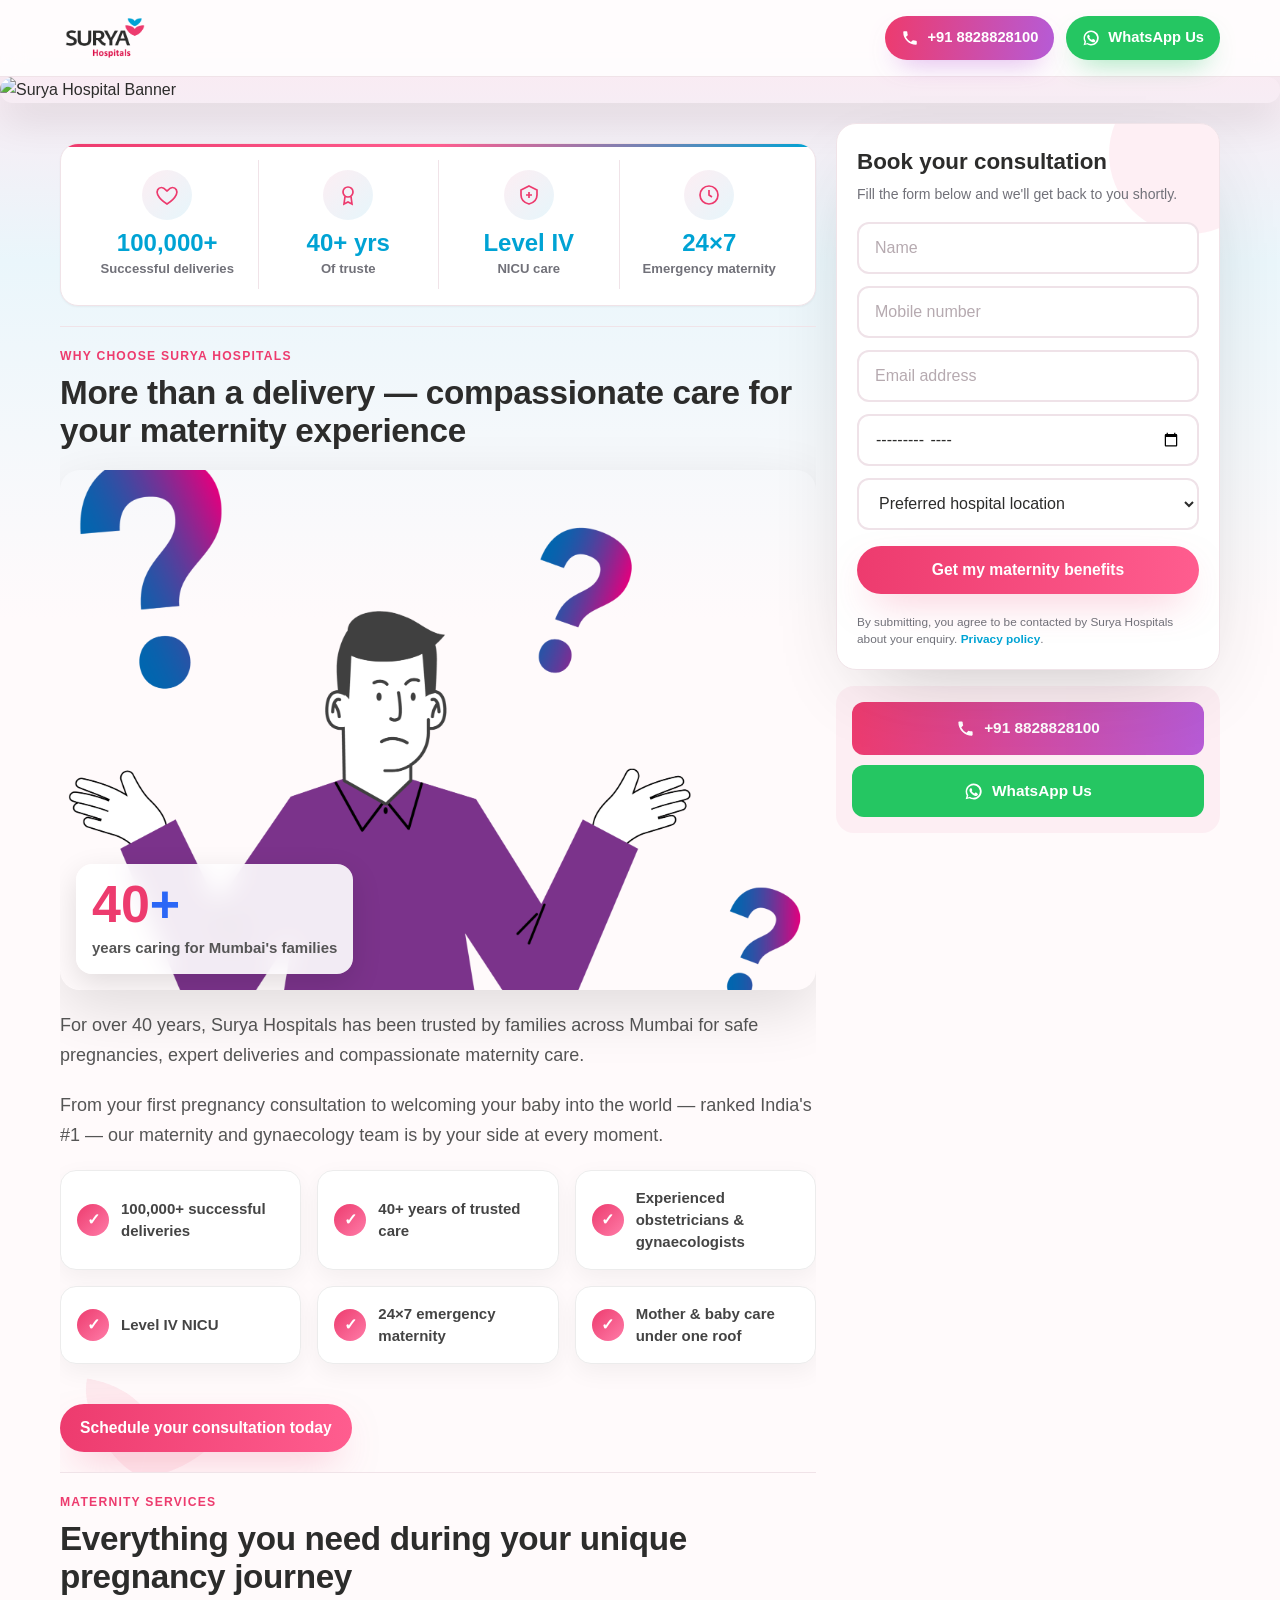
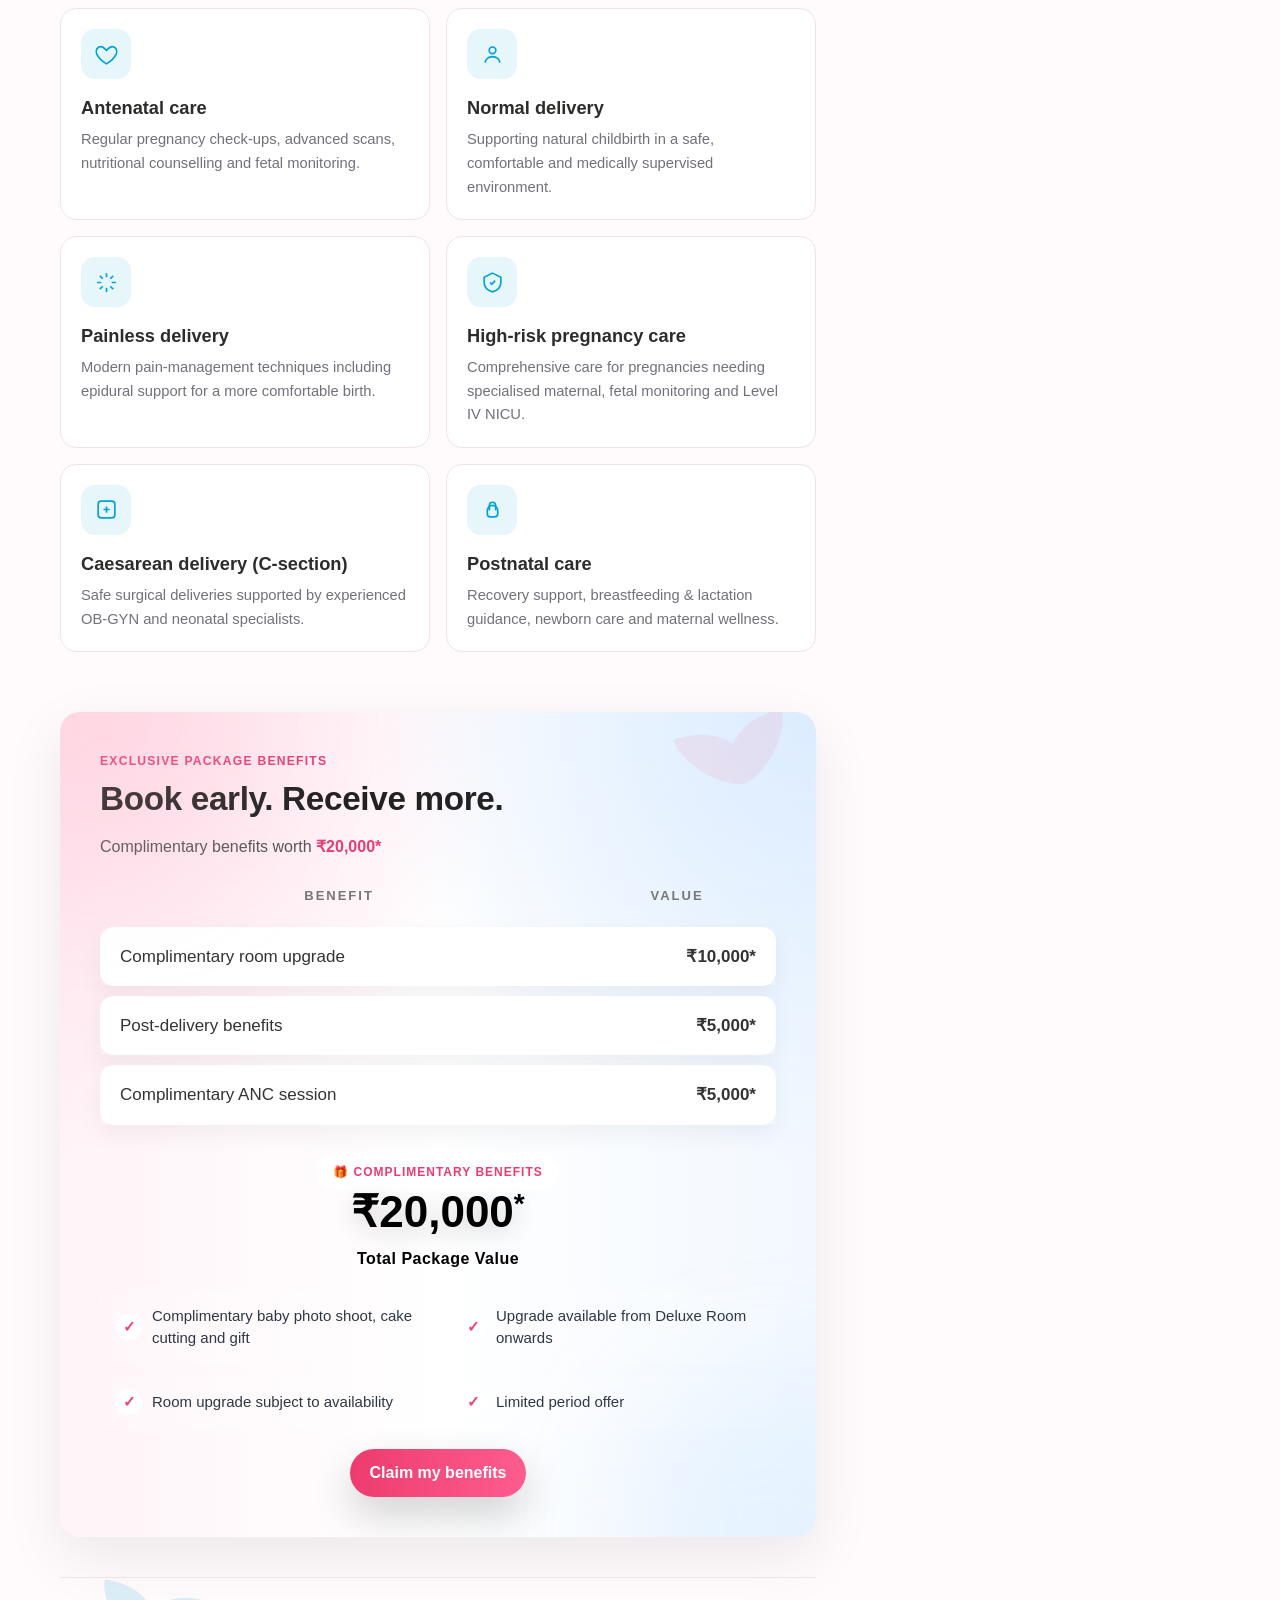
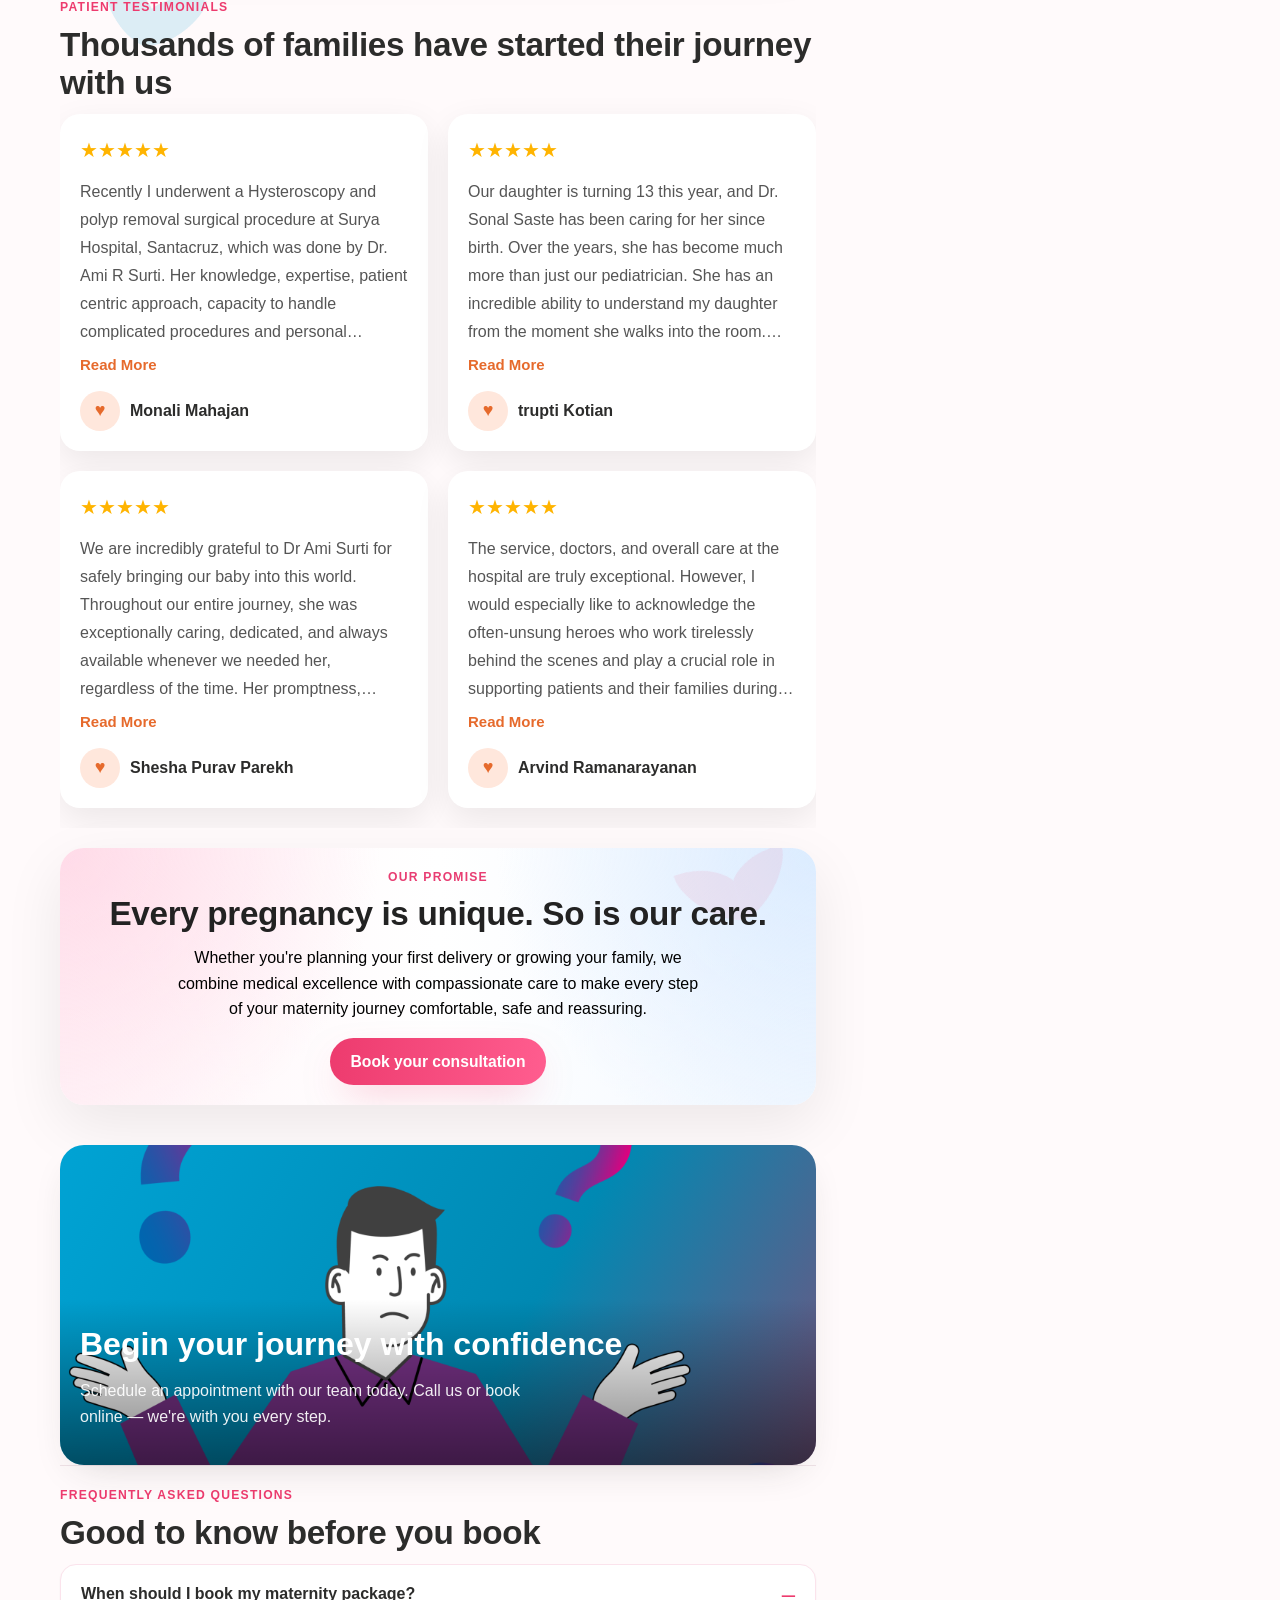
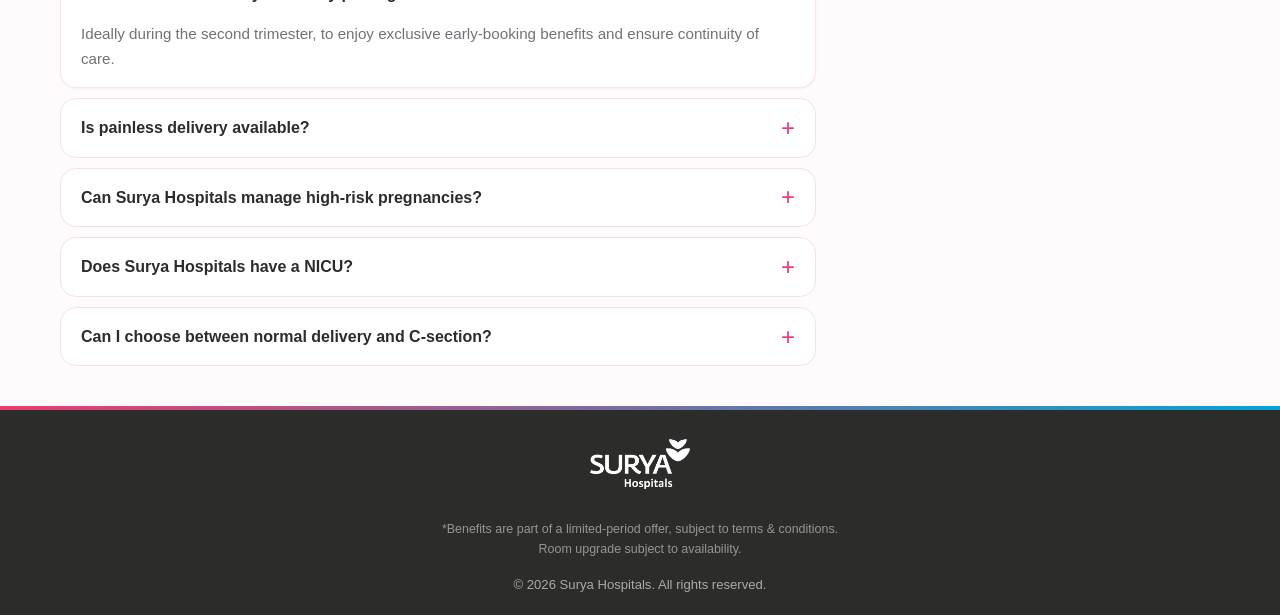
==== index.html @ abe0f7a6 "first deploy" ====
<!DOCTYPE html>
<html lang="en">

<head>
    <meta charset="UTF-8" />
    <meta name="viewport" content="width=device-width, initial-scale=1.0" />
    <title>Surya Hospitals — Maternity Care You Can Trust</title>
    <meta name="description"
        content="Book your maternity package at Surya Hospitals and enjoy exclusive early-booking benefits worth up to ₹20,000. Expert deliveries, Level IV NICU and compassionate care across Mumbai." />

    <link rel="preconnect" href="https://fonts.googleapis.com" />
    <link rel="preconnect" href="https://fonts.gstatic.com" crossorigin />
    <link
        href="https://fonts.googleapis.com/css2?family=Fraunces:opsz,wght@9..144,400;9..144,500;9..144,600;9..144,700&family=Plus+Jakarta+Sans:wght@400;500;600;700;800&display=swap"
        rel="stylesheet" />
    <link rel="stylesheet" href="css/styles.css" />
</head>

<body>



    <!-- ============ HEADER ============ -->
    <header class="site-header" id="top">
        <div class="container site-header__inner">
            <a href="#top" class="brand" aria-label="Surya Hospitals home">
                <img src="assets/Surya-Logo-Color.png" alt="Surya Hospitals" class="brand__logo"
                    onerror="this.style.display='none';this.nextElementSibling.style.display='flex';" />
                <span class="brand__fallback" aria-hidden="true">SURYA<small>HOSPITALS</small></span>
            </a>

            <div class="site-header__actions">
                <a href="tel:+918828828100" class="hbtn hbtn--call">
                    <svg viewBox="0 0 24 24" fill="currentColor" aria-hidden="true">
                        <path
                            d="M6.6 10.8a15.6 15.6 0 006.6 6.6l2.2-2.2c.3-.3.7-.4 1-.2 1.1.4 2.3.6 3.6.6.6 0 1 .4 1 1V20c0 .6-.4 1-1 1A17 17 0 013 4c0-.6.4-1 1-1h3.4c.6 0 1 .4 1 1 0 1.3.2 2.5.6 3.6.1.4 0 .8-.3 1l-2.1 2.2z" />
                    </svg>
                    <span>+91 8828828100</span>
                </a>
                <a href="https://wa.me/918828828100?text=Hi,%20I%20would%20like%20more%20information%20about%20your%20maternity%20packages"
                    target="_blank" rel="noopener" class="hbtn hbtn--wa">
                    <svg viewBox="0 0 24 24" fill="currentColor" aria-hidden="true">
                        <path
                            d="M12 2a10 10 0 00-8.6 15l-1.3 4.7 4.8-1.3A10 10 0 1012 2zm0 18a8 8 0 01-4.1-1.1l-.3-.2-2.9.8.8-2.8-.2-.3A8 8 0 1112 20zm4.6-6c-.3-.1-1.5-.7-1.7-.8-.2-.1-.4-.1-.6.1-.2.3-.6.8-.8 1-.1.1-.3.2-.5.1a6.5 6.5 0 01-3.2-2.8c-.2-.4.2-.4.6-1.2.1-.1 0-.3 0-.4l-.8-1.8c-.2-.5-.4-.4-.6-.4h-.5c-.2 0-.4.1-.7.3a3 3 0 00-.9 2.2c0 1.3 1 2.6 1.1 2.7.1.2 1.9 2.9 4.6 4 1.7.7 2.3.8 3.1.7.5-.1 1.5-.6 1.7-1.2.2-.6.2-1.1.1-1.2 0-.1-.2-.2-.4-.3z" />
                    </svg>
                    <span>WhatsApp Us</span>
                </a>
            </div>
        </div>
    </header>
    <section class="banner">
        <img src="assets/Surya Logo-04.png" class="bg-item bg-item-1" alt="" aria-hidden="true">
        <img src="https://suryahospitals.com/campaign/mothers-day/images/2025/01/slider.jpg"
            alt="Surya Hospital Banner">
    </section>
    <!-- ============ LAYOUT: content left, sticky form right ============ -->
    <div class="container layout">



        <!-- BOOKING FORM (pinned right on desktop, under hero on mobile) -->
        <aside class="layout__aside">

            <div class="sticky-wrap">
                <div class="form-card" id="lead-form">
                    <div class="form-card__head">
                        <h2 class="form-card__title">Book your consultation</h2>
                        <p class="form-card__sub">Fill the form below and we'll get back to you shortly.</p>
                    </div>

                    <!-- Wired to the existing backend, matching the live site -->
                    <form id="leadForm" class="lead-form" method="post" action="process.php">
                        <div class="field">
                            <input type="text" name="name" placeholder="Name" autocomplete="name" required />
                        </div>
                        <div class="field">
                            <input type="tel" name="phone" placeholder="Mobile number" inputmode="numeric"
                                autocomplete="tel" pattern="[0-9+\s-]{10,15}" required />
                        </div>
                        <div class="field">
                            <input type="email" name="email" placeholder="Email address" autocomplete="email"
                                required />
                        </div>
                        <div class="field">
                            <input type="month" name="edd" aria-label="Expected delivery month" required />
                        </div>
                        <div class="field">
                            <select name="location" required>
                                <option value="" disabled selected>Preferred hospital location</option>
                                <option>Santacruz</option>
                                <option>Chembur</option>
                            </select>
                        </div>
                        <button type="submit" name="en" class="btn btn--primary btn--block">Get my maternity
                            benefits</button>
                        <p class="form-card__consent">
                            By submitting, you agree to be contacted by Surya Hospitals about your enquiry.
                            <a href="#" class="link">Privacy policy</a>.
                        </p>
                    </form>
                </div>

                <div class="contact-stack">
                    <a href="tel:+918828828100" class="contact-btn contact-btn--call">
                        <svg viewBox="0 0 24 24" fill="currentColor" aria-hidden="true">
                            <path
                                d="M6.6 10.8a15.6 15.6 0 006.6 6.6l2.2-2.2c.3-.3.7-.4 1-.2 1.1.4 2.3.6 3.6.6.6 0 1 .4 1 1V20c0 .6-.4 1-1 1A17 17 0 013 4c0-.6.4-1 1-1h3.4c.6 0 1 .4 1 1 0 1.3.2 2.5.6 3.6.1.4 0 .8-.3 1l-2.1 2.2z" />
                        </svg>
                        +91 8828828100
                    </a>
                    <a href="https://wa.me/918828828100?text=Hi,%20I%20would%20like%20more%20information%20about%20your%20maternity%20packages"
                        target="_blank" rel="noopener" class="contact-btn contact-btn--wa">
                        <svg viewBox="0 0 24 24" fill="currentColor" aria-hidden="true">
                            <path
                                d="M12 2a10 10 0 00-8.6 15l-1.3 4.7 4.8-1.3A10 10 0 1012 2zm0 18a8 8 0 01-4.1-1.1l-.3-.2-2.9.8.8-2.8-.2-.3A8 8 0 1112 20zm4.6-6c-.3-.1-1.5-.7-1.7-.8-.2-.1-.4-.1-.6.1-.2.3-.6.8-.8 1-.1.1-.3.2-.5.1a6.5 6.5 0 01-3.2-2.8c-.2-.4.2-.4.6-1.2.1-.1 0-.3 0-.4l-.8-1.8c-.2-.5-.4-.4-.6-.4h-.5c-.2 0-.4.1-.7.3a3 3 0 00-.9 2.2c0 1.3 1 2.6 1.1 2.7.1.2 1.9 2.9 4.6 4 1.7.7 2.3.8 3.1.7.5-.1 1.5-.6 1.7-1.2.2-.6.2-1.1.1-1.2 0-.1-.2-.2-.4-.3z" />
                        </svg>
                        WhatsApp Us
                    </a>
                </div>
            </div>
        </aside>

        <!-- TRUST STATS -->
        <section class="stats" aria-label="Why families trust Surya Hospitals">
            <div class="stat">
                <span class="stat__icon"><svg viewBox="0 0 24 24" fill="none" stroke="currentColor" stroke-width="1.7">
                        <path
                            d="M12 21s-7-4.35-9.33-9.4C1.1 8.1 3 4.5 6.5 4.5 8.7 4.5 10 6 12 8c2-2 3.3-3.5 5.5-3.5 3.5 0 5.4 3.6 3.83 7.1C19 16.65 12 21 12 21z" />
                    </svg></span>
                <span class="stat__content"><span class="stat__num">100,000+</span><span class="stat__lbl">Successful
                        deliveries</span></span>
            </div>
            <div class="stat">
                <span class="stat__icon"><svg viewBox="0 0 24 24" fill="none" stroke="currentColor" stroke-width="1.7">
                        <circle cx="12" cy="9" r="5" />
                        <path d="M9 13.5 8 21l4-2 4 2-1-7.5" />
                    </svg></span>
                <span class="stat__content"><span class="stat__num">40+ yrs</span><span class="stat__lbl">Of
                        truste</span></span>
            </div>
            <div class="stat">
                <span class="stat__icon"><svg viewBox="0 0 24 24" fill="none" stroke="currentColor" stroke-width="1.7">
                        <path d="M12 3l8 4v5c0 4.4-3.4 7.7-8 9-4.6-1.3-8-4.6-8-9V7l8-4z" />
                        <path d="M12 9v6M9 12h6" />
                    </svg></span>
                <span class="stat__content"><span class="stat__num">Level IV</span><span class="stat__lbl">NICU
                        care</span></span>
            </div>
            <div class="stat">
                <span class="stat__icon"><svg viewBox="0 0 24 24" fill="none" stroke="currentColor" stroke-width="1.7">
                        <circle cx="12" cy="12" r="9" />
                        <path d="M12 7v5l3 2" />
                    </svg></span>
                <span class="stat__content"><span class="stat__num">24×7</span><span class="stat__lbl">Emergency
                        maternity</span></span>
            </div>
        </section>

        <!-- WHY -->
        <section class="block bg-host" id="why">
            <img src="assets/Surya Logo-05.png" class="bg-item bg-item-2" alt="" aria-hidden="true">

            <p class="eyebrow">Why choose Surya Hospitals</p>
            <h2 class="section-title">More than a delivery — compassionate care for your maternity experience</h2>

            <div class="why-grid">
                <div class="why-media">
                    <img src="assets/why-care.webp" alt="A mother holding her newborn at Surya Hospitals"
                        onerror="if(!this.dataset.fb){this.dataset.fb=1;this.src='https://picsum.photos/seed/suryawhy/800/1000';}else{this.remove();}" />
                    <div class="why-media__badge">
                        <span class="why-media__big">40<span>+</span></span>
                        <span class="why-media__cap">years caring for Mumbai's families</span>
                    </div>
                </div>
                <div class="why-copy">
                    <p class="prose">For over 40 years, Surya Hospitals has been trusted by families across Mumbai for
                        safe pregnancies, expert deliveries and compassionate maternity care.</p>
                    <p class="prose">From your first pregnancy consultation to welcoming your baby into the world —
                        ranked India's #1 — our maternity and gynaecology team is by your side at every moment.</p>
                    <ul class="checklist" role="list">
                        <li>100,000+ successful deliveries</li>
                        <li>40+ years of trusted care</li>
                        <li>Experienced obstetricians &amp; gynaecologists</li>
                        <li>Level IV NICU</li>
                        <li>24×7 emergency maternity</li>
                        <li>Mother &amp; baby care under one roof</li>
                    </ul>
                </div>
            </div>
            <a href="#lead-form" class="btn btn--primary js-scroll">Schedule your consultation today</a>
        </section>

        <!-- SERVICES -->
        <section class="block" id="services">
            <p class="eyebrow">Maternity services</p>
            <h2 class="section-title">Everything you need during your unique pregnancy journey</h2>

            <div class="services-grid">
                <article class="service-card">
                    <span class="service-card__icon"><svg viewBox="0 0 24 24" fill="none" stroke="currentColor"
                            stroke-width="1.6">
                            <path
                                d="M12 21s-7-4.35-9.33-9.4C1.1 8.1 3 4.5 6.5 4.5 8.7 4.5 10 6 12 8c2-2 3.3-3.5 5.5-3.5 3.5 0 5.4 3.6 3.83 7.1C19 16.65 12 21 12 21z" />
                        </svg></span>
                    <h3>Antenatal care</h3>
                    <p>Regular pregnancy check-ups, advanced scans, nutritional counselling and fetal monitoring.</p>
                </article>
                <article class="service-card">
                    <span class="service-card__icon"><svg viewBox="0 0 24 24" fill="none" stroke="currentColor"
                            stroke-width="1.6">
                            <circle cx="12" cy="8" r="3.2" />
                            <path d="M5 20c0-3.6 3.1-6 7-6s7 2.4 7 6" />
                        </svg></span>
                    <h3>Normal delivery</h3>
                    <p>Supporting natural childbirth in a safe, comfortable and medically supervised environment.</p>
                </article>
                <article class="service-card">
                    <span class="service-card__icon"><svg viewBox="0 0 24 24" fill="none" stroke="currentColor"
                            stroke-width="1.6">
                            <path
                                d="M12 3v4M12 17v4M3 12h4M17 12h4M5.6 5.6l2.8 2.8M15.6 15.6l2.8 2.8M18.4 5.6l-2.8 2.8M8.4 15.6l-2.8 2.8" />
                        </svg></span>
                    <h3>Painless delivery</h3>
                    <p>Modern pain-management techniques including epidural support for a more comfortable birth.</p>
                </article>
                <article class="service-card">
                    <span class="service-card__icon"><svg viewBox="0 0 24 24" fill="none" stroke="currentColor"
                            stroke-width="1.6">
                            <path d="M12 3l8 4v5c0 4.4-3.4 7.7-8 9-4.6-1.3-8-4.6-8-9V7l8-4z" />
                            <path d="M9.5 12l1.8 1.8 3.2-3.6" />
                        </svg></span>
                    <h3>High-risk pregnancy care</h3>
                    <p>Comprehensive care for pregnancies needing specialised maternal, fetal monitoring and Level IV
                        NICU.</p>
                </article>
                <article class="service-card">
                    <span class="service-card__icon"><svg viewBox="0 0 24 24" fill="none" stroke="currentColor"
                            stroke-width="1.6">
                            <rect x="4" y="4" width="16" height="16" rx="3" />
                            <path d="M9 12h6M12 9v6" />
                        </svg></span>
                    <h3>Caesarean delivery (C-section)</h3>
                    <p>Safe surgical deliveries supported by experienced OB-GYN and neonatal specialists.</p>
                </article>
                <article class="service-card">
                    <span class="service-card__icon"><svg viewBox="0 0 24 24" fill="none" stroke="currentColor"
                            stroke-width="1.6">
                            <path d="M7 13a5 5 0 0110 0v3a3 3 0 01-3 3h-4a3 3 0 01-3-3v-3z" />
                            <path d="M9 13V8a3 3 0 016 0v5" />
                        </svg></span>
                    <h3>Postnatal care</h3>
                    <p>Recovery support, breastfeeding &amp; lactation guidance, newborn care and maternal wellness.</p>
                </article>
            </div>
        </section>

        <!-- BENEFITS -->
        <section class="benefits" id="benefits">
            <img src="assets/Surya Logo-05.png" class="bg-item bg-item-3" alt="" aria-hidden="true">
            <p class="eyebrow eyebrow--light">Exclusive package benefits</p>
            <h2 class="section-title section-title--light">Book early. Receive more.</h2>
            <p class="benefits__worth">Complimentary benefits worth <strong>₹20,000*</strong></p>

            <table class="benefits__table">
                <thead>
                    <tr>
                        <th>Benefit</th>
                        <th>Value</th>
                    </tr>
                </thead>
                <tbody>
                    <tr>
                        <td>Complimentary room upgrade</td>
                        <td class="benefits__val">₹10,000*</td>
                    </tr>
                    <tr>
                        <td>Post-delivery benefits</td>
                        <td class="benefits__val">₹5,000*</td>
                    </tr>
                    <tr>
                        <td>Complimentary ANC session</td>
                        <td class="benefits__val">₹5,000*</td>
                    </tr>
                </tbody>
                <tfoot>
                    <tr>
                        <td>Total value</td>
                        <td class="benefits__val benefits__val--total">₹20,000*</td>
                    </tr>
                </tfoot>
            </table>
            <div class="benefits-total">
                <span class="offer-tag">🎁 Complimentary Benefits</span>

                <h2>₹20,000<span>*</span></h2>

                <p style="color:black">Total Package Value</p>
            </div>

            <ul class="benefits__fine" role="list">
                <li>Complimentary baby photo shoot, cake cutting and gift</li>
                <li>Upgrade available from Deluxe Room onwards</li>
                <li>Room upgrade subject to availability</li>
                <li>Limited period offer</li>
            </ul>
            <a href="#lead-form" class="btn btn--primary js-scroll"
                style="display:block;width:fit-content;margin:0px auto;">
                Claim my benefits
            </a>

        </section>

        <!-- TESTIMONIALS -->
        <section class="block bg-host bg-host--dark" id="testimonials">
            <!-- decorative watermark #4 — slightly darker -->
            <img src="assets/Surya Logo-04.png" class="bg-item bg-item-4" alt="" aria-hidden="true">

            <p class="eyebrow">Patient testimonials</p>
            <h2 class="section-title">
                Thousands of families have started their journey with us
            </h2>

            <div class="tcards">

                <!-- Card 1 -->
                <article class="tcard">
                    <div class="tcard__stars">★★★★★</div>

                    <blockquote class="testimonial-text">
                        Recently I underwent a Hysteroscopy and polyp removal surgical procedure at Surya
                        Hospital, Santacruz, which was done by Dr. Ami R Surti. Her knowledge, expertise,
                        patient centric approach, capacity to handle complicated procedures and personal
                        attention to detail is highly commendable. Also her post surgery care and personal
                        follow up with assurance was a key to my quick recovery.

                        Also all the facilities at Surya Hospital including the para medics was of excellent
                        quality and service. Thanks Dr. Surti Mam and Surya Hospital.
                    </blockquote>

                    <button class="read-more-btn">Read More</button>

                    <figcaption>
                        <span class="tcard__avatar">♥</span>
                        Monali Mahajan
                    </figcaption>
                </article>

                <!-- Card 2 -->
                <article class="tcard">
                    <div class="tcard__stars">★★★★★</div>

                    <blockquote class="testimonial-text">
                        Our daughter is turning 13 this year, and Dr. Sonal Saste has been caring for her since birth.
                        Over the years, she has become much more than just our pediatrician. She has an incredible
                        ability to understand my daughter from the moment she walks into the room.

                        Her diagnostic acumen and clinical judgment are outstanding, but what truly sets her apart is
                        the comfort and confidence she gives parents. No matter how anxious or overwhelmed we feel, we
                        always leave her clinic reassured and hopeful.

                        Thank you, Dr. Saste, for treating our daughter with such kindness, patience, and genuine
                        affection. Knowing she is in your care gives us immense peace of mind. We are deeply grateful
                        for everything you do.

                        You are, and always will be, our favorite doctor. ❤️
                    </blockquote>
                    <button class="read-more-btn">Read More</button>
                    <figcaption>
                        <span class="tcard__avatar">♥</span>
                        trupti Kotian
                    </figcaption>
                </article>

                <!-- Card 3 -->
                <article class="tcard">
                    <div class="tcard__stars">★★★★★</div>

                    <blockquote class="testimonial-text">
                        We are incredibly grateful to Dr Ami Surti for safely bringing our baby into this
                        world.

                        Throughout our entire journey, she was exceptionally caring, dedicated, and always
                        available whenever we needed her, regardless of the time. Her promptness, humility,
                        and sense of responsibility gave us immense confidence and comfort.

                        She is not only an outstanding gynaecologist but also a genuinely compassionate
                        human being who supports her patients every step of the way. Her expertise in the
                        operation theatre and her calm, reassuring approach made one of the most important
                        moments of our lives feel safe and positive.

                        We would also like to sincerely appreciate Surya Hospital for its excellent
                        facilities, outstanding hygiene standards, and warm hospitality. The nursing staff,
                        support teams, and overall hospital management were courteous, attentive, and highly
                        professional. The comfortable environment and quality of care made our stay
                        extremely pleasant and stress-free during such an important phase of our lives.

                        Thank you to Dr Ami Surti and the entire team at Surya Hospital for making our
                        journey to parenthood so special. We wholeheartedly recommend them to anyone
                        seeking exceptional maternity care.
                    </blockquote>

                    <button class="read-more-btn">Read More</button>

                    <figcaption>
                        <span class="tcard__avatar">♥</span>
                        Shesha Purav Parekh
                    </figcaption>
                </article>


                <article class="tcard">
                    <div class="tcard__stars">★★★★★</div>

                    <blockquote class="testimonial-text">
                        The service, doctors, and overall care at the hospital are truly exceptional. However, I would
                        especially like to acknowledge the often-unsung heroes who work tirelessly behind the scenes and
                        play a crucial role in supporting patients and their families during challenging times — the TPA
                        & Billing team.

                        I would like to extend my sincere appreciation to Kalpita Ma'am for her outstanding support and
                        kindness. Despite her working hours having ended, she took the time to understand my situation
                        and the long distance I had traveled. She went above and beyond her responsibilities by
                        accepting and processing my pre-approval claim form, ensuring that there was no delay in the
                        process.

                        Her professionalism, empathy, and willingness to help made a significant difference during a
                        stressful time. Employees like Kalpita Ma'am are a true asset to any healthcare institution and
                        exemplify what patient-centric service should look like.

                        Thank you, Kalpita Ma'am, for your dedication and commitment. Please continue the excellent
                        work—you have my deepest gratitude and respect.
                    </blockquote>

                    <button class="read-more-btn">Read More</button>

                    <figcaption>
                        <span class="tcard__avatar">♥</span>
                        Arvind Ramanarayanan
                    </figcaption>
                </article>
            </div>
        </section>

        <!-- PROMISE -->
        <section class="promise">
            <!-- decorative watermark #3 -->
            <img src="assets/Surya Logo-05.png" class="bg-item bg-item-3" alt="" aria-hidden="true">

            <p class="eyebrow eyebrow--light">Our promise</p>
            <h2 class="section-title section-title--light">Every pregnancy is unique. So is our care.</h2>
            <p class="promise__text">
                Whether you're planning your first delivery or growing your family, we combine medical
                excellence with compassionate care to make every step of your maternity journey
                comfortable, safe and reassuring.
            </p>
            <a href="#lead-form" class="btn btn--primary js-scroll"
                style="display:block;width:fit-content;margin:0px auto;"">Book your consultation</a>
                
        </section>

        <!-- JOURNEY IMAGE BAND -->
        <section class=" journey">
                <img src="assets/why-care.webp" alt="Surya Hospitals maternity facility"
                    onerror="if(!this.dataset.fb){this.dataset.fb=1;this.src='https://picsum.photos/seed/suryajourney/1200/520';}else{this.remove();}" />
                <div class="journey__overlay">
                    <h2>Begin your journey with confidence</h2>
                    <p>Schedule an appointment with our team today. Call us or book online — we're with you every step.
                    </p>

                </div>
        </section>

        <!-- FAQ -->
        <section class="block" id="faq">
            <p class="eyebrow">Frequently asked questions</p>
            <h2 class="section-title">Good to know before you book</h2>

            <div class="faq-list">
                <details class="faq-item" open>
                    <summary>When should I book my maternity package?</summary>
                    <div class="faq-answer">
                        <p>Ideally during the second trimester, to enjoy exclusive early-booking benefits and ensure
                            continuity of care.</p>
                    </div>
                </details>
                <details class="faq-item">
                    <summary>Is painless delivery available?</summary>
                    <div class="faq-answer">
                        <p>Yes. Our obstetricians offer epidural-assisted painless delivery based on your medical
                            condition.</p>
                    </div>
                </details>
                <details class="faq-item">
                    <summary>Can Surya Hospitals manage high-risk pregnancies?</summary>
                    <div class="faq-answer">
                        <p>Yes. Our experienced specialists provide comprehensive care for both routine and high-risk
                            pregnancies, including 24×7 Level IV NICU support.</p>
                    </div>
                </details>
                <details class="faq-item">
                    <summary>Does Surya Hospitals have a NICU?</summary>
                    <div class="faq-answer">
                        <p>Yes. We have a Level IV NICU with experienced neonatologists available 24×7.</p>
                    </div>
                </details>
                <details class="faq-item">
                    <summary>Can I choose between normal delivery and C-section?</summary>
                    <div class="faq-answer">
                        <p>Your doctor will guide you based on your health and your baby's condition, ensuring the
                            safest delivery option.</p>
                    </div>
                </details>
            </div>
        </section>

    </div>

    <!-- ============ FOOTER ============ -->
    <footer class="footer">
        <div class="container footer__inner">
            <a href="#top" class="footer__logo-link" aria-label="Surya Hospitals home">
                <img src="assets/Surya Logo-02.png" alt="Surya Hospitals" class="footer__logo"
                    onerror="this.style.display='none';this.nextElementSibling.style.display='flex';" />
                <span class="brand__fallback brand__fallback--footer"
                    aria-hidden="true">SURYA<small>HOSPITALS</small></span>
            </a>
            <p class="footer__disclaimer">
                *Benefits are part of a limited-period offer, subject to terms &amp; conditions. Room upgrade subject to
                availability.
            </p>
            <p class="footer__copy">© <span id="year"></span> Surya Hospitals. All rights reserved.</p>
        </div>
    </footer>

    <!-- ============ MOBILE BOTTOM BAR ============ -->
    <nav class="mobilebar" aria-label="Quick actions">
        <a href="#lead-form" class="mobilebar__btn mobilebar__btn--enq js-scroll">
            <svg viewBox="0 0 24 24" fill="currentColor" aria-hidden="true">
                <path d="M4 4h16v12H7l-3 3z" />
            </svg>
            <span>Enquire</span>
        </a>
        <a href="https://wa.me/918828828100?text=Hi,%20I%20would%20like%20more%20information%20about%20your%20maternity%20packages"
            target="_blank" rel="noopener" class="mobilebar__btn mobilebar__btn--wa">
            <svg viewBox="0 0 24 24" fill="currentColor" aria-hidden="true">
                <path
                    d="M12 2a10 10 0 00-8.6 15l-1.3 4.7 4.8-1.3A10 10 0 1012 2zm4.6 12c-.3-.1-1.5-.7-1.7-.8-.2-.1-.4-.1-.6.1-.2.3-.6.8-.8 1-.1.1-.3.2-.5.1a6.5 6.5 0 01-3.2-2.8c-.2-.4.2-.4.6-1.2.1-.1 0-.3 0-.4l-.8-1.8c-.2-.5-.4-.4-.6-.4h-.5c-.2 0-.4.1-.7.3a3 3 0 00-.9 2.2c0 1.3 1 2.6 1.1 2.7.1.2 1.9 2.9 4.6 4 1.7.7 2.3.8 3.1.7.5-.1 1.5-.6 1.7-1.2.2-.6.2-1.1.1-1.2z" />
            </svg>
            <span>WhatsApp</span>
        </a>
        <a href="tel:+918828828100" class="mobilebar__btn mobilebar__btn--call">
            <svg viewBox="0 0 24 24" fill="currentColor" aria-hidden="true">
                <path
                    d="M6.6 10.8a15.6 15.6 0 006.6 6.6l2.2-2.2c.3-.3.7-.4 1-.2 1.1.4 2.3.6 3.6.6.6 0 1 .4 1 1V20c0 .6-.4 1-1 1A17 17 0 013 4c0-.6.4-1 1-1h3.4c.6 0 1 .4 1 1 0 1.3.2 2.5.6 3.6.1.4 0 .8-.3 1l-2.1 2.2z" />
            </svg>
            <span>Call</span>
        </a>
    </nav>

    <script src="js/script.js"></script>
</body>

</html>
---- css/styles.css ----
/* ============================================================
   SURYA HOSPITALS — Maternity landing page
   Layout: content left · sticky booking form right
   Brand: Pink #ed3b6e · Blue #00a3d4 · Grey #2c2c2b
   Font: Lato (Regular, 400)
   Spacing: capped at 20px max per section
   ============================================================ */

/* Make sure Lato is loaded via <link> or @font-face in your HTML head:
   <link rel="preconnect" href="https://fonts.googleapis.com">
   <link href="https://fonts.googleapis.com/css2?family=Lato:wght@400;700&display=swap" rel="stylesheet">
*/

:root {
    --pink: #ed3b6e;
    --pink-2: #ff5d8f;
    --pink-dark: #c92d59;
    --pink-soft: #fdeef3;
    --pink-tint: #fbe3ec;
    --blue: #00a3d4;
    --blue-dark: #0089b3;
    --blue-soft: #e6f6fb;
    --green: #25c662;
    --green-dark: #1faa53;
    --ink: #2c2c2b;
    --ink-soft: #46464a;
    --muted: #717179;
    --bg: #fffafb;
    --white: #fff;
    --line: #f0e3e8;
    --line-strong: #e6d3da;

    --radius: 16px;
    --radius-sm: 10px;
    --radius-lg: 24px;
    --shadow-sm: 0 1px 2px rgba(44, 44, 43, .05);
    --shadow: 0 14px 40px -18px rgba(44, 44, 43, .22);
    --shadow-lg: 0 30px 80px -34px rgba(44, 44, 43, .3);
    --shadow-pink: 0 16px 40px -16px rgba(237, 59, 110, .5);
    --container: 1200px;
    --header-h: 76px;
    --font-display: 'Lato', sans-serif;
    --font-body: 'Lato', sans-serif;
    --space-max: 20px;
}

/* ==========================================
   DECORATIVE BACKGROUND WATERMARKS
   Low-opacity logo marks scattered across
   different sections for subtle texture.
========================================== */


.bg-item {
    position: absolute;
    pointer-events: none;
    user-select: none;
    z-index: 0;
    opacity: .09;
    /* filter: grayscale(1); */
    max-width: none;
}

/* sections that host a watermark need a positioning
   context + clipped overflow so the mark doesn't
   spill into neighbouring sections */
.banner,
.bg-host,
.promise {
    position: relative;
    overflow: hidden;
}

/* make sure real content stacks above the watermark */
.bg-host>*:not(.bg-item),
.promise>*:not(.bg-item) {
    position: relative;
    z-index: 1;
}

/* #1 — top of page, behind hero banner */
.bg-item-1 {
    width: 260px;
    top: -40px;
    right: -50px;
    transform: rotate(-10deg);
}

/* #2 — mid page, behind "Why choose Surya" */
.bg-item-2 {
    width: 320px;
    bottom: -60px;
    left: -70px;
    transform: rotate(14deg);
}

/* #3 — lower page, behind Promise band */
.bg-item-3 {
    width: 240px;
    top: -30px;
    right: -40px;
    transform: rotate(-16deg);
}

/* #4 — testimonials, a little darker/more visible than the others */
.bg-item-4 {
    width: 300px;
    top: -50px;
    left: -60px;
    transform: rotate(12deg);
    opacity: .15;
    /* darker than the default .06 */
}

@media (max-width: 576px) {
    .bg-item-4 {
        width: 180px;
    }
}

@media (max-width: 576px) {
    .bg-item-1 {
        width: 160px;
    }

    .bg-item-2 {
        width: 200px;
    }

    .bg-item-3 {
        width: 150px;
    }
}

* {
    box-sizing: border-box;
}

html {
    scroll-behavior: smooth;
}

body {
    margin: 0;
    position: relative;
    font-family: var(--font-body);
    font-weight: 400;
    color: var(--ink);
    background: var(--bg);
    line-height: 1.6;
    -webkit-font-smoothing: antialiased;
}

body::before {
    content: "";
    position: absolute;
    top: 0;
    left: 0;
    right: 0;
    height: 620px;
    z-index: -1;
    background: linear-gradient(180deg, #ffe7f0 0%, #eaf6fb 42%, var(--bg) 100%);
}

img {
    max-width: 100%;
    display: block;
}

a {
    color: inherit;
    text-decoration: none;
}

ul {
    margin: 0;
    padding: 0;
}

.container {
    width: 100%;
    max-width: var(--container);
    margin-inline: auto;
    padding-inline: 20px;
}

/* ---------- shared type ---------- */
.eyebrow {
    font-size: .76rem;
    font-weight: 700;
    letter-spacing: .1em;
    text-transform: uppercase;
    color: var(--pink);
    margin: 0 0 8px;
}

.eyebrow--light {
    color: #e83d72;
}

.section-title {
    font-family: var(--font-display);
    font-weight: 700;
    font-size: clamp(1.6rem, 2.6vw, 2.2rem);
    line-height: 1.14;
    letter-spacing: -.01em;
    margin: 0 0 12px;
    color: var(--ink);
}

.section-title--light {
    color: #222;
}

.prose {
    color: var(--ink-soft);
    font-size: 1.02rem;
    margin: 0 0 12px;
}

.block-label {
    font-size: .74rem;
    font-weight: 700;
    letter-spacing: .1em;
    text-transform: uppercase;
    color: var(--muted);
    margin: 20px 0 8px;
}

.link {
    color: var(--blue);
    font-weight: 600;
}

.link:hover {
    color: var(--blue-dark);
}

/* ---------- buttons ---------- */
.btn {
    display: inline-flex;
    align-items: center;
    justify-content: center;
    gap: 8px;
    font-family: var(--font-body);
    font-weight: 700;
    font-size: .98rem;
    line-height: 1;
    padding: 16px 20px;
    border: 0;
    border-radius: 999px;
    cursor: pointer;
    background: var(--pink);
    color: #fff;
    transition: transform .18s ease, box-shadow .22s ease, background .22s ease;
}

.btn:active {
    transform: translateY(0);
}

.btn:focus-visible {
    outline: 3px solid var(--blue);
    outline-offset: 3px;
}

.btn--primary {
    background: linear-gradient(95deg, var(--pink), var(--pink-2));
    box-shadow: var(--shadow-pink);
}

.btn--primary:hover {
    transform: translateY(-3px);
    background: linear-gradient(95deg, var(--pink-dark), #ee4f82);
}

.btn--white {
    background: #fff;
    color: var(--pink);
    box-shadow: 0 16px 38px -16px rgba(0, 0, 0, .35);
    width: 100%;
}

.btn--white:hover {
    transform: translateY(-3px);
    color: var(--pink-dark);
}

.btn--lg {
    padding: 20px;
    font-size: 1.04rem;
}

.btn--block {
    width: 100%;
}

/* ============================================================
   HEADER
   ============================================================ */
.site-header {
    position: sticky;
    top: 0;
    z-index: 50;
    background: rgba(255, 255, 255, .85);
    backdrop-filter: blur(12px);
    border-bottom: 1px solid var(--line);
}

.site-header__inner {
    display: flex;
    align-items: center;
    justify-content: space-between;
    gap: 16px;
    height: var(--header-h);
}

.brand {
    display: inline-flex;
    align-items: center;
}

.brand__logo {
    height: 46px;
    width: auto;
}

.brand__fallback {
    display: none;
    flex-direction: column;
    font-family: var(--font-display);
    font-weight: 700;
    font-size: 1.45rem;
    letter-spacing: .04em;
    color: var(--pink);
    line-height: .95;
}

.brand__fallback small {
    font-family: var(--font-body);
    font-size: .58rem;
    letter-spacing: .3em;
    font-weight: 700;
    color: var(--blue);
}

.site-header__actions {
    display: flex;
    align-items: center;
    gap: 12px;
}

.hbtn {
    display: inline-flex;
    align-items: center;
    gap: 8px;
    font-weight: 700;
    font-size: .92rem;
    padding: 10px 16px;
    border-radius: 999px;
    color: #fff;
}

.hbtn svg {
    width: 18px;
    height: 18px;
}

.hbtn--call {
    background: linear-gradient(95deg, var(--pink), #b65bd6);
    box-shadow: 0 12px 28px -14px rgba(182, 91, 214, .7);
}

.hbtn--wa {
    background: var(--green);
    box-shadow: 0 12px 28px -14px rgba(37, 198, 98, .7);
}

.hbtn:hover {
    transform: translateY(-2px);
    transition: transform .18s ease;
}

/* ============================================================
   LAYOUT (content + sticky form)
   ============================================================ */
.layout {
    display: grid;
    grid-template-columns: minmax(0, 1fr) 384px;
    column-gap: 20px;
    row-gap: 0;
    padding-top: 20px;
    padding-bottom: 20px;
}

.layout>* {
    grid-column: 1;
    min-width: 0;
}

.layout__aside {
    grid-column: 2;
    grid-row: 1 / span 50;
}

.sticky-wrap {
    position: sticky;
    top: calc(var(--header-h) + 12px);
    display: grid;
    gap: 16px;
}

/* generic content block spacing */
.block {
    padding-block: 20px;
    border-top: 1px solid var(--line);
}

/* ============================================================
   HERO BLOCK (left column)
   ============================================================ */
.hero-block {
    padding-top: 8px;
    padding-bottom: 20px;
}

.hero-title {
    font-family: var(--font-display);
    font-weight: 700;
    font-size: clamp(2.1rem, 4.4vw, 3.2rem);
    line-height: 1.06;
    letter-spacing: -.02em;
    margin: 4px 0 16px;
    color: var(--ink);
}

.hero-title__accent {
    display: block;
    background: linear-gradient(90deg, var(--pink), var(--pink-2) 45%, var(--blue) 115%);
    -webkit-background-clip: text;
    background-clip: text;
    -webkit-text-fill-color: transparent;
    color: transparent;
}

.hero-lead {
    font-size: clamp(1rem, 1.3vw, 1.12rem);
    line-height: 1.7;
    color: var(--ink-soft);
    max-width: 58ch;
    margin: 0 0 8px;
}

.hero-lead strong {
    color: var(--pink);
}

.tick-list {
    list-style: none;
    display: grid;
    gap: 10px;
    margin: 0 0 20px;
}

.tick-list li {
    position: relative;
    padding-left: 20px;
    font-weight: 600;
    color: var(--ink-soft);
    font-size: .98rem;
}

.tick-list li::before {
    content: "";
    position: absolute;
    left: 0;
    top: -1px;
    width: 20px;
    height: 20px;
    border-radius: 50%;
    background: var(--blue-soft) url("data:image/svg+xml,%3Csvg xmlns='http://www.w3.org/2000/svg' viewBox='0 0 24 24' fill='none' stroke='%2300a3d4' stroke-width='3' stroke-linecap='round' stroke-linejoin='round'%3E%3Cpath d='M5 12l5 5 9-10'/%3E%3C/svg%3E") center / 13px no-repeat;
}

.tick-amt {
    font-family: var(--font-display);
    font-weight: 700;
    color: var(--pink);
    margin-right: 6px;
}

.hero-banner {
    position: relative;
    margin-top: 20px;
    aspect-ratio: 16 / 7;
    border-radius: 20px;
    overflow: hidden;
    box-shadow: var(--shadow);
    background: linear-gradient(120deg, var(--blue-soft), var(--pink-soft));
}

.hero-banner img {
    position: absolute;
    inset: 0;
    width: 100%;
    height: 100%;
    object-fit: cover;
    opacity: 0;
    transition: opacity .4s ease;
}

.hero-banner img.is-loaded {
    opacity: 1;
}

.hero-banner__illus {
    position: absolute;
    inset: 0;
    width: 100%;
    height: 100%;
}

/* ============================================================
   TRUST STATS
   ============================================================ */
.stats {
    display: grid;
    grid-template-columns: repeat(4, 1fr);
    align-items: center;
    margin: 20px 0;
    padding: 16px;
    background: #fff;
    border: 1px solid var(--line);
    border-radius: 18px;
    box-shadow: var(--shadow-sm);
    position: relative;
    overflow: hidden;
}

.stats::before {
    content: "";
    position: absolute;
    top: 0;
    left: 0;
    right: 0;
    height: 3px;
    background: linear-gradient(90deg, var(--pink), var(--pink-2), var(--blue));
}

.stat {
    display: flex;
    flex-direction: column;
    align-items: center;
    text-align: center;
    gap: 10px;
    padding: 10px 16px;
}

.stat:not(:first-child) {
    border-left: 1px solid var(--line);
}

.stat__icon {
    display: inline-flex;
    align-items: center;
    justify-content: center;
    width: 50px;
    height: 50px;
    border-radius: 50%;
    background: linear-gradient(135deg, var(--pink-soft), var(--blue-soft));
    color: var(--pink);
}

.stat__icon svg {
    width: 24px;
    height: 24px;
}

.stat__content {
    display: flex;
    flex-direction: column;
}

.stat__num {
    font-family: var(--font-display);
    font-weight: 700;
    font-size: 1.5rem;
    color: var(--blue);
    line-height: 1.1;
}

.stat__lbl {
    font-size: .82rem;
    color: var(--muted);
    font-weight: 600;
    margin-top: 2px;
}

@media (max-width: 760px) {
    .stats {
        grid-template-columns: repeat(2, 1fr);
        row-gap: 16px;
    }

    .stat {
        border-left: 0 !important;
    }

    .stat:nth-child(odd) {
        border-right: 1px solid var(--line);
    }
}

@media (max-width: 440px) {
    .stats {
        grid-template-columns: 1fr;
    }

    .stat {
        flex-direction: row;
        text-align: left;
        gap: 12px;
        padding: 12px 8px;
        border-right: 0 !important;
    }

    .stat:not(:first-child) {
        border-top: 1px solid var(--line);
    }

    .stat__content {
        align-items: flex-start;
    }
}

/* ============================================================
   WHY CHOOSE SURYA
   ============================================================ */
.why-grid {
    display: flex;
    flex-direction: column;
    gap: 20px;
    margin: 20px 0;
}

.why-media {
    position: relative;
    width: 100%;
    height: 520px;
    overflow: hidden;
    border-radius: 20px;
    box-shadow: 0 20px 60px rgba(0, 0, 0, .12);
}

.why-media img {
    width: 100%;
    height: 100%;
    object-fit: cover;
    transition: .6s ease;
}

.why-media:hover img {
    transform: scale(1.05);
}

.why-media__badge {
    position: absolute;
    left: 16px;
    bottom: 16px;
    background: rgba(255, 255, 255, .9);
    backdrop-filter: blur(12px);
    padding: 14px 16px;
    border-radius: 16px;
    box-shadow: 0 10px 30px rgba(0, 0, 0, .12);
}

.why-media__big {
    display: block;
    font-family: var(--font-display);
    font-size: 52px;
    font-weight: 700;
    color: #ed3b6e;
    line-height: 1;
}

.why-media__big span {
    color: #2b67f6;
}

.why-media__cap {
    display: block;
    margin-top: 6px;
    color: #555;
    font-size: 15px;
    font-weight: 600;
}

.why-copy {
    max-width: 100%;
}

.why-copy .prose {
    font-size: 18px;
    line-height: 30px;
    color: #555;
    margin-bottom: 20px;
}

.checklist {
    list-style: none;
    display: grid;
    grid-template-columns: repeat(3, 1fr);
    gap: 16px;
    margin-top: 20px;
    padding: 0;
}

.checklist li {
    display: flex;
    align-items: center;
    gap: 12px;
    padding: 16px;
    background: #fff;
    border: 1px solid #ececec;
    border-radius: 16px;
    box-shadow: 0 8px 25px rgba(0, 0, 0, .05);
    transition: .35s;
    font-size: 15px;
    font-weight: 600;
    color: #444;
    line-height: 22px;
}

.checklist li:hover {
    transform: translateY(-4px);
    border-color: #ed3b6e;
    box-shadow: 0 15px 35px rgba(0, 0, 0, .10);
}

.checklist li::before {
    content: "✓";
    width: 32px;
    height: 32px;
    min-width: 32px;
    display: flex;
    justify-content: center;
    align-items: center;
    border-radius: 50%;
    background: linear-gradient(135deg, #ed3b6e, #ff7ca8);
    color: #fff;
    font-weight: 700;
    font-size: 16px;
}

#why .btn {
    margin-top: 20px;
}

@media (max-width: 992px) {
    .why-media {
        height: 420px;
    }

    .checklist {
        grid-template-columns: repeat(2, 1fr);
    }
}

@media (max-width: 576px) {
    .why-grid {
        gap: 16px;
    }

    .why-media {
        height: 300px;
        border-radius: 16px;
    }

    .why-media__badge {
        left: 12px;
        right: 12px;
        bottom: 12px;
        padding: 12px 16px;
    }

    .why-media__big {
        font-size: 38px;
    }

    .why-media__cap {
        font-size: 13px;
    }

    .why-copy .prose {
        font-size: 16px;
        line-height: 26px;
    }

    .checklist {
        grid-template-columns: 1fr;
    }
}

/* ============================================================
   SERVICES
   ============================================================ */
.services-grid {
    display: grid;
    grid-template-columns: repeat(2, 1fr);
    gap: 16px;
}

.service-card {
    position: relative;
    background: #fff;
    border: 1px solid var(--line);
    border-radius: var(--radius);
    padding: 20px;
    overflow: hidden;
    transition: transform .2s ease, box-shadow .2s ease, border-color .2s ease;
}

.service-card::before {
    content: "";
    position: absolute;
    top: 0;
    left: 0;
    right: 0;
    height: 3px;
    background: linear-gradient(90deg, var(--blue), var(--pink));
    transform: scaleX(0);
    transform-origin: left;
    transition: transform .25s ease;
}

.service-card:hover::before {
    transform: scaleX(1);
}

.service-card:hover {
    transform: translateY(-4px);
    box-shadow: var(--shadow);
    border-color: var(--pink-tint);
}

.service-card__icon {
    display: inline-flex;
    width: 50px;
    height: 50px;
    align-items: center;
    justify-content: center;
    border-radius: 14px;
    background: var(--blue-soft);
    color: var(--blue);
    margin-bottom: 14px;
}

.service-card__icon svg {
    width: 25px;
    height: 25px;
}

.service-card h3 {
    font-family: var(--font-display);
    font-weight: 700;
    font-size: 1.14rem;
    margin: 0 0 6px;
}

.service-card p {
    margin: 0;
    font-size: .92rem;
    color: var(--muted);
}

/* ==========================================
   PREMIUM BENEFITS SECTION
========================================== */

.benefits {
    position: relative;
    overflow: hidden;
    max-width: 900px;
    margin: 40px auto;
    padding: 40px;
    border-radius: 20px;
    background:
        radial-gradient(circle at left top, #ffdbe8 0%, transparent 40%),
        radial-gradient(circle at right top, #dcecff 0%, transparent 40%),
        linear-gradient(90deg, #fff4f8 0%, #ffffff 50%, #f2f8ff 100%);
    box-shadow: 0 20px 60px rgba(0, 0, 0, .08);
    color: #2d3748;
}

.benefits::before,
.benefits::after {
    content: "";
    position: absolute;
    width: 300px;
    height: 300px;
    border-radius: 50%;
    filter: blur(60px);
}

.benefits::before {
    background: rgba(255, 192, 203, .18);
    top: -140px;
    left: -100px;
}

.benefits::after {
    background: rgba(173, 216, 255, .18);
    bottom: -140px;
    right: -100px;
}

.benefits__worth {
    color: #555;
}

.benefits__worth strong {
    color: #e83d72;
}

.benefits__table {
    width: 100%;
    border-collapse: separate;
    border-spacing: 0 10px;
    margin-bottom: 20px;
}

.benefits__table thead th {
    text-transform: uppercase;
    letter-spacing: 2px;
    font-size: 13px;
    color: #777;
    padding-bottom: 10px;
}

.benefits__table tbody tr {
    background: #fff;
    border: 1px solid #ececec;
    box-shadow: 0 10px 25px rgba(0, 0, 0, .05);
    transition: transform .2s ease, background .2s ease;
}

.benefits__table tbody tr:hover {
    transform: translateY(-4px);
    background: rgba(255, 255, 255, .18);
}

.benefits__table tbody td {
    padding: 16px 20px;
    border: none;
    font-size: 17px;
    color: #333;
}

.benefits__table tbody td:first-child {
    border-radius: 14px 0 0 14px;
}

.benefits__table tbody td:last-child {
    border-radius: 0 14px 14px 0;
    text-align: right;
}

.benefits__table tfoot {
    display: none;
}

.benefits__val {
    font-family: var(--font-display);
    font-weight: 700;
    color: #e83d72;
    font-size: 22px;
}

.benefits__val--total {
    font-size: 30px;
    color: #ffe98d;
}

/* =====================================
   PREMIUM TOTAL VALUE
===================================== */

/* .benefits-total {
    margin: 10px auto;
    max-width: 700px;
    padding: 20px;
    text-align: center;
    background: linear-gradient(135deg, rgba(255, 255, 255, .22), rgba(255, 255, 255, .10));
    backdrop-filter: blur(16px);
    border: 1px solid rgba(255, 255, 255, .28);
    border-radius: 20px;
    box-shadow: 0 25px 60px rgba(0, 0, 0, .18);
} */


.benefits-total {
    text-align: center;
}

.offer-tag {
    display: inline-block;
    padding: 8px 16px;
    border-radius: 999px;
    background: #fff;
    color: #e93d72;
    font-size: 12px;
    font-weight: 700;
    text-transform: uppercase;
    letter-spacing: 1px;
}

.benefits-total h2 {
    margin: 0;
    font-size: 44px;
    font-weight: 800;
    line-height: 1;
    color: #000;
    font-family: var(--font-display);
    text-shadow: 0 8px 25px rgba(0, 0, 0, .18);
}

.benefits-total h2 span {
    font-size: 28px;
    vertical-align: top;
}

.benefits-total p {
    margin-top: 12px;
    font-size: 16px;
    color: rgba(255, 255, 255, .92);
    font-weight: 600;
    letter-spacing: .5px;
}

/* ============================
   Arrow To Lead Form
============================= */

.form-arrow {
    display: flex;
    flex-direction: column;
    align-items: flex-end;
    margin: 20px 0;
}

.form-arrow span {
    font-size: 16px;
    font-weight: 700;
    margin-bottom: 8px;
    animation: pulseText 2s infinite;
}

.form-arrow svg {
    width: 160px;
    height: 70px;
    overflow: visible;
}

.form-arrow path {
    fill: none;
    stroke: #000;
    stroke-width: 3;
    stroke-linecap: round;
    stroke-dasharray: 8;
    animation: drawArrow 2s linear infinite;
}

.form-arrow polyline {
    fill: none;
    stroke: #000;
    stroke-width: 3;
    stroke-linecap: round;
    stroke-linejoin: round;
}

@keyframes drawArrow {
    from {
        stroke-dashoffset: 30;
    }

    to {
        stroke-dashoffset: 0;
    }
}

@keyframes pulseText {

    0%,
    100% {
        opacity: 1;
    }

    50% {
        opacity: .6;
    }
}

.benefits__fine {
    list-style: none;
    display: grid;
    grid-template-columns: repeat(2, 1fr);
    gap: 12px;
    margin: 20px 0;
    padding: 0;
}

.benefits__fine li {
    display: flex;
    align-items: center;
    gap: 10px;
    padding: 14px 16px;
    background: rgba(255, 255, 255, .12);
    border-radius: 14px;
    font-size: 15px;
    line-height: 22px;
}

.benefits__fine li::before {
    content: "✓";
    width: 26px;
    height: 26px;
    border-radius: 50%;
    background: #fff;
    color: #ec3f75;
    display: flex;
    align-items: center;
    justify-content: center;
    font-weight: 700;
    flex-shrink: 0;
}

.benefits .btn {
    margin-top: 12px;
    padding: 16px 20px;
    border-radius: 50px;
    font-size: 16px;
    font-weight: 700;
    box-shadow: 0 18px 40px rgba(0, 0, 0, .18);
}

.benefits .btn:hover {
    transform: translateY(-4px);
}

@media (max-width: 992px) {
    .benefits {
        padding: 20px;
    }

    .benefits__fine {
        grid-template-columns: 1fr;
    }

    .form-arrow {
        display: none;
    }
}

@media (max-width: 768px) {
    .benefits-total {
        padding: 20px;
        margin: 40px auto;
    }

    .benefits-total h2 {
        font-size: 48px;
    }

    .benefits-total p {
        font-size: 16px;
    }
}

@media (max-width: 576px) {
    .benefits {
        padding: 16px;
        border-radius: 16px;
    }

    .benefits__worth {
        font-size: 18px;
    }

    .benefits__worth strong {
        font-size: 26px;
    }

    .benefits__table tbody td {
        padding: 14px;
        font-size: 15px;
    }

    .benefits__val {
        font-size: 18px;
    }

    .benefits__val--total {
        font-size: 24px;
    }

    .benefits__fine li {
        font-size: 14px;
        padding: 12px;
    }

    .benefits-total h2 {
        font-size: 38px;
    }

    .offer-tag {
        font-size: 12px;
        padding: 8px 14px;
    }
}

/* ============================================================
   TESTIMONIALS
   ============================================================ */
.tcards {
    display: grid;
    grid-template-columns: repeat(auto-fit, minmax(320px, 1fr));
    gap: 20px;
}

.tcard {
    background: #fff;
    border-radius: 20px;
    padding: 20px;
    box-shadow: 0 12px 35px rgba(0, 0, 0, .08);
    display: flex;
    flex-direction: column;
}

.tcard__stars {
    color: #ffb400;
    font-size: 20px;
    margin-bottom: 12px;
}

.testimonial-text {
    color: #555;
    line-height: 1.75;
    margin: 0;
    overflow: hidden;
    display: -webkit-box;
    -webkit-line-clamp: 6;
    -webkit-box-orient: vertical;
    transition: .3s;
}

.testimonial-text.expanded {
    -webkit-line-clamp: unset;
    overflow: visible;
}

.read-more-btn {
    border: none;
    background: none;
    color: #e66a2c;
    font-weight: 700;
    cursor: pointer;
    padding: 10px 0 0;
    align-self: flex-start;
    font-size: 15px;
}

.read-more-btn:hover {
    color: #c9541a;
}

figcaption {
    margin-top: 18px;
    display: flex;
    align-items: center;
    gap: 10px;
    font-weight: 600;
}

.tcard__avatar {
    width: 40px;
    height: 40px;
    border-radius: 50%;
    background: #ffe7dc;
    display: flex;
    align-items: center;
    justify-content: center;
    color: #e66a2c;
    font-size: 18px;
}

/* ============================================================
   PROMISE
   ============================================================ */
.promise {
    margin: 20px 0px;
    padding: 20px;
    border-radius: var(--radius-lg);
    text-align: center;
    background:
        radial-gradient(circle at left top, #ffdbe8 0%, transparent 40%),
        radial-gradient(circle at right top, #dcecff 0%, transparent 40%),
        linear-gradient(90deg, #fff4f8 0%, #ffffff 50%, #f2f8ff 100%);
    box-shadow: 0 20px 60px rgba(0, 0, 0, .08);
    color: #2d3748;
}

.promise__text {
    max-width: 60ch;
    margin: 0 auto 16px;
    color: black;
}

/* ============================================================
   JOURNEY IMAGE BAND
   ============================================================ */
.journey {
    position: relative;
    margin-top: 20px;
    border-radius: var(--radius-lg);
    overflow: hidden;
    min-height: 320px;
    display: flex;
    background: linear-gradient(120deg, var(--blue) 0%, var(--blue-dark) 60%, var(--pink-dark) 130%);
    box-shadow: var(--shadow);
}

.journey img {
    position: absolute;
    inset: 0;
    width: 100%;
    height: 100%;
    object-fit: cover;
}

.journey__overlay {
    position: relative;
    z-index: 1;
    align-self: flex-end;
    padding: 20px;
    color: #fff;
    background: linear-gradient(0deg, rgba(0, 0, 0, .5), transparent);
    width: 100%;
}

.journey__overlay h2 {
    font-family: var(--font-display);
    font-weight: 700;
    font-size: clamp(1.5rem, 2.6vw, 2rem);
    margin: 0 0 8px;
}

.journey__overlay p {
    margin: 0 0 16px;
    max-width: 50ch;
    color: rgba(255, 255, 255, .92);
}

/* ============================================================
   FAQ
   ============================================================ */
.faq-list {
    display: grid;
    gap: 10px;
}

.faq-item {
    background: #fff;
    border: 1px solid var(--line);
    border-radius: var(--radius);
    padding: 0 20px;
    transition: border-color .2s ease, box-shadow .2s ease;
}

.faq-item[open] {
    border-color: var(--pink-tint);
    box-shadow: var(--shadow-sm);
}

.faq-item summary {
    list-style: none;
    cursor: pointer;
    font-weight: 700;
    font-size: 1rem;
    color: var(--ink);
    padding: 16px 20px 16px 0;
    position: relative;
}

.faq-item summary::-webkit-details-marker {
    display: none;
}

.faq-item summary::after {
    content: "+";
    position: absolute;
    right: 0;
    top: 50%;
    transform: translateY(-50%);
    font-size: 1.5rem;
    font-weight: 400;
    color: var(--pink);
}

.faq-item[open] summary::after {
    content: "\2013";
}

.faq-answer {
    padding: 0 0 16px;
}

.faq-answer p {
    margin: 0;
    color: var(--muted);
    font-size: .95rem;
}

/* ============================================================
   STICKY ASIDE — form + contact
   ============================================================ */
.form-card {
    position: relative;
    isolation: isolate;
    overflow: hidden;
    background: #fff;
    border: 1px solid var(--line);
    border-radius: 20px;
    padding: 20px;
    box-shadow: var(--shadow-lg);
}

.form-card::before {
    content: "";
    position: absolute;
    z-index: 0;
    width: 160px;
    height: 160px;
    border-radius: 50%;
    background: rgba(237, 59, 110, .08);
    right: -50px;
    top: -50px;
}

.form-card>* {
    position: relative;
    z-index: 1;
}

.form-card__head {
    margin-bottom: 16px;
}

.form-card__title {
    font-family: var(--font-display);
    font-weight: 700;
    font-size: 1.4rem;
    margin: 0 0 4px;
}

.form-card__sub {
    color: var(--muted);
    font-size: .88rem;
    margin: 0;
}

.lead-form {
    display: grid;
    gap: 12px;
}

.field input,
.field select {
    width: 100%;
    height: 52px;
    font-family: var(--font-body);
    font-size: 1rem;
    color: var(--ink);
    padding: 0 16px;
    border: 2px solid #efe2e8;
    border-radius: 12px;
    background: #fff;
    transition: border-color .18s ease, box-shadow .18s ease;
}

.field input::placeholder {
    color: #b6aab0;
}

.field input:hover,
.field select:hover {
    border-color: #f0bcce;
}

.field input:focus,
.field select:focus {
    outline: none;
    border-color: var(--pink);
    box-shadow: 0 0 0 4px var(--pink-soft);
}

.lead-form .btn {
    margin-top: 4px;
}

.form-card__consent {
    font-size: .74rem;
    color: var(--muted);
    margin: 8px 0 0;
    line-height: 1.5;
}

.contact-stack {
    display: grid;
    gap: 10px;
    padding: 16px;
    background: var(--pink-soft);
    border-radius: 18px;
}

.contact-btn {
    display: flex;
    align-items: center;
    justify-content: center;
    gap: 9px;
    font-weight: 700;
    font-size: .96rem;
    padding: 14px 16px;
    border-radius: 12px;
    color: #fff;
}

.contact-btn svg {
    width: 19px;
    height: 19px;
}

.contact-btn--call {
    background: linear-gradient(95deg, var(--pink), #b65bd6);
}

.contact-btn--wa {
    background: var(--green);
}

.contact-btn:hover {
    transform: translateY(-2px);
    transition: transform .18s ease;
}

/* ============================================================
   FOOTER
   ============================================================ */
.footer {
    background: var(--ink);
    color: rgba(255, 255, 255, .7);
    position: relative;
}

.footer::before {
    content: "";
    position: absolute;
    top: 0;
    left: 0;
    right: 0;
    height: 4px;
    background: linear-gradient(90deg, var(--pink), var(--blue));
}

.footer__inner {
    display: flex;
    flex-direction: column;
    align-items: center;
    text-align: center;
    gap: 14px;
    padding-block: 20px;
}

.footer__logo-link {
    display: inline-flex;


    border-radius: 12px;
}

.footer__logo {
    height: 80px;
}

.brand__fallback--footer {
    color: var(--pink);
}

.brand__fallback--footer small {
    color: var(--blue);
}

.footer__disclaimer {
    font-size: .78rem;
    color: rgba(255, 255, 255, .5);
    max-width: 60ch;
    margin: 0;
}

.footer__copy {
    font-size: .82rem;
    color: rgba(255, 255, 255, .6);
    margin: 0;
}

/* ============================================================
   MOBILE BOTTOM BAR
   ============================================================ */
.mobilebar {
    position: fixed;
    bottom: 0;
    left: 0;
    right: 0;
    z-index: 60;
    display: none;
    grid-template-columns: repeat(3, 1fr);
}

.mobilebar__btn {
    display: flex;
    flex-direction: column;
    align-items: center;
    justify-content: center;
    gap: 2px;
    padding: 9px;
    color: #fff;
    font-size: .72rem;
    font-weight: 700;
}

.mobilebar__btn svg {
    width: 20px;
    height: 20px;
}

.mobilebar__btn--enq {
    background: var(--pink);
}

.mobilebar__btn--wa {
    background: var(--green);
}

.mobilebar__btn--call {
    background: #2a66c9;
}

/* ============================================================
   RESPONSIVE
   ============================================================ */
@media (max-width: 1020px) {
    .layout {
        grid-template-columns: 1fr;
        row-gap: 20px;
    }

    .layout>* {
        grid-column: 1;
    }

    .layout__aside {
        grid-column: 1;
        grid-row: auto;
    }

    .sticky-wrap {
        position: static;
    }
}

@media (max-width: 820px) {
    .hbtn span {
        display: none;
    }

    .hbtn {
        padding: 10px;
    }

    .why-grid {
        grid-template-columns: 1fr;
    }

    .why-media {
        min-height: 220px;
        aspect-ratio: 16/10;
    }

    .tcards {
        grid-template-columns: 1fr;
    }

    .mobilebar {
        display: grid;
    }

    body {
        padding-bottom: 64px;
    }
}

@media (max-width: 560px) {
    .services-grid {
        grid-template-columns: 1fr;
    }

    .checklist {
        grid-template-columns: 1fr;
    }

    .site-header__actions .hbtn--wa {
        display: none;
    }
}

/* ---------- a11y ---------- */
:focus-visible {
    outline: 3px solid var(--blue);
    outline-offset: 2px;
}

@media (prefers-reduced-motion: reduce) {
    * {
        animation: none !important;
        transition: none !important;
        scroll-behavior: auto !important;
    }
}

/* ==========================
   FULL WIDTH RESPONSIVE BANNER
========================== */

.banner {
    width: 100%;
    margin: 0;
    overflow: hidden;
    border-radius: 20px;
    box-shadow: 0 15px 40px rgba(0, 0, 0, .12);
}

.banner img {
    display: block;
    width: 100%;
    height: auto;
    object-fit: cover;
    transition: transform .6s ease;
}

.banner:hover img {
    transform: scale(1.03);
}

@media (max-width: 992px) {
    .banner {
        margin: 0;
        border-radius: 16px;
    }

    .banner img {
        width: 100%;
        height: 200px;
        object-fit: cover;
        object-position: left;
    }
}

@media (max-width: 576px) {
    .banner {
        margin: 0;
        border-radius: 12px;
    }

    .banner img {
        width: 100%;
        height: 200px;
        object-fit: cover;
        object-position: left;
    }
}
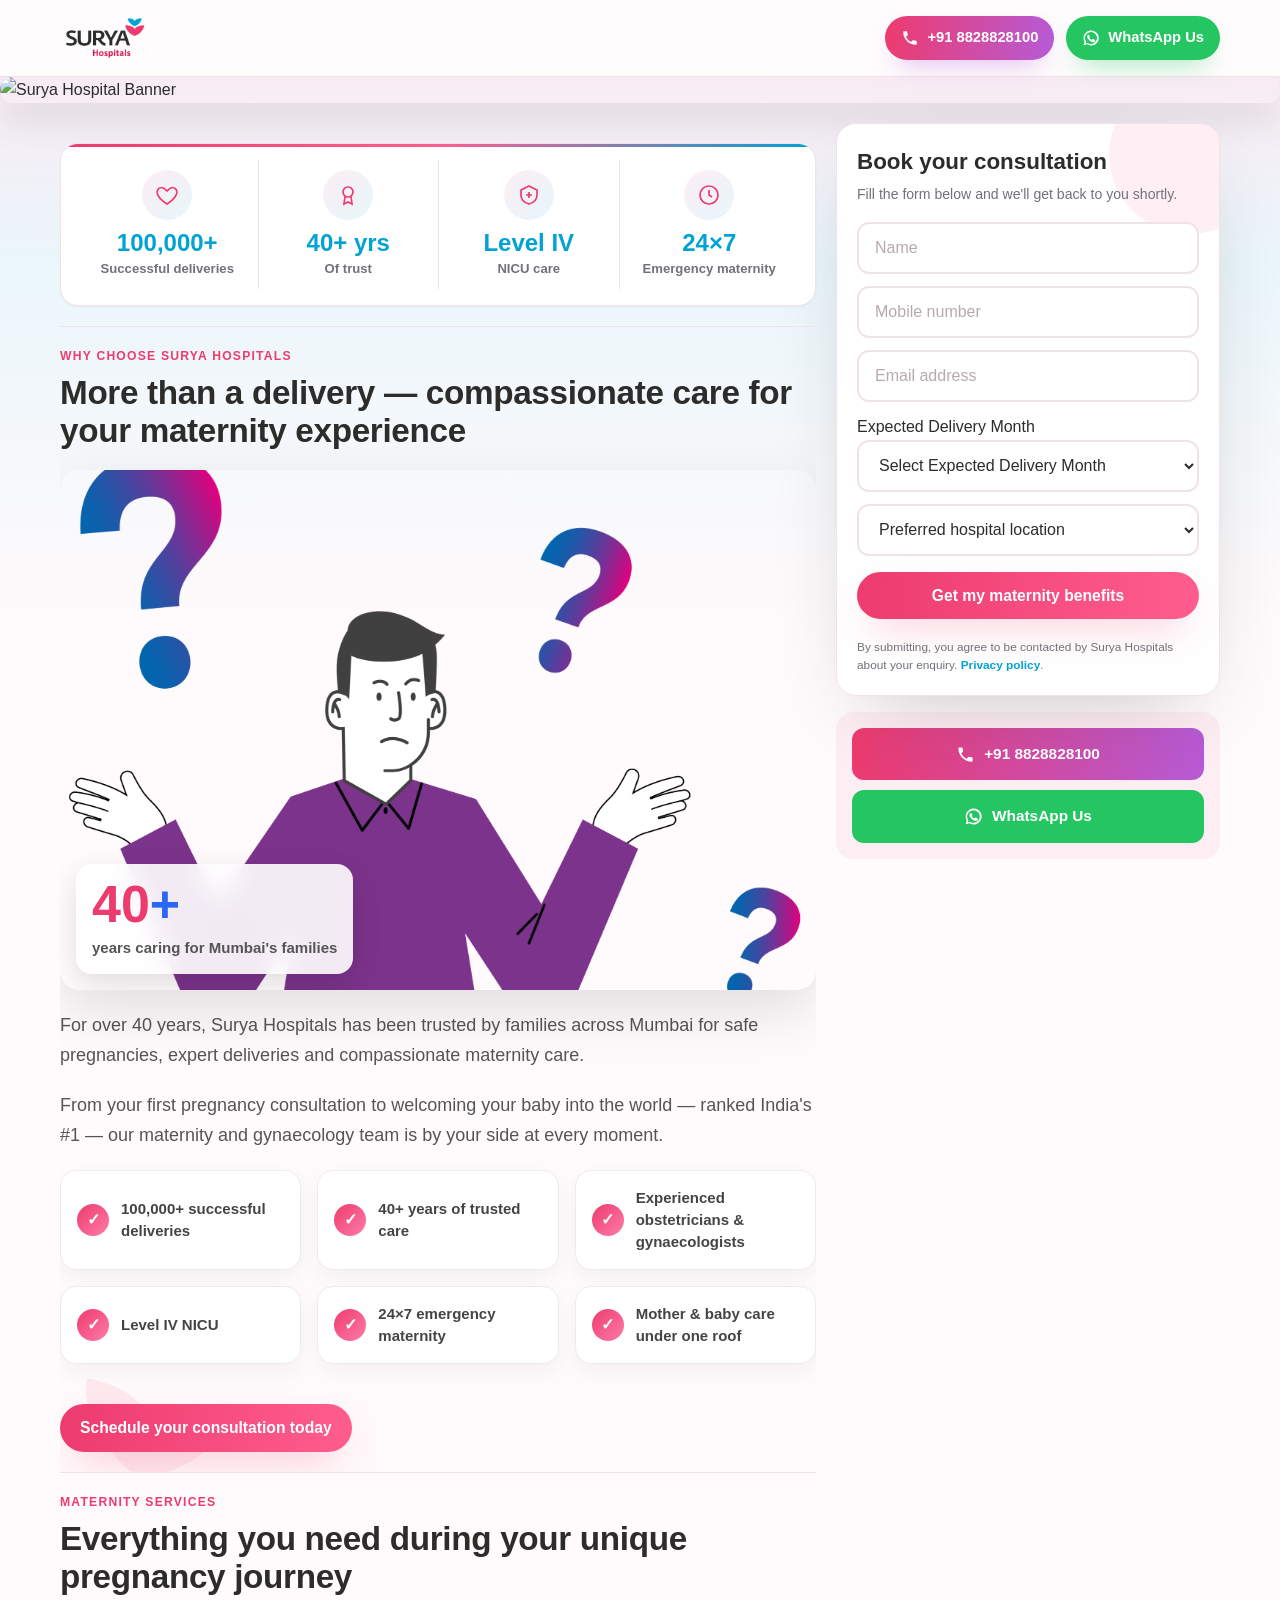
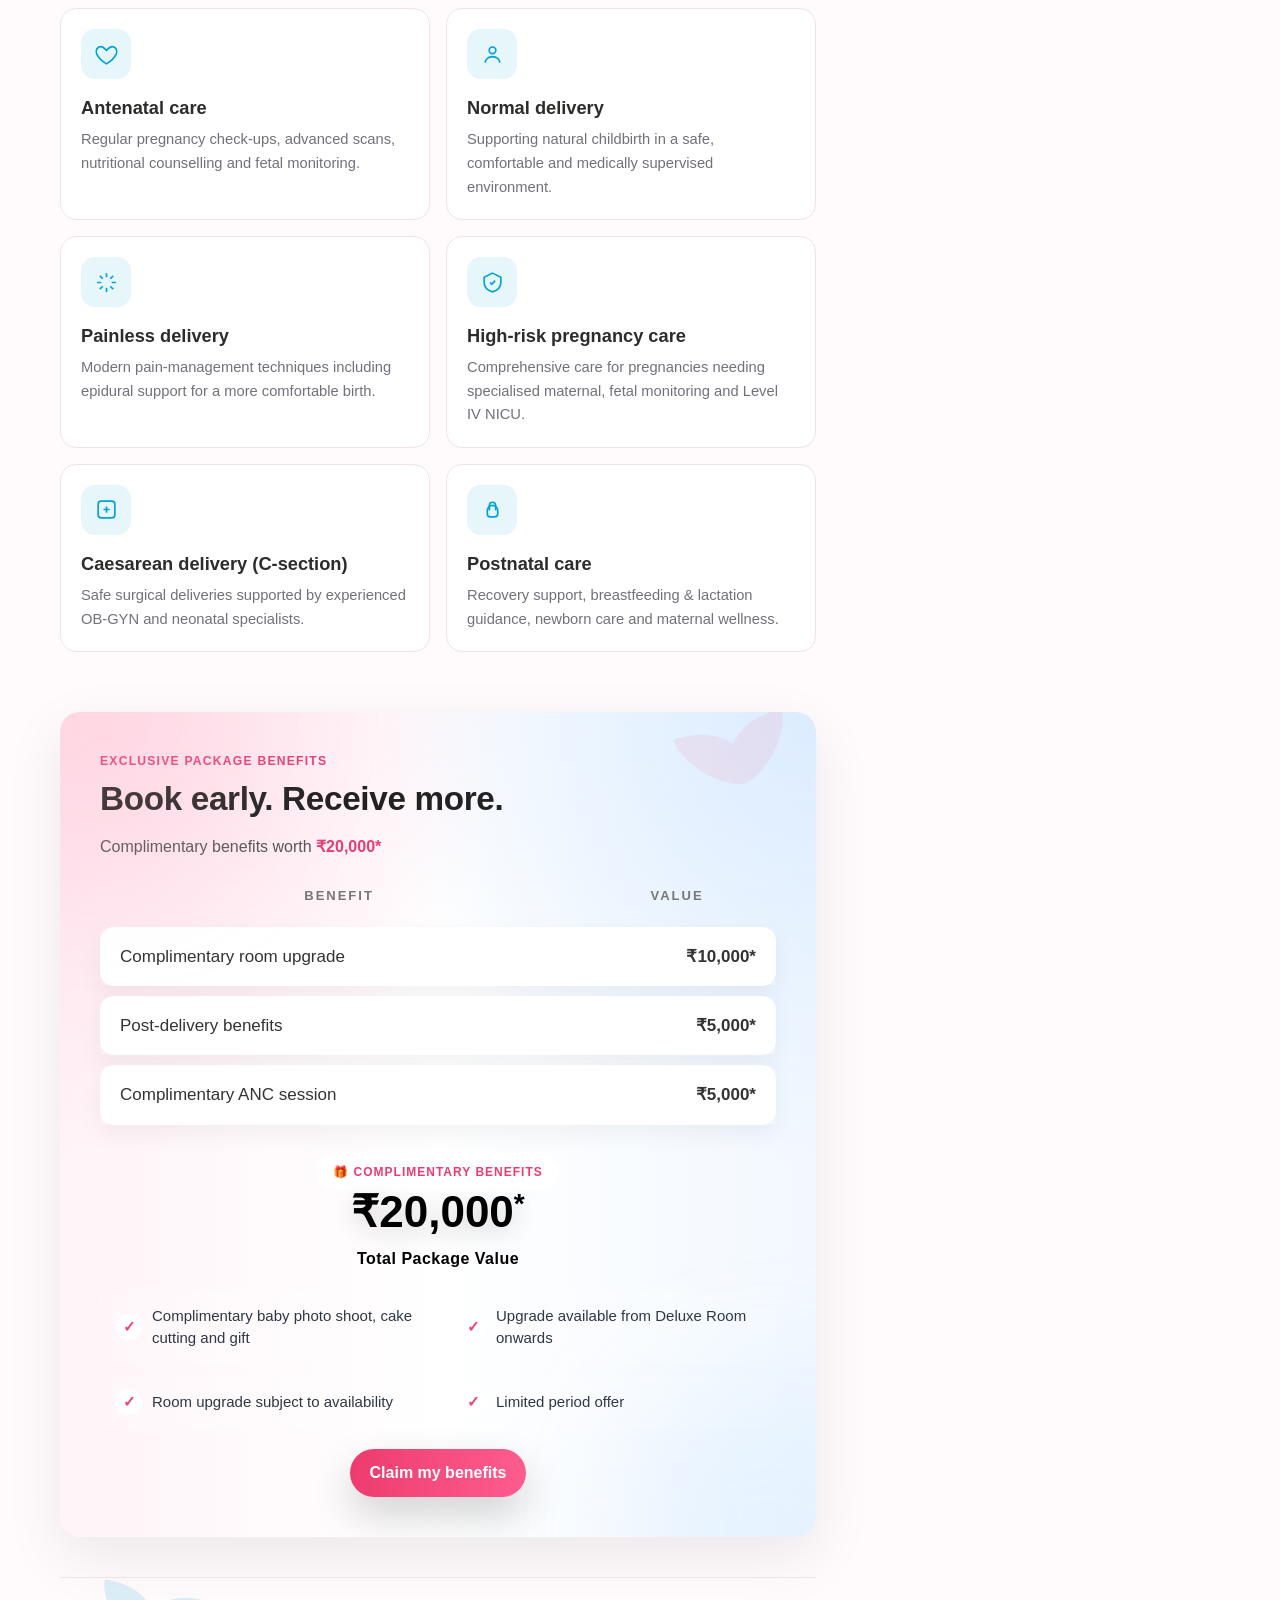
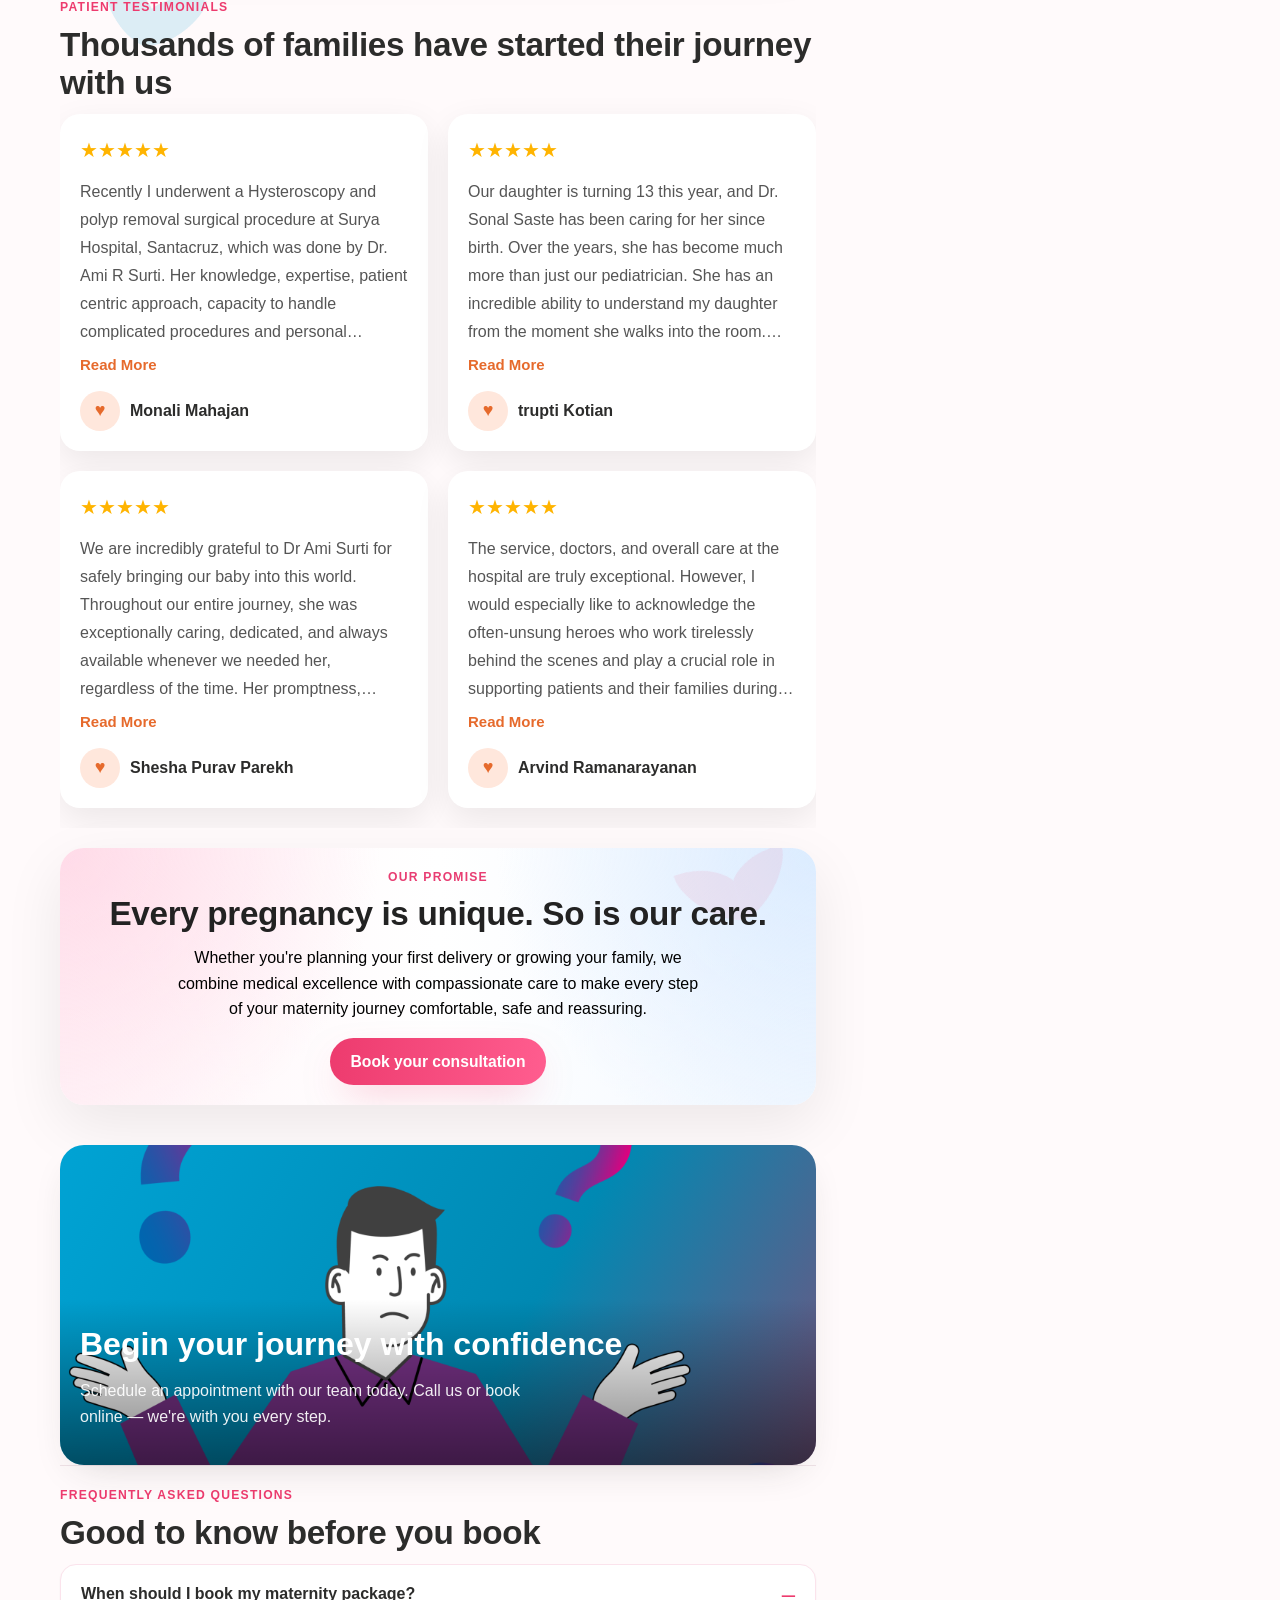
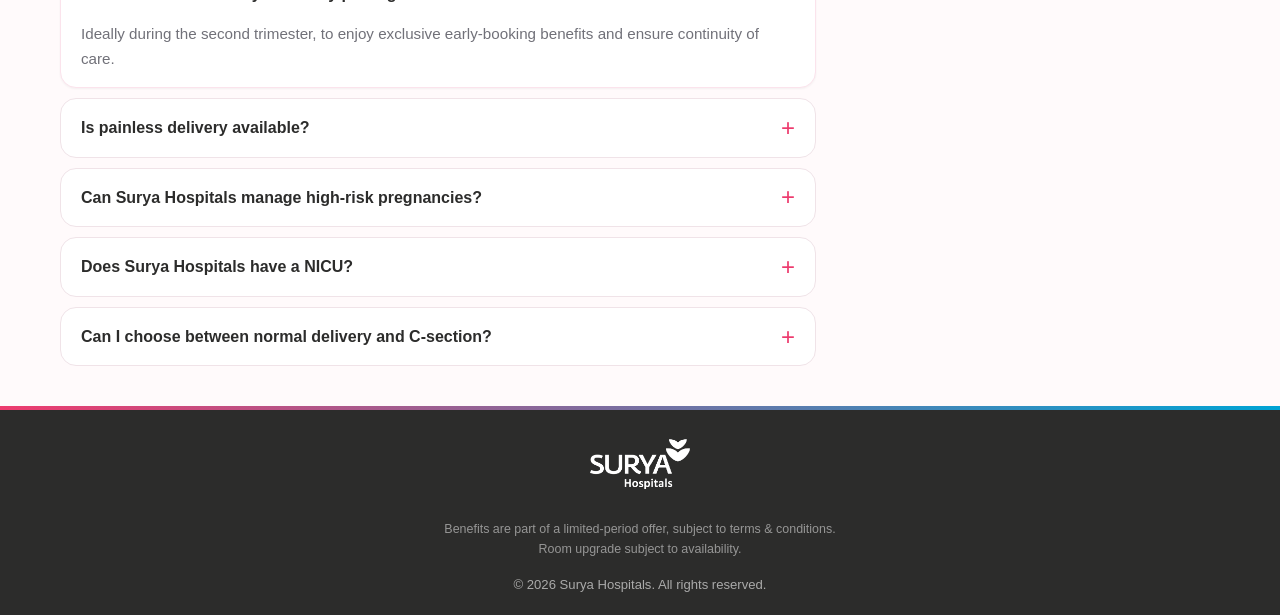
==== commit 0866ef0b: "moths" ====
--- a/index.html
+++ b/index.html
@@ -82,7 +82,10 @@
                                 required />
                         </div>
                         <div class="field">
-                            <input type="month" name="edd" aria-label="Expected delivery month" required />
+                            <label for="edd" class="field-label">Expected Delivery Month</label>
+                            <select id="edd" name="edd" required>
+                                <option value="">Select Expected Delivery Month</option>
+                            </select>
                         </div>
                         <div class="field">
                             <select name="location" required>
@@ -136,7 +139,7 @@
                         <path d="M9 13.5 8 21l4-2 4 2-1-7.5" />
                     </svg></span>
                 <span class="stat__content"><span class="stat__num">40+ yrs</span><span class="stat__lbl">Of
-                        truste</span></span>
+                        trust</span></span>
             </div>
             <div class="stat">
                 <span class="stat__icon"><svg viewBox="0 0 24 24" fill="none" stroke="currentColor" stroke-width="1.7">
@@ -525,7 +528,7 @@
                     aria-hidden="true">SURYA<small>HOSPITALS</small></span>
             </a>
             <p class="footer__disclaimer">
-                *Benefits are part of a limited-period offer, subject to terms &amp; conditions. Room upgrade subject to
+                Benefits are part of a limited-period offer, subject to terms &amp; conditions. Room upgrade subject to
                 availability.
             </p>
             <p class="footer__copy">© <span id="year"></span> Surya Hospitals. All rights reserved.</p>
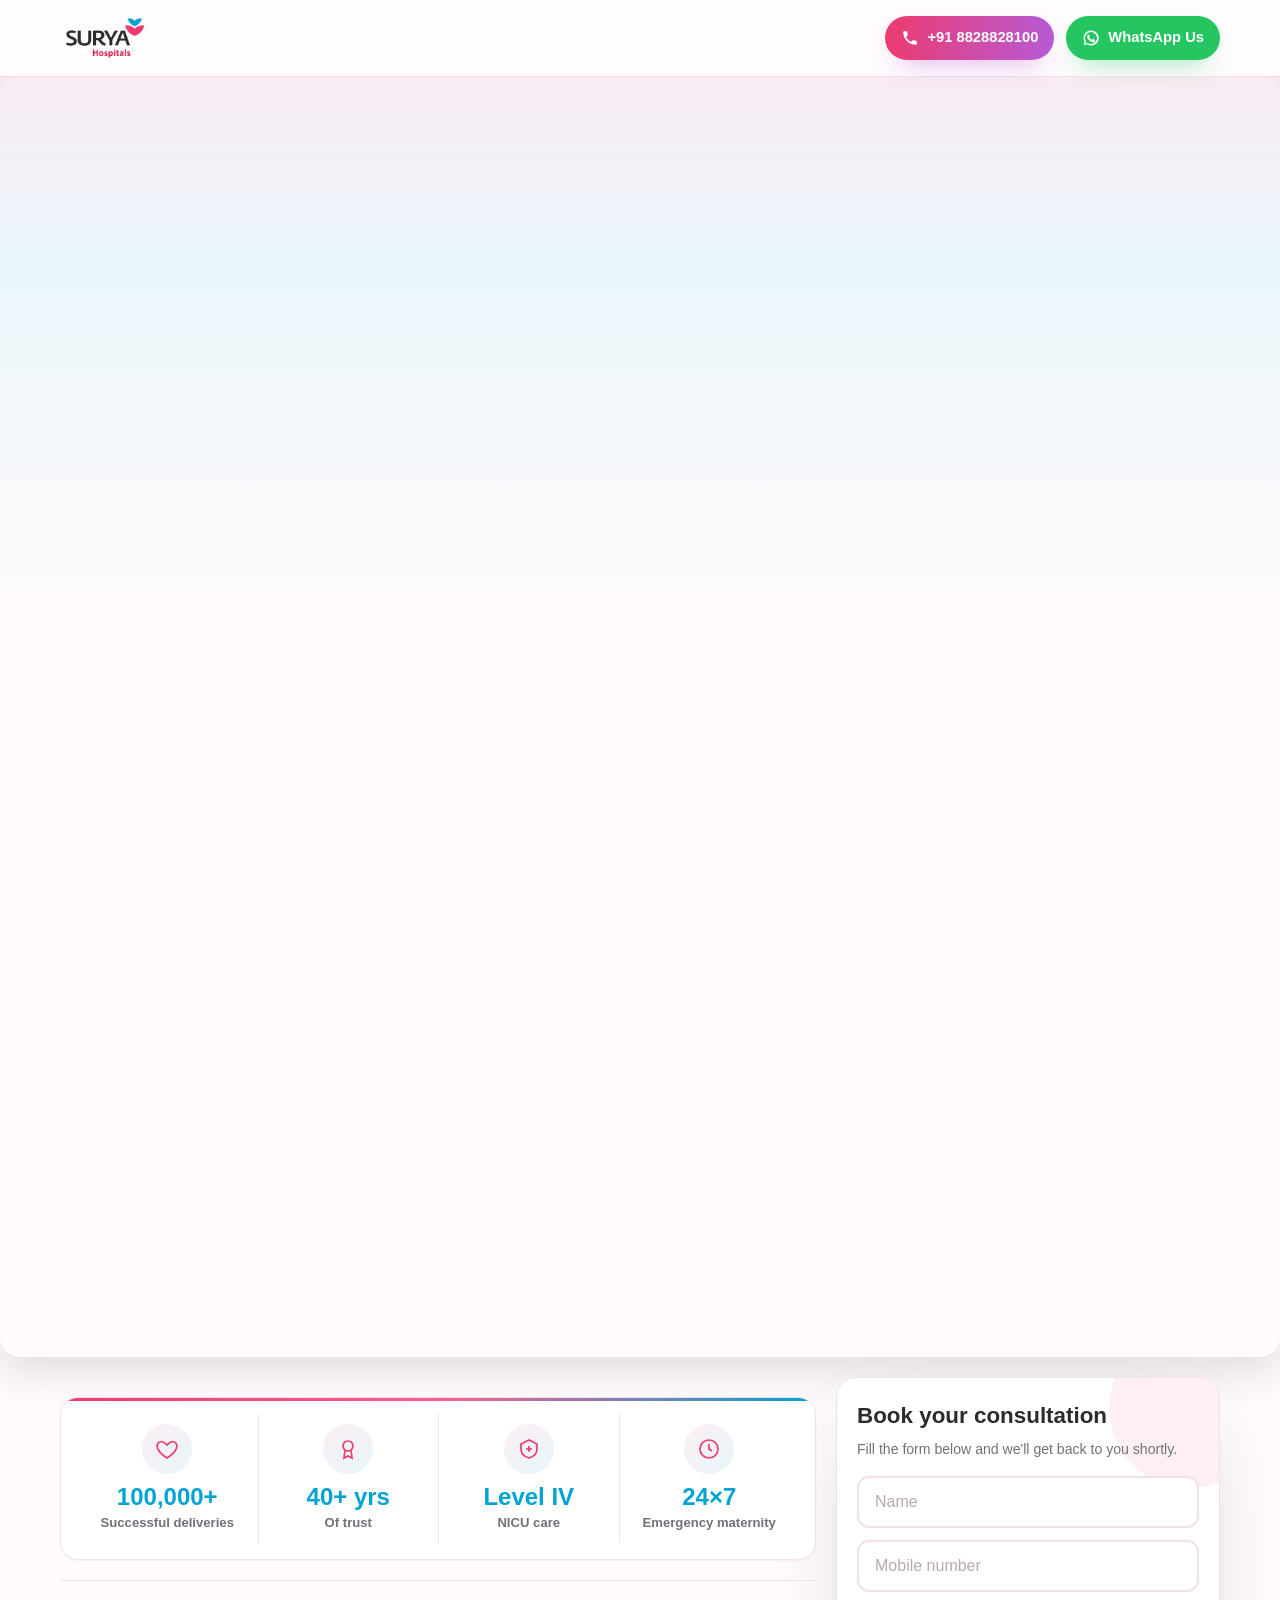
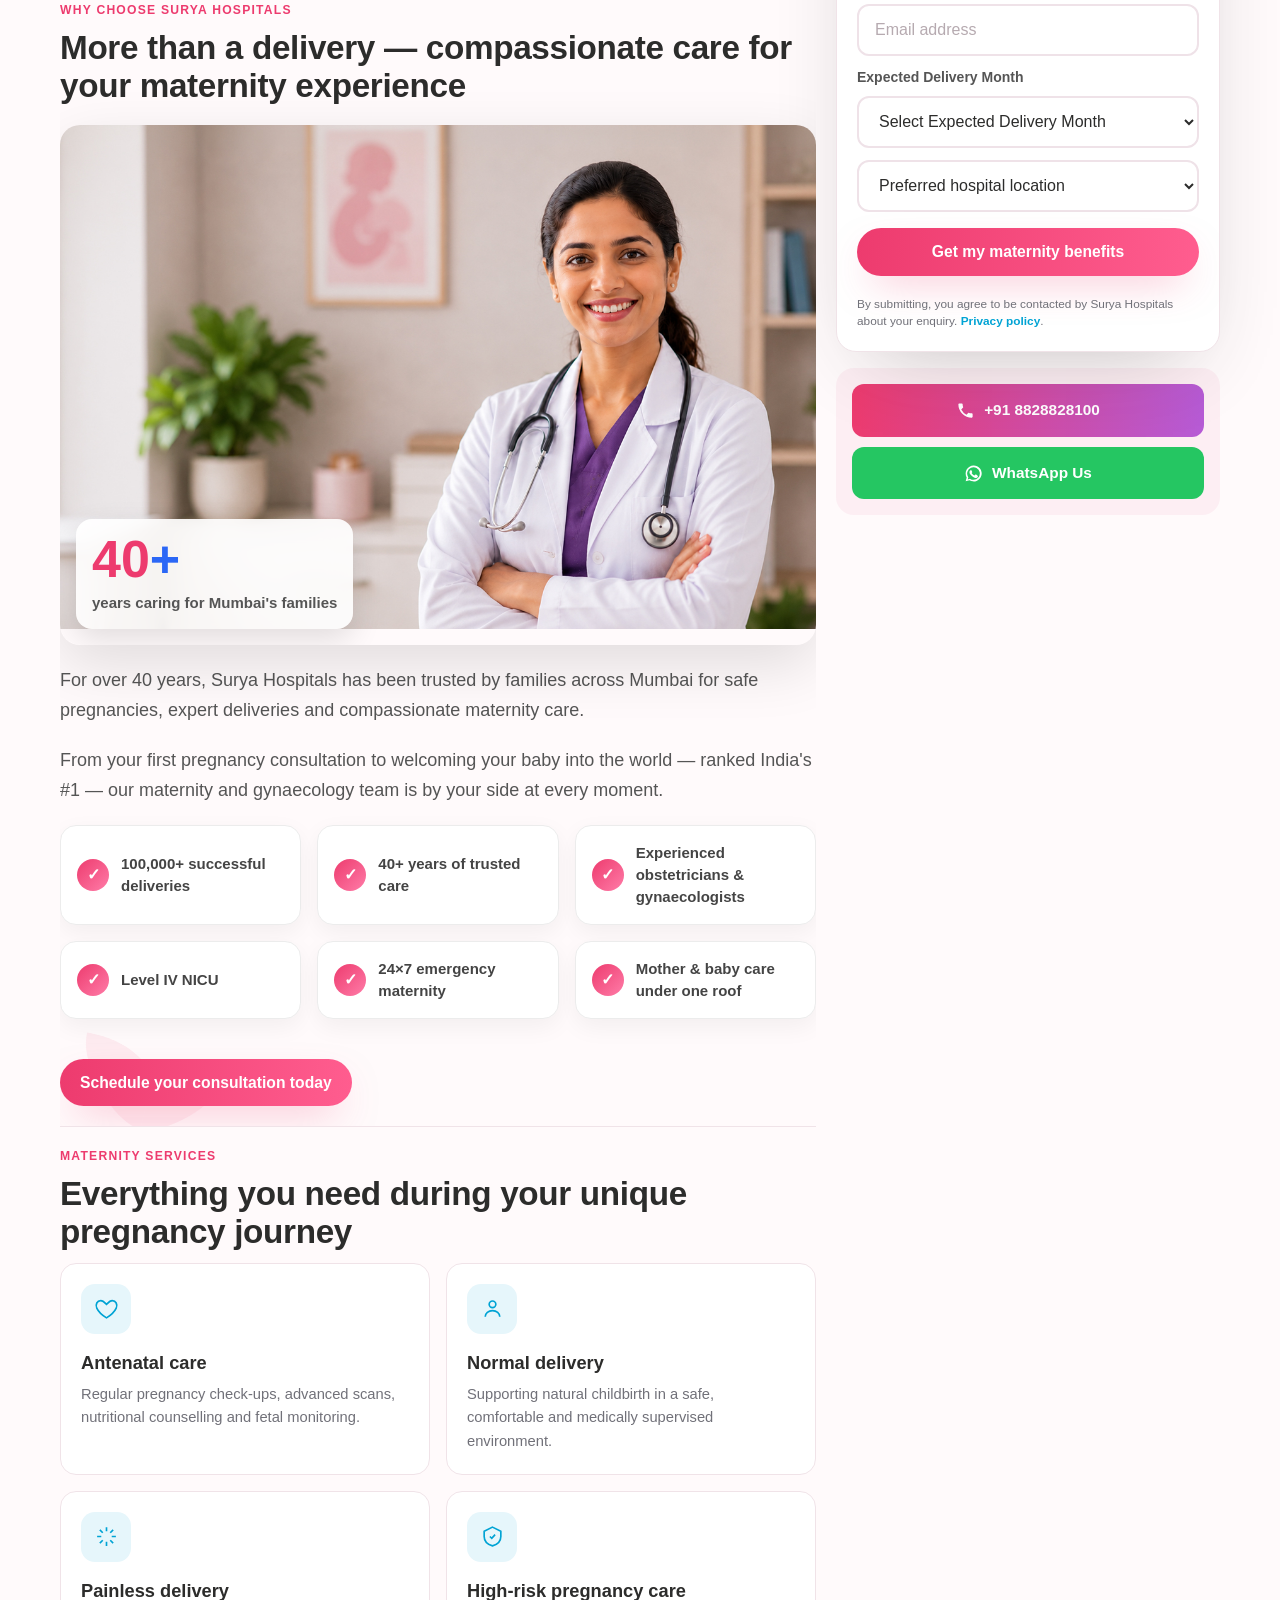
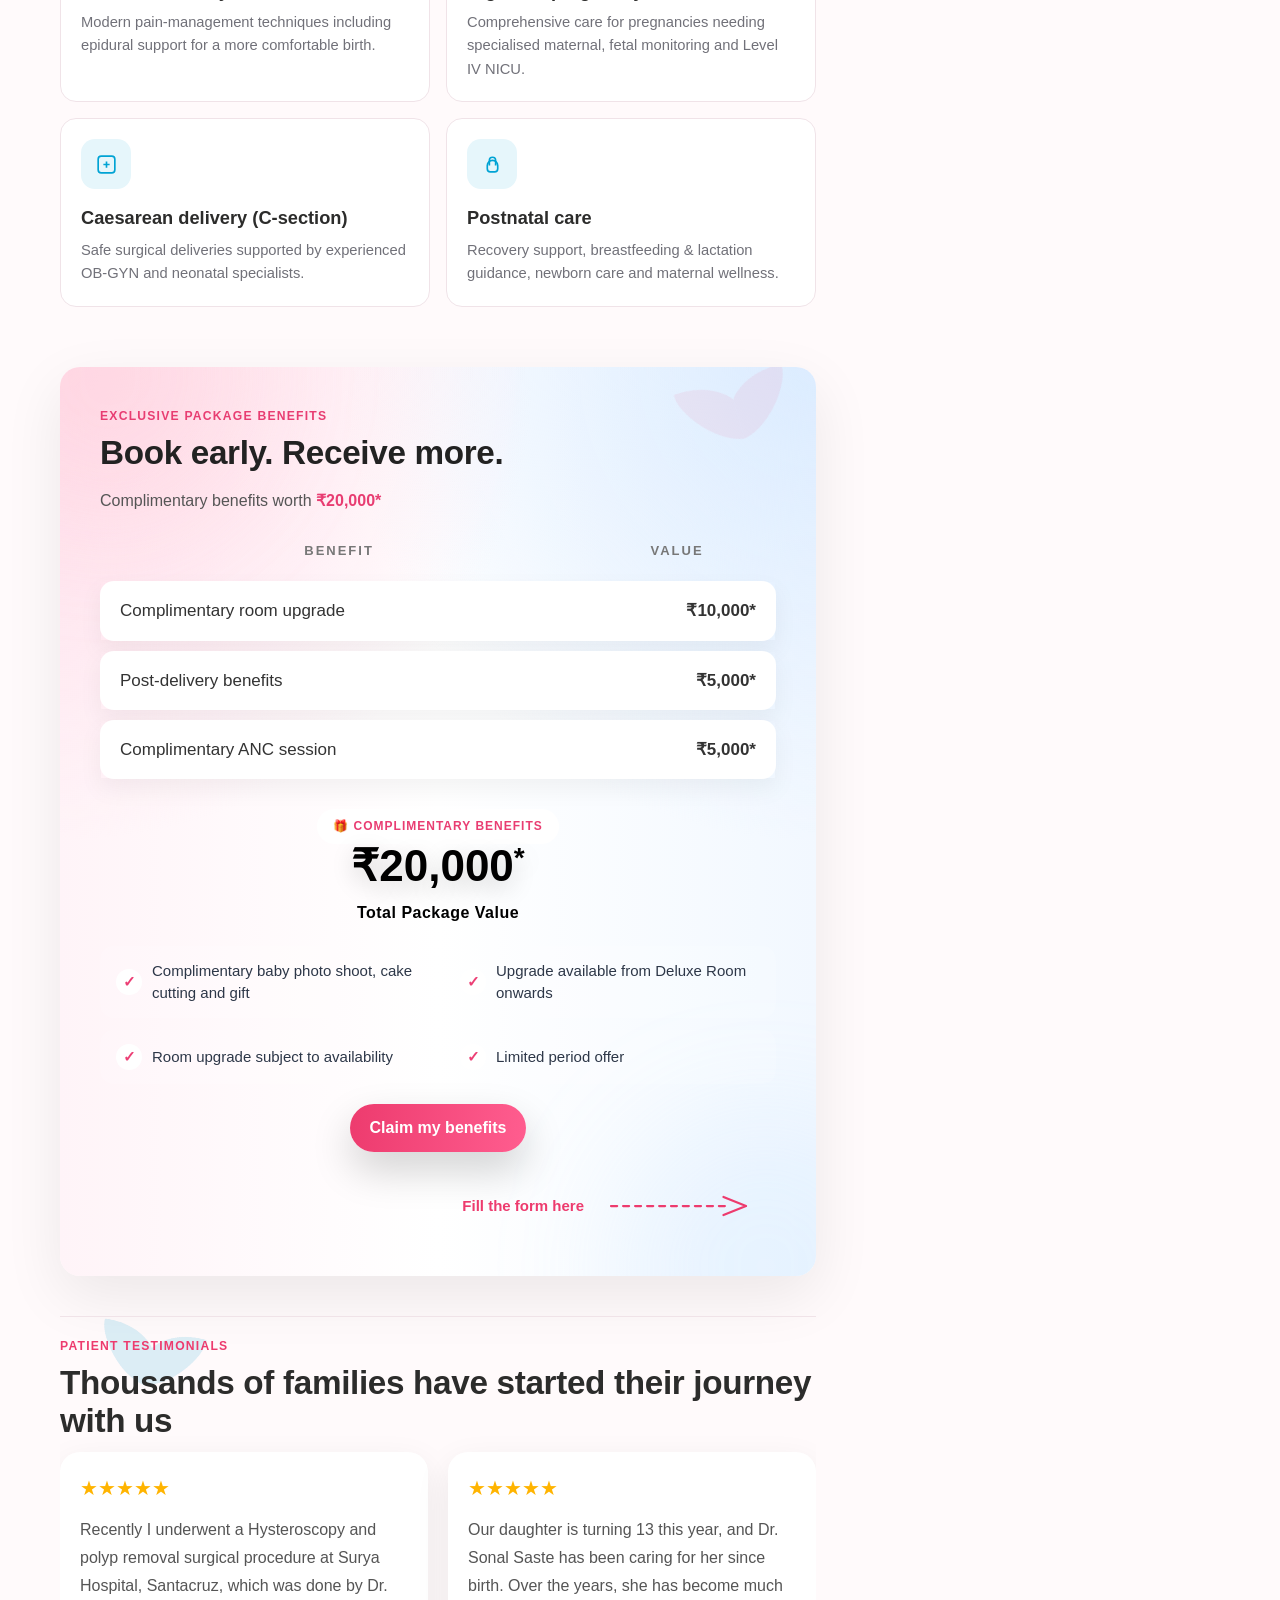
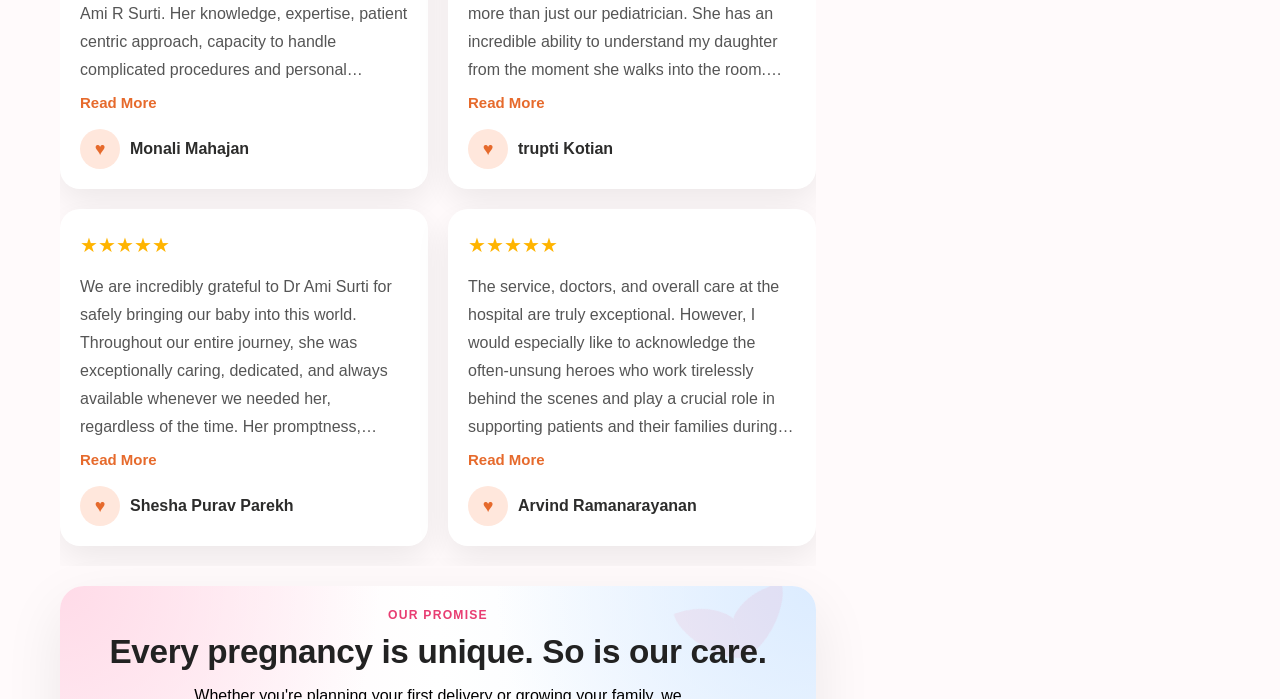
==== commit 7e3ae5a3: "updates" ====
--- a/index.html
+++ b/index.html
@@ -49,9 +49,13 @@
         </div>
     </header>
     <section class="banner">
-        <img src="assets/Surya Logo-04.png" class="bg-item bg-item-1" alt="" aria-hidden="true">
-        <img src="https://suryahospitals.com/campaign/mothers-day/images/2025/01/slider.jpg"
-            alt="Surya Hospital Banner">
+        <picture>
+            <!-- Mobile -->
+            <source media="(max-width: 576px)" srcset="assets/website1.jpg">
+
+            <!-- Tablet/Desktop -->
+            <img src="assets/website.jpg" alt="Surya Hospital Banner">
+        </picture>
     </section>
     <!-- ============ LAYOUT: content left, sticky form right ============ -->
     <div class="container layout">
@@ -168,7 +172,7 @@
 
             <div class="why-grid">
                 <div class="why-media">
-                    <img src="assets/why-care.webp" alt="A mother holding her newborn at Surya Hospitals"
+                    <img src="assets/website banner 3.jpg" alt="A mother holding her newborn at Surya Hospitals"
                         onerror="if(!this.dataset.fb){this.dataset.fb=1;this.src='https://picsum.photos/seed/suryawhy/800/1000';}else{this.remove();}" />
                     <div class="why-media__badge">
                         <span class="why-media__big">40<span>+</span></span>
@@ -307,9 +311,18 @@
                 <li>Limited period offer</li>
             </ul>
             <a href="#lead-form" class="btn btn--primary js-scroll"
-                style="display:block;width:fit-content;margin:0px auto;">
+                style="display:block;width:fit-content;margin:0 auto;">
                 Claim my benefits
             </a>
+
+            <div class="desktop-arrow">
+                <span>Fill the form here</span>
+
+                <svg viewBox="0 0 220 80">
+                    <path d="M10 40 C70 40,110 40,170 40"></path>
+                    <polyline points="160,28 190,40 160,52"></polyline>
+                </svg>
+            </div>
 
         </section>
 
@@ -463,7 +476,7 @@
 
         <!-- JOURNEY IMAGE BAND -->
         <section class=" journey">
-                <img src="assets/why-care.webp" alt="Surya Hospitals maternity facility"
+                <img src="assets/website 2.jpg" alt="Surya Hospitals maternity facility"
                     onerror="if(!this.dataset.fb){this.dataset.fb=1;this.src='https://picsum.photos/seed/suryajourney/1200/520';}else{this.remove();}" />
                 <div class="journey__overlay">
                     <h2>Begin your journey with confidence</h2>
@@ -562,5 +575,31 @@
 
     <script src="js/script.js"></script>
 </body>
+<script>
+    const edd = document.getElementById("edd");
+
+    const monthNames = [
+        "January", "February", "March", "April", "May", "June",
+        "July", "August", "September", "October", "November", "December"
+    ];
+
+    const today = new Date();
+    const currentMonth = today.getMonth();
+    const currentYear = today.getFullYear();
+
+    // Next 24 months
+    for (let i = 0; i < 24; i++) {
+        const date = new Date(currentYear, currentMonth + i, 1);
+
+        const month = monthNames[date.getMonth()];
+        const year = date.getFullYear();
+
+        const option = document.createElement("option");
+        option.value = `${year}-${String(date.getMonth() + 1).padStart(2, "0")}`;
+        option.textContent = `${month} ${year}`;
+
+        edd.appendChild(option);
+    }
+</script>
 
 </html>
--- a/css/styles.css
+++ b/css/styles.css
@@ -51,14 +51,57 @@
 ========================================== */
 
 
+/* Decorative background images */
 .bg-item {
     position: absolute;
     pointer-events: none;
-    user-select: none;
+    opacity: .08;
+    /* adjust here */
     z-index: 0;
-    opacity: .09;
-    /* filter: grayscale(1); */
-    max-width: none;
+}
+
+.benefits {
+    position: relative;
+    overflow: hidden;
+}
+
+.benefits .benefits-content {
+    position: relative;
+    z-index: 2;
+}
+
+.field-label {
+    display: block;
+    margin-bottom: 8px;
+    font-size: 14px;
+    font-weight: 600;
+    color: #555;
+    line-height: 1.4;
+}
+
+.field input[type="month"] {
+    width: 100%;
+    height: 56px;
+    min-height: 56px;
+    font-size: 16px;
+    cursor: pointer;
+}
+
+.field input[type="month"]::-webkit-calendar-picker-indicator {
+    cursor: pointer;
+    opacity: .8;
+}
+
+@media (max-width:576px) {
+    .field-label {
+        font-size: 13px;
+        margin-bottom: 6px;
+    }
+
+    .field input[type="month"] {
+        height: 52px;
+        min-height: 52px;
+    }
 }
 
 /* sections that host a watermark need a positioning
@@ -652,10 +695,8 @@
 }
 
 .why-media img {
-    width: 100%;
-    height: 100%;
     object-fit: cover;
-    transition: .6s ease;
+    object-position: center top;
 }
 
 .why-media:hover img {
@@ -755,39 +796,45 @@
     margin-top: 20px;
 }
 
-@media (max-width: 992px) {
-    .why-media {
-        height: 420px;
-    }
-
-    .checklist {
-        grid-template-columns: repeat(2, 1fr);
-    }
-}
-
 @media (max-width: 576px) {
+
     .why-grid {
         gap: 16px;
     }
 
     .why-media {
-        height: 300px;
+        height: auto;
+        aspect-ratio: 4 / 5;
         border-radius: 16px;
     }
 
+    .why-media img {
+        object-fit: contain;
+        /* Show complete image */
+        object-position: center top;
+        background: #f8f8f8;
+        /* Optional background */
+    }
+
     .why-media__badge {
-        left: 12px;
-        right: 12px;
-        bottom: 12px;
-        padding: 12px 16px;
+        left: 10px;
+        right: auto;
+        bottom: 10px;
+        padding: 8px 12px;
+        border-radius: 12px;
+        max-width: 170px;
+        backdrop-filter: blur(8px);
     }
 
     .why-media__big {
-        font-size: 38px;
+        font-size: 26px;
+        line-height: 1;
     }
 
     .why-media__cap {
-        font-size: 13px;
+        margin-top: 2px;
+        font-size: 11px;
+        line-height: 1.3;
     }
 
     .why-copy .prose {
@@ -799,6 +846,7 @@
         grid-template-columns: 1fr;
     }
 }
+
 
 /* ============================================================
    SERVICES
@@ -878,7 +926,11 @@
 
 .benefits {
     position: relative;
+    isolation: isolate;
+
     overflow: hidden;
+
+    /* NEW */
     max-width: 900px;
     margin: 40px auto;
     padding: 40px;
@@ -899,6 +951,11 @@
     height: 300px;
     border-radius: 50%;
     filter: blur(60px);
+
+    z-index: -1;
+    /* NEW */
+    pointer-events: none;
+    /* NEW */
 }
 
 .benefits::before {
@@ -1146,74 +1203,84 @@
     transform: translateY(-4px);
 }
 
-@media (max-width: 992px) {
+@media (max-width: 576px) {
+
     .benefits {
-        padding: 20px;
+        margin: 20px auto;
+        padding: 14px;
+        border-radius: 14px;
+    }
+
+    .benefits .eyebrow {
+        margin-bottom: 4px;
+        font-size: 11px;
+    }
+
+    .benefits .section-title {
+        margin-bottom: 8px;
+        font-size: 30px;
+        line-height: 1.2;
+    }
+
+    .benefits__worth {
+        margin-bottom: 10px;
+        font-size: 16px;
+    }
+
+    .benefits__table {
+        margin-bottom: 10px;
+        border-spacing: 0 6px;
+    }
+
+    .benefits__table thead th {
+        padding-bottom: 4px;
+        font-size: 11px;
+    }
+
+    .benefits__table tbody td {
+        padding: 12px 14px;
+        font-size: 14px;
+    }
+
+    .benefits__val {
+        font-size: 17px;
+    }
+
+    .benefits-total {
+        padding: 10px 0;
+    }
+
+    .offer-tag {
+        padding: 6px 12px;
+        font-size: 11px;
+        margin-bottom: 8px;
+    }
+
+    .benefits-total h2 {
+        font-size: 34px;
+        margin: 6px 0;
+    }
+
+    .benefits-total p {
+        margin-top: 4px;
+        font-size: 14px;
     }
 
     .benefits__fine {
-        grid-template-columns: 1fr;
-    }
-
-    .form-arrow {
-        display: none;
-    }
-}
-
-@media (max-width: 768px) {
-    .benefits-total {
-        padding: 20px;
-        margin: 40px auto;
-    }
-
-    .benefits-total h2 {
-        font-size: 48px;
-    }
-
-    .benefits-total p {
-        font-size: 16px;
-    }
-}
-
-@media (max-width: 576px) {
-    .benefits {
-        padding: 16px;
-        border-radius: 16px;
-    }
-
-    .benefits__worth {
-        font-size: 18px;
-    }
-
-    .benefits__worth strong {
-        font-size: 26px;
-    }
-
-    .benefits__table tbody td {
-        padding: 14px;
+        gap: 8px;
+        margin: 12px 0;
+    }
+
+    .benefits__fine li {
+        padding: 10px 12px;
+        font-size: 13px;
+        line-height: 1.4;
+    }
+
+    .benefits .btn {
+        margin-top: 8px;
+        padding: 14px 18px;
         font-size: 15px;
-    }
-
-    .benefits__val {
-        font-size: 18px;
-    }
-
-    .benefits__val--total {
-        font-size: 24px;
-    }
-
-    .benefits__fine li {
-        font-size: 14px;
-        padding: 12px;
-    }
-
-    .benefits-total h2 {
-        font-size: 38px;
-    }
-
-    .offer-tag {
-        font-size: 12px;
-        padding: 8px 14px;
     }
 }
 
@@ -1324,7 +1391,6 @@
     overflow: hidden;
     min-height: 320px;
     display: flex;
-    background: linear-gradient(120deg, var(--blue) 0%, var(--blue-dark) 60%, var(--pink-dark) 130%);
     box-shadow: var(--shadow);
 }
 
@@ -1336,27 +1402,79 @@
     object-fit: cover;
 }
 
+/* Dark overlay */
+.journey::before {
+    content: "";
+    position: absolute;
+    inset: 0;
+    z-index: 1;
+    background: linear-gradient(180deg,
+            rgba(0, 0, 0, .25) 0%,
+            rgba(0, 0, 0, .45) 45%,
+            rgba(0, 0, 0, .75) 100%);
+}
+
 .journey__overlay {
     position: relative;
-    z-index: 1;
+    z-index: 2;
     align-self: flex-end;
-    padding: 20px;
+    width: 100%;
+    padding: 32px;
+    background: none;
     color: #fff;
-    background: linear-gradient(0deg, rgba(0, 0, 0, .5), transparent);
-    width: 100%;
 }
 
 .journey__overlay h2 {
-    font-family: var(--font-display);
-    font-weight: 700;
-    font-size: clamp(1.5rem, 2.6vw, 2rem);
-    margin: 0 0 8px;
+    font-size: clamp(1.8rem, 3vw, 2.3rem);
+    line-height: 1.2;
+    margin-bottom: 12px;
+    color: #fff;
 }
 
 .journey__overlay p {
-    margin: 0 0 16px;
-    max-width: 50ch;
-    color: rgba(255, 255, 255, .92);
+    font-size: 1rem;
+    line-height: 1.7;
+    color: rgba(255, 255, 255, .95);
+    max-width: 560px;
+}
+
+@media (max-width: 576px) {
+
+    .journey {
+        min-height: 420px;
+    }
+
+    .journey img {
+        object-position: center;
+    }
+
+    .journey::before {
+        background: linear-gradient(180deg,
+                rgba(0, 0, 0, .15) 0%,
+                rgba(0, 0, 0, .45) 35%,
+                rgba(0, 0, 0, .85) 100%);
+    }
+
+    .journey__overlay {
+        padding: 18px;
+    }
+
+    .journey__overlay h2 {
+        font-size: 24px;
+        line-height: 1.25;
+        margin-bottom: 10px;
+    }
+
+    .journey__overlay p {
+        font-size: 15px;
+        line-height: 1.6;
+        max-width: 100%;
+    }
+
+    .journey__overlay .btn {
+        width: 100%;
+        justify-content: center;
+    }
 }
 
 /* ============================================================
@@ -1735,10 +1853,6 @@
     }
 }
 
-/* ==========================
-   FULL WIDTH RESPONSIVE BANNER
-========================== */
-
 .banner {
     width: 100%;
     margin: 0;
@@ -1747,11 +1861,16 @@
     box-shadow: 0 15px 40px rgba(0, 0, 0, .12);
 }
 
+.banner picture,
 .banner img {
     display: block;
     width: 100%;
-    height: auto;
+    height: 100%;
+}
+
+.banner img {
     object-fit: cover;
+    object-position: center;
     transition: transform .6s ease;
 }
 
@@ -1759,30 +1878,95 @@
     transform: scale(1.03);
 }
 
-@media (max-width: 992px) {
+@media (max-width:992px) {
     .banner {
-        margin: 0;
         border-radius: 16px;
     }
 
     .banner img {
-        width: 100%;
         height: 200px;
         object-fit: cover;
-        object-position: left;
-    }
-}
-
-@media (max-width: 576px) {
-    .banner {
-        margin: 0;
-        border-radius: 12px;
-    }
-
+        object-position: right center;
+    }
+}
+
+@media (max-width:576px) {
     .banner img {
-        width: 100%;
-        height: 200px;
+        height: 225px;
         object-fit: cover;
-        object-position: left;
+        object-position: 70% center;
+    }
+}
+
+/* =================================
+   Desktop Arrow
+================================= */
+
+.desktop-arrow {
+    display: flex;
+    justify-content: flex-end;
+    align-items: center;
+    gap: 12px;
+    margin-top: 24px;
+}
+
+.desktop-arrow span {
+    font-size: 15px;
+    font-weight: 700;
+    color: #ed3b6e;
+    white-space: nowrap;
+    animation: pulseArrowText 2s infinite;
+}
+
+.desktop-arrow svg {
+    width: 180px;
+    height: 60px;
+    overflow: visible;
+}
+
+.desktop-arrow path {
+    fill: none;
+    stroke: #ed3b6e;
+    stroke-width: 3;
+    stroke-linecap: round;
+    stroke-dasharray: 8;
+    animation: arrowMove 2s linear infinite;
+}
+
+.desktop-arrow polyline {
+    fill: none;
+    stroke: #ed3b6e;
+    stroke-width: 3;
+    stroke-linecap: round;
+    stroke-linejoin: round;
+}
+
+@keyframes arrowMove {
+    from {
+        stroke-dashoffset: 32;
+    }
+
+    to {
+        stroke-dashoffset: 0;
+    }
+}
+
+@keyframes pulseArrowText {
+
+    0%,
+    100% {
+        opacity: 1;
+    }
+
+    50% {
+        opacity: .5;
+    }
+}
+
+/* Hide on tablet/mobile */
+
+@media (max-width:1020px) {
+    .desktop-arrow {
+        display: none;
     }
 }
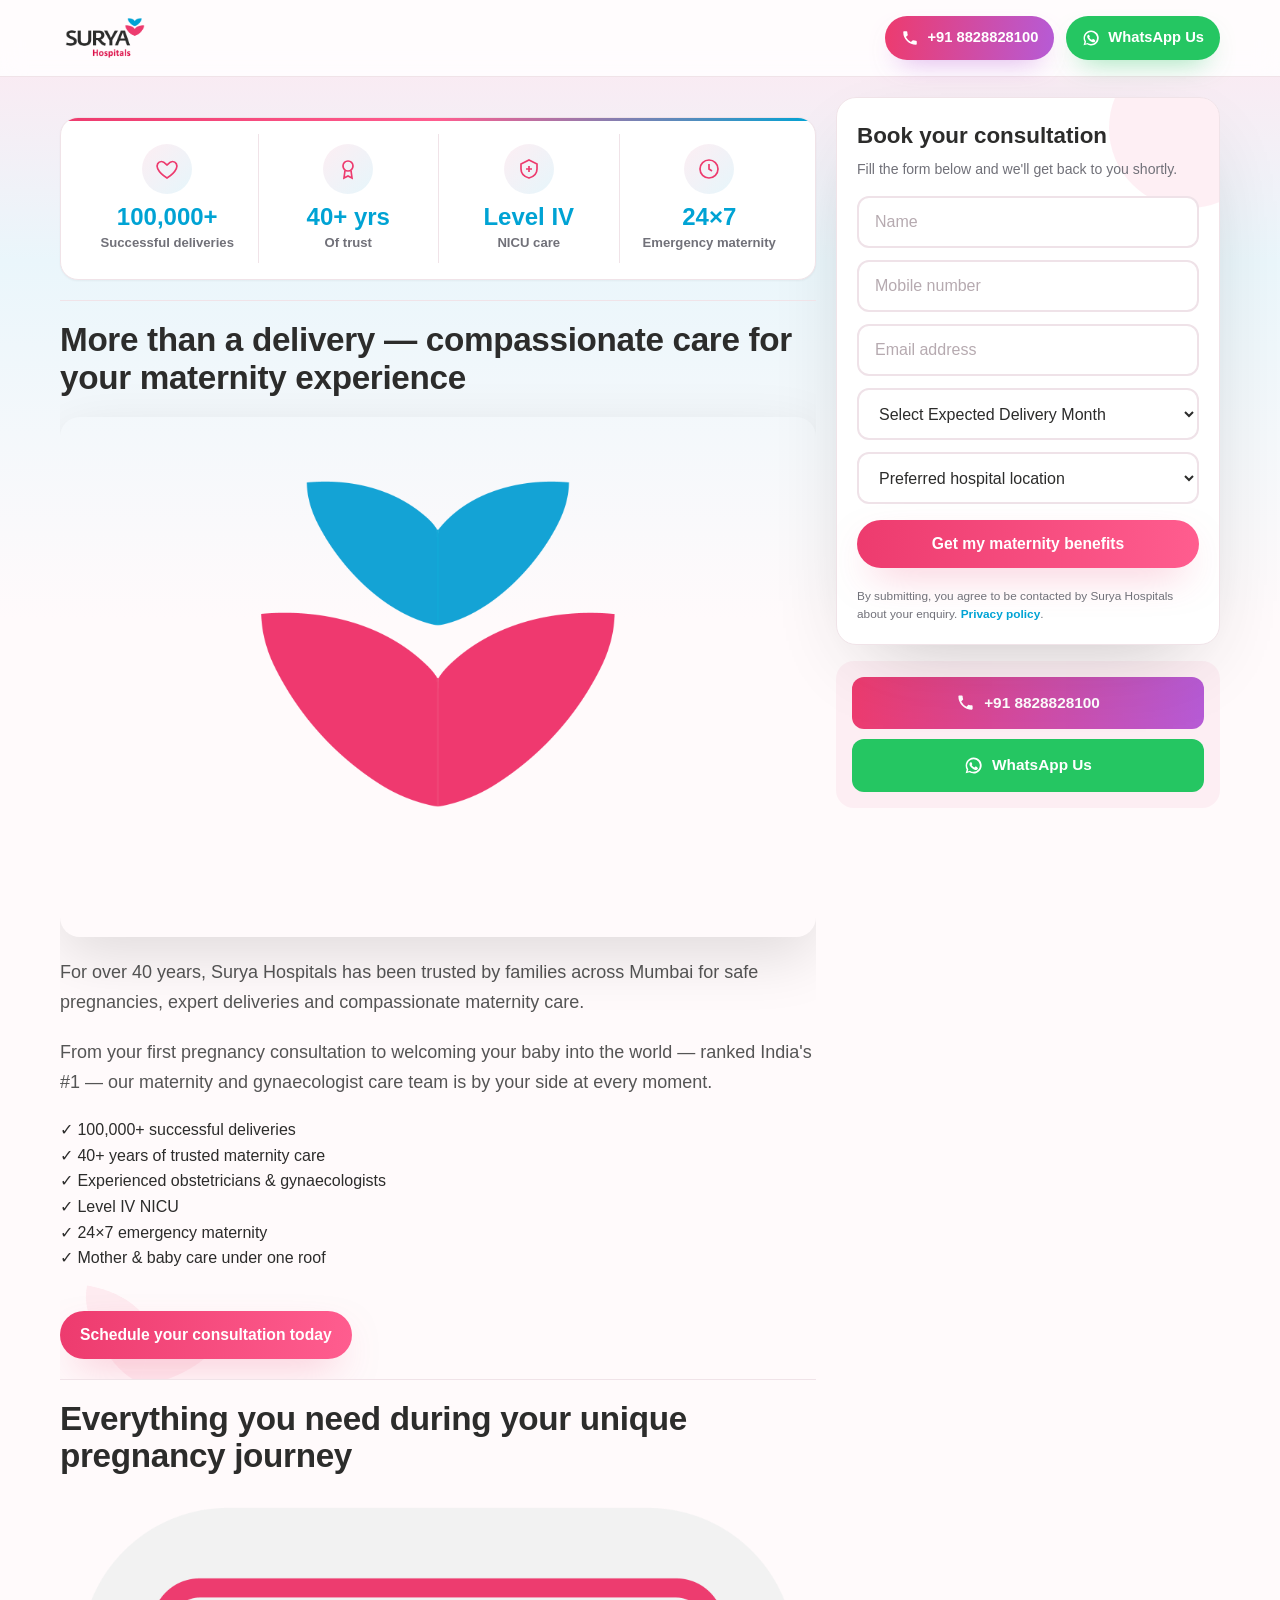
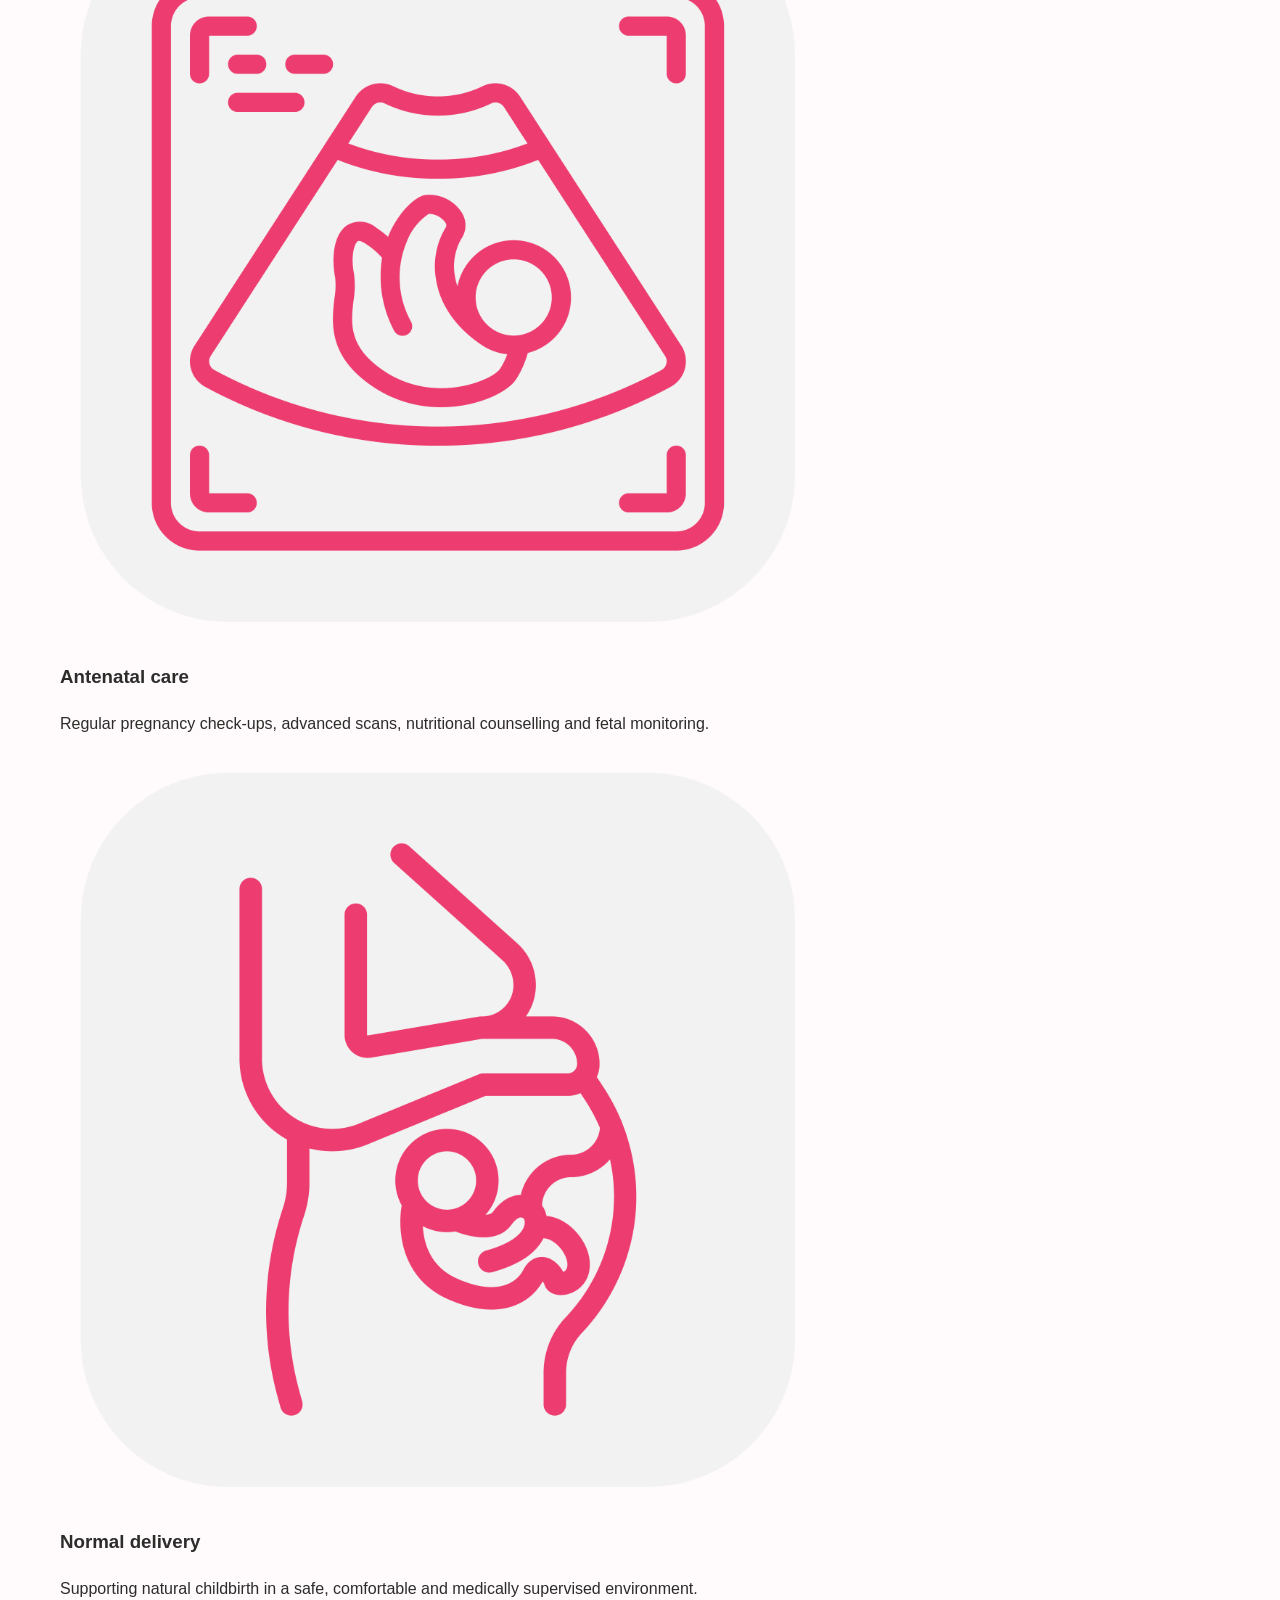
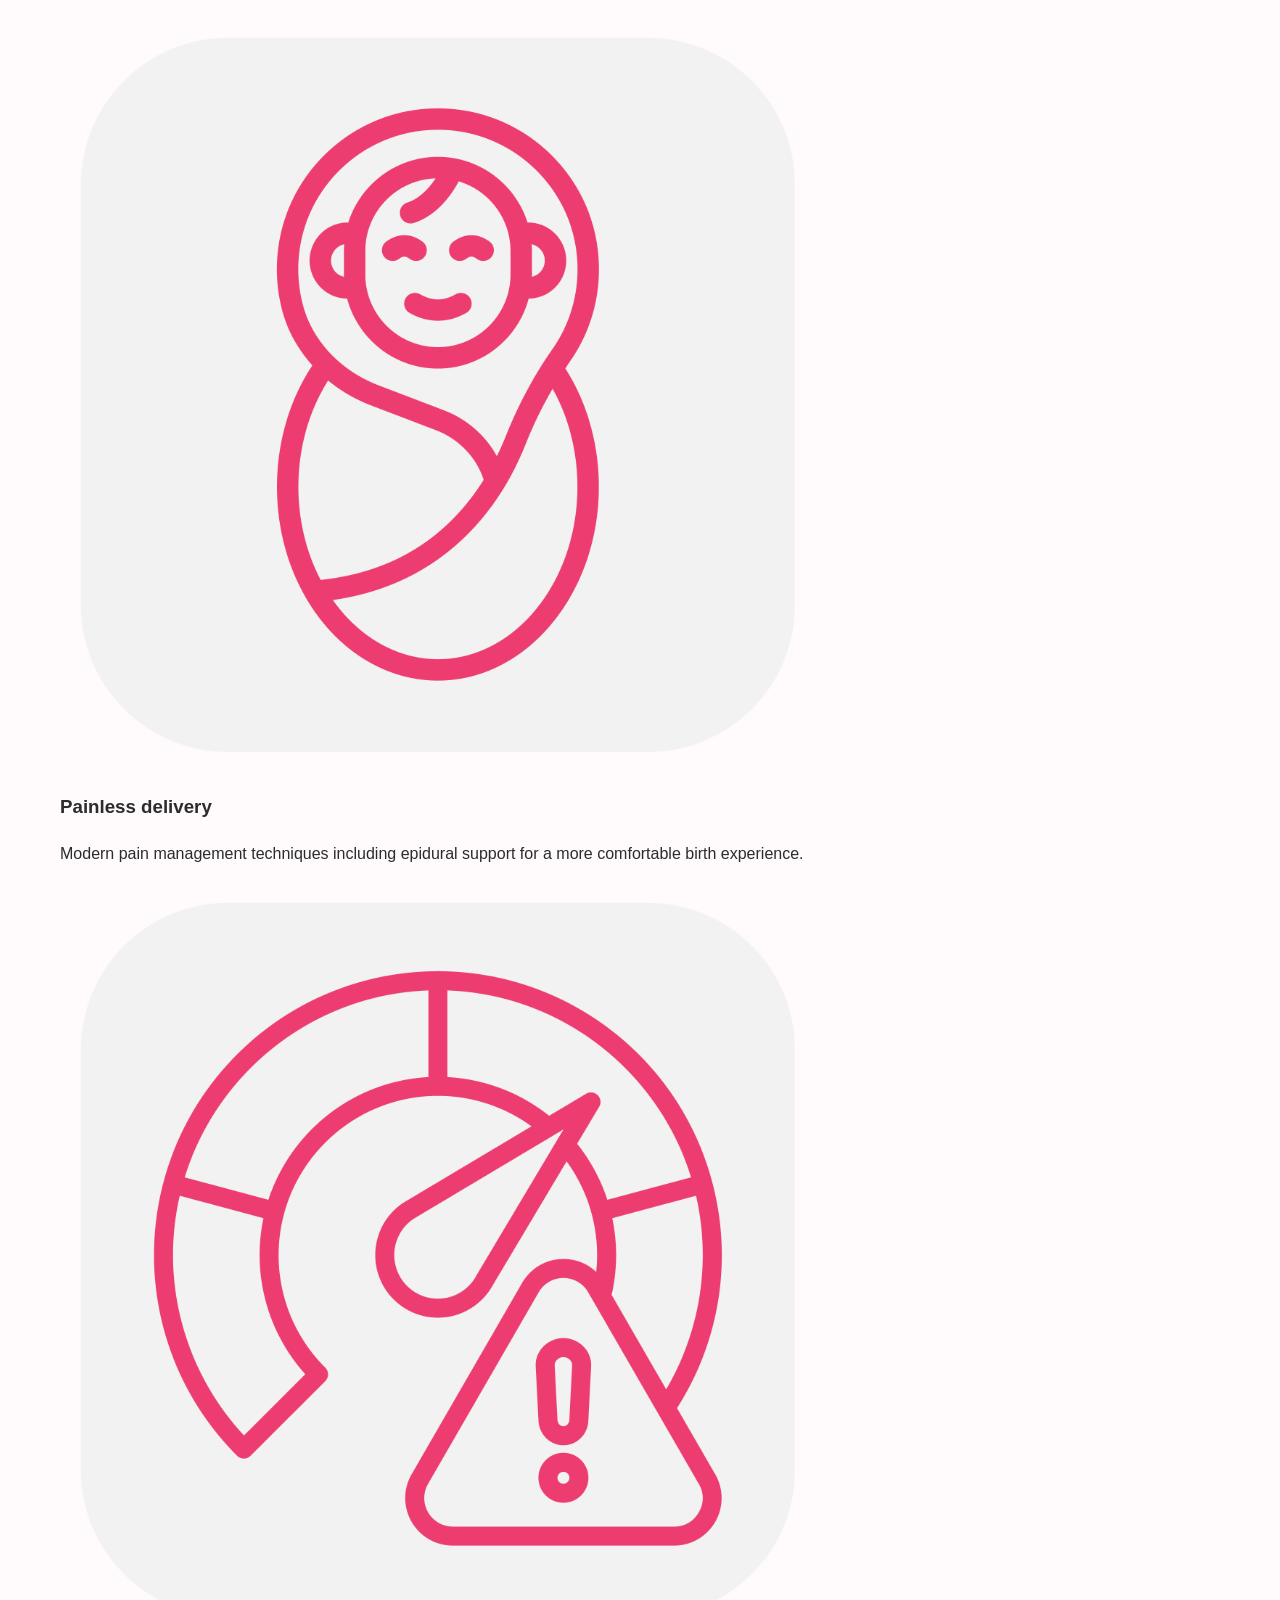
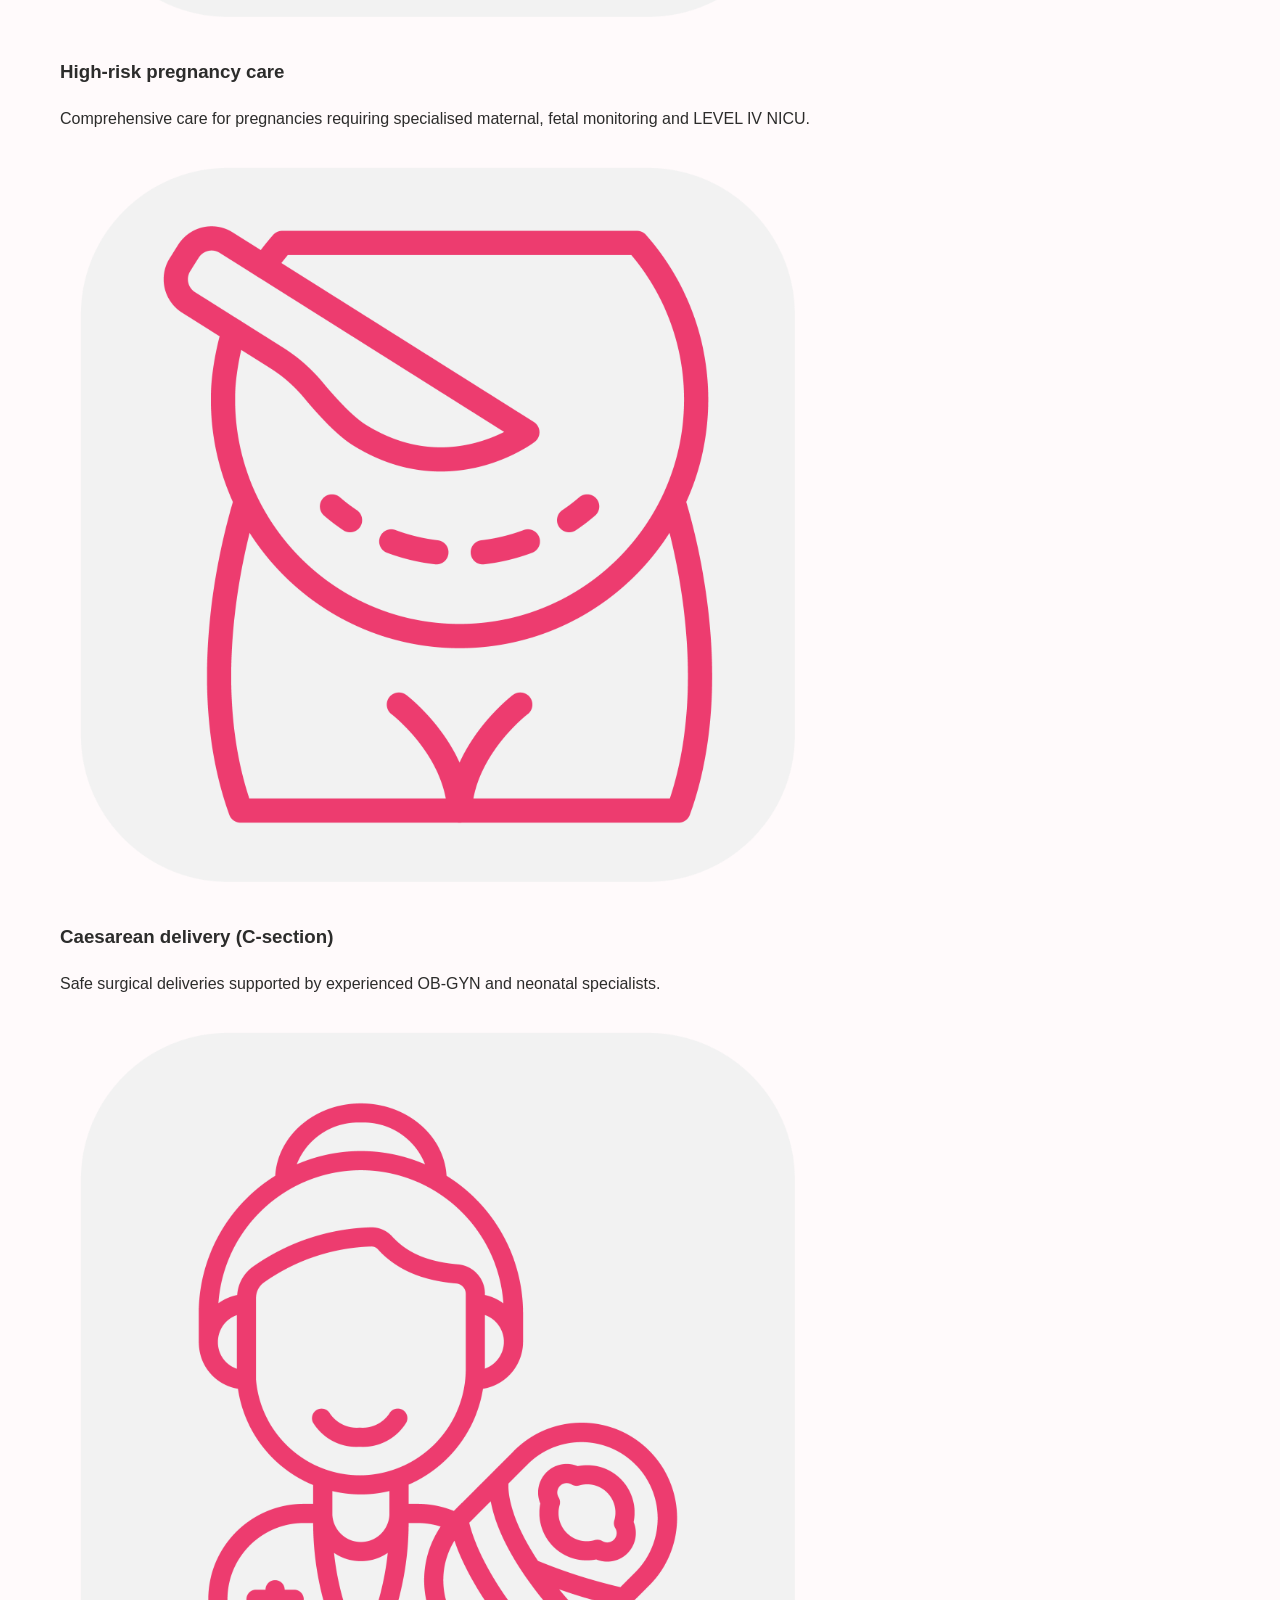
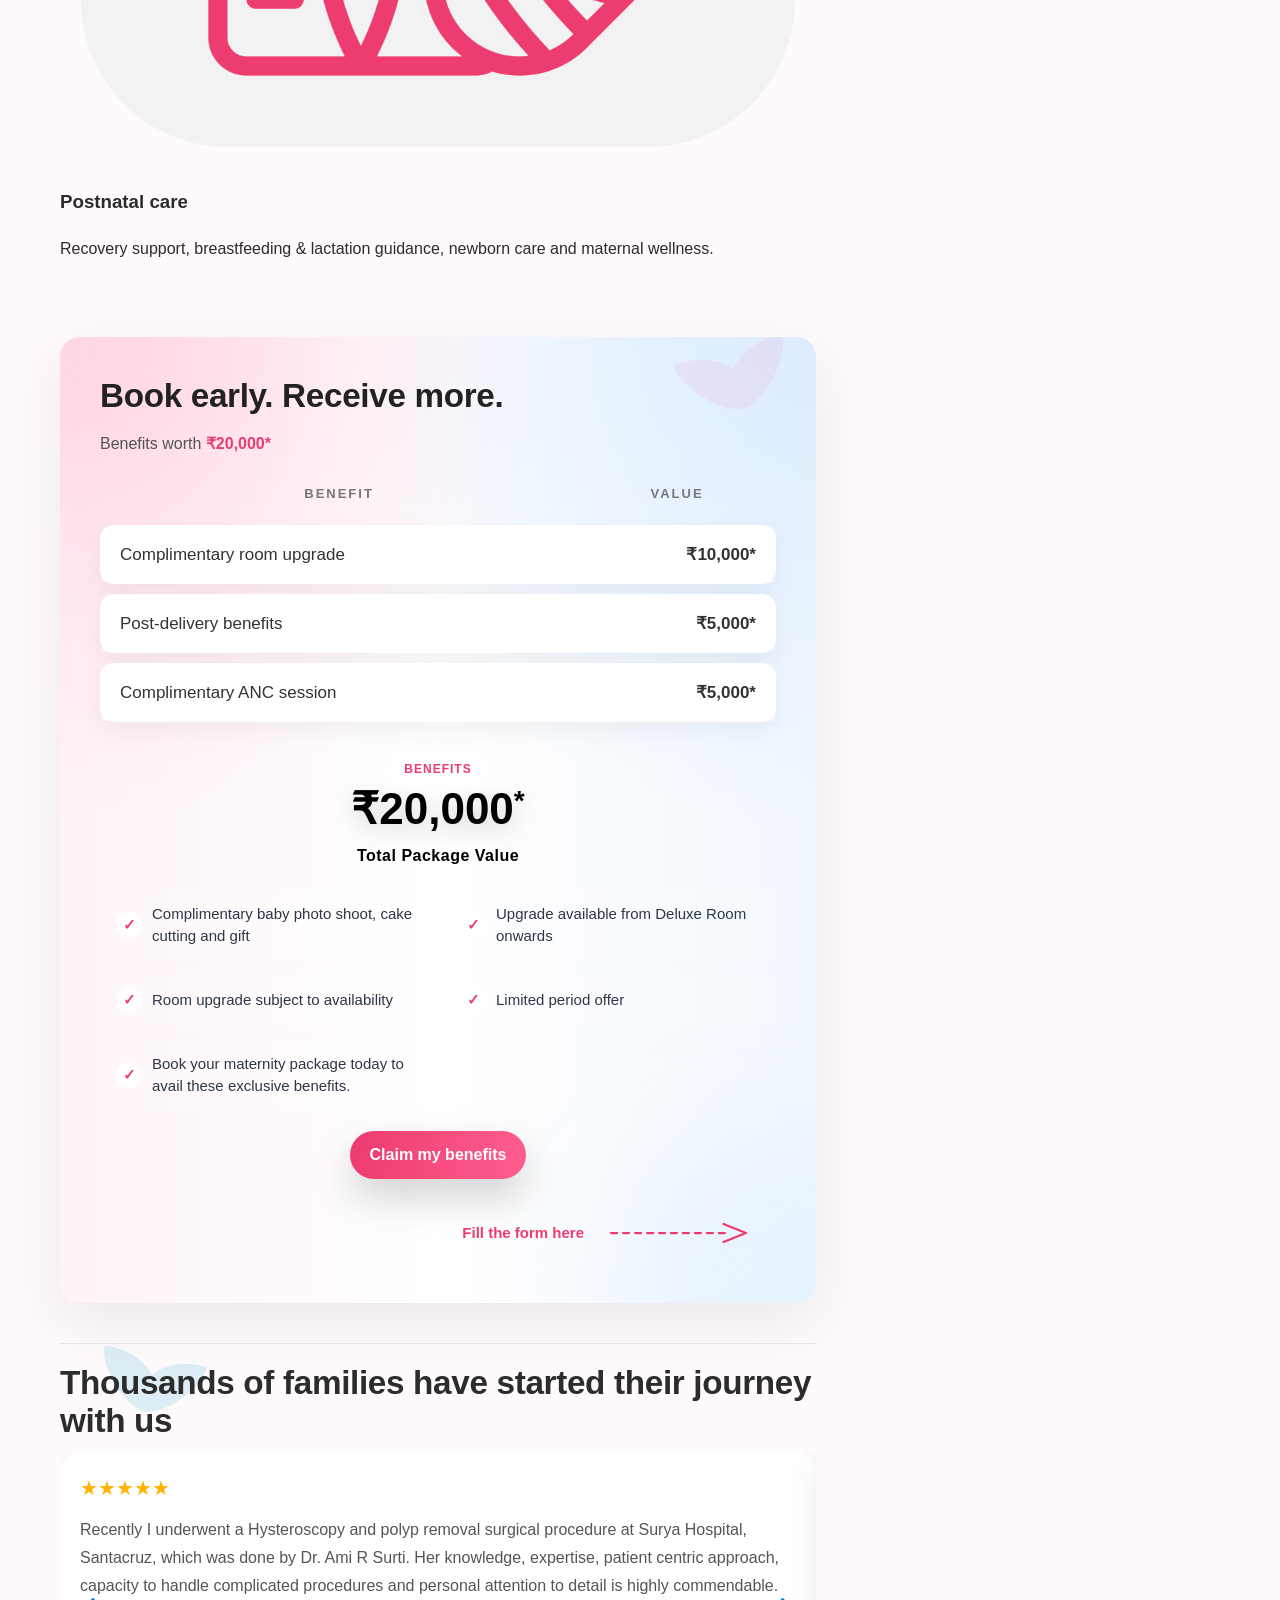
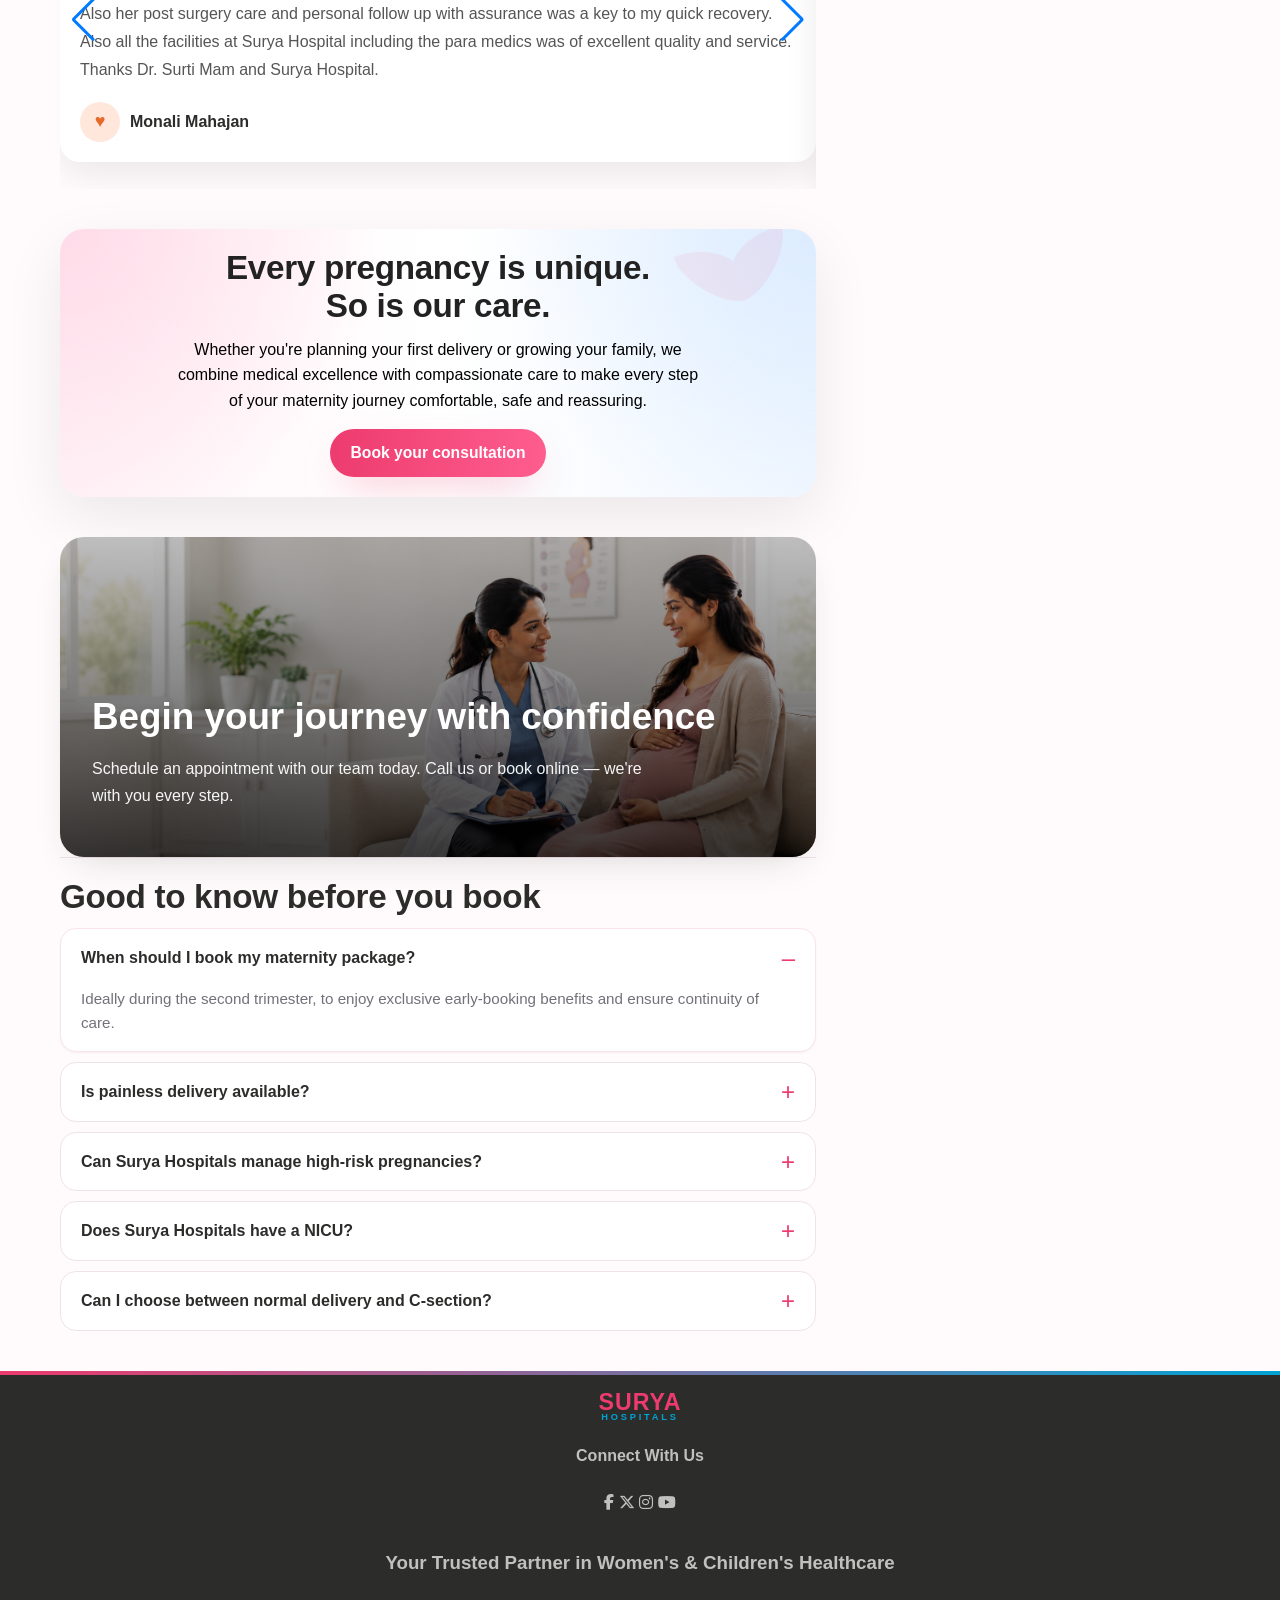
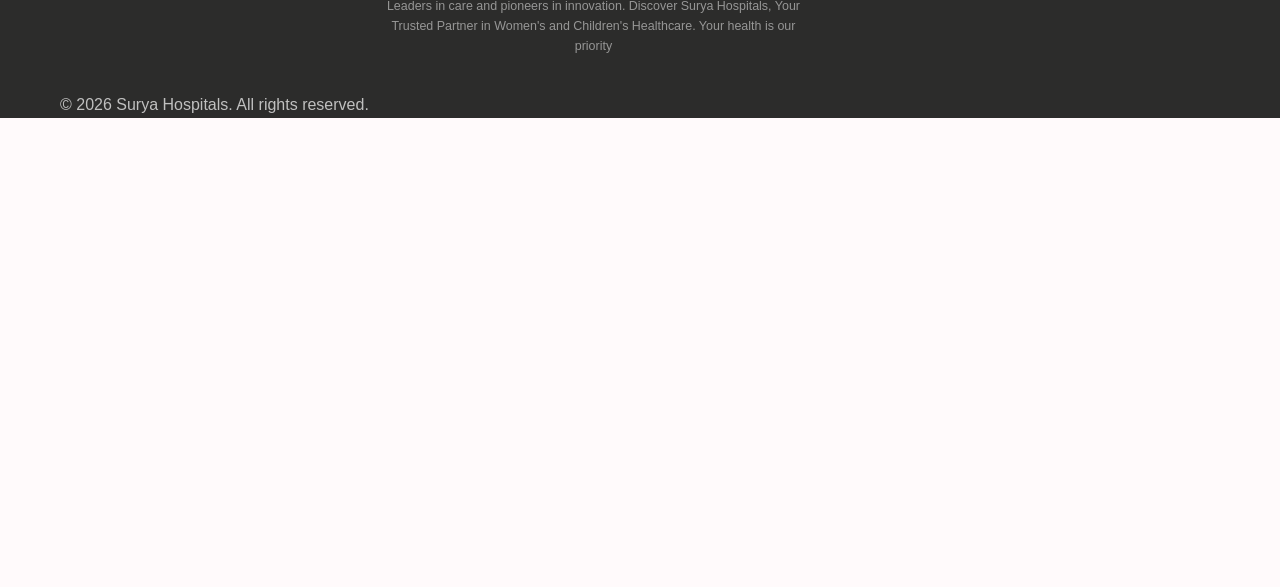
==== commit 0b1de9b4: "latest update" ====
--- a/index.html
+++ b/index.html
@@ -13,6 +13,8 @@
     <link
         href="https://fonts.googleapis.com/css2?family=Fraunces:opsz,wght@9..144,400;9..144,500;9..144,600;9..144,700&family=Plus+Jakarta+Sans:wght@400;500;600;700;800&display=swap"
         rel="stylesheet" />
+    <link rel="stylesheet" href="https://cdn.jsdelivr.net/npm/swiper@11/swiper-bundle.min.css" />
+    <link rel="stylesheet" href="https://cdnjs.cloudflare.com/ajax/libs/font-awesome/6.7.2/css/all.min.css">
     <link rel="stylesheet" href="css/styles.css" />
 </head>
 
@@ -49,13 +51,15 @@
         </div>
     </header>
     <section class="banner">
-        <picture>
-            <!-- Mobile -->
-            <source media="(max-width: 576px)" srcset="assets/website1.jpg">
-
-            <!-- Tablet/Desktop -->
-            <img src="assets/website.jpg" alt="Surya Hospital Banner">
-        </picture>
+        <a href="#lead-form" class="js-scroll">
+            <picture>
+                <!-- Mobile -->
+                <source media="(max-width: 576px)" srcset="assets/website1.jpg">
+
+                <!-- Desktop -->
+                <img src="assets/website_1.jpg" alt="Surya Hospital Banner">
+            </picture>
+        </a>
     </section>
     <!-- ============ LAYOUT: content left, sticky form right ============ -->
     <div class="container layout">
@@ -86,7 +90,7 @@
                                 required />
                         </div>
                         <div class="field">
-                            <label for="edd" class="field-label">Expected Delivery Month</label>
+
                             <select id="edd" name="edd" required>
                                 <option value="">Select Expected Delivery Month</option>
                             </select>
@@ -167,30 +171,69 @@
         <section class="block bg-host" id="why">
             <img src="assets/Surya Logo-05.png" class="bg-item bg-item-2" alt="" aria-hidden="true">
 
-            <p class="eyebrow">Why choose Surya Hospitals</p>
+
             <h2 class="section-title">More than a delivery — compassionate care for your maternity experience</h2>
 
             <div class="why-grid">
                 <div class="why-media">
-                    <img src="assets/website banner 3.jpg" alt="A mother holding her newborn at Surya Hospitals"
-                        onerror="if(!this.dataset.fb){this.dataset.fb=1;this.src='https://picsum.photos/seed/suryawhy/800/1000';}else{this.remove();}" />
-                    <div class="why-media__badge">
-                        <span class="why-media__big">40<span>+</span></span>
-                        <span class="why-media__cap">years caring for Mumbai's families</span>
-                    </div>
+                    <div class="swiper whySwiper">
+                        <div class="swiper-wrapper">
+
+                            <div class="swiper-slide">
+                                <img src="assets/Surya Logo-03.png" alt="Surya Hospitals Maternity">
+                            </div>
+
+                            <div class="swiper-slide">
+                                <img src="assets/website banner 3.jpg" alt="Mother and Baby">
+                            </div>
+
+                            <div class="swiper-slide">
+                                <img src="assets/website banner 3.jpg" alt="Pregnancy Care">
+                            </div>
+
+                            <div class="swiper-slide">
+                                <img src="assets/website banner 3.jpg" alt="Newborn Care">
+                            </div>
+
+                        </div>
+
+                        <!-- Pagination -->
+                        <div class="swiper-pagination why-pagination"></div>
+                    </div>
+
+
                 </div>
                 <div class="why-copy">
                     <p class="prose">For over 40 years, Surya Hospitals has been trusted by families across Mumbai for
                         safe pregnancies, expert deliveries and compassionate maternity care.</p>
                     <p class="prose">From your first pregnancy consultation to welcoming your baby into the world —
-                        ranked India's #1 — our maternity and gynaecology team is by your side at every moment.</p>
-                    <ul class="checklist" role="list">
-                        <li>100,000+ successful deliveries</li>
-                        <li>40+ years of trusted care</li>
-                        <li>Experienced obstetricians &amp; gynaecologists</li>
-                        <li>Level IV NICU</li>
-                        <li>24×7 emergency maternity</li>
-                        <li>Mother &amp; baby care under one roof</li>
+                        ranked India's #1 — our maternity and gynaecologist care team is by your side at every moment.
+                    </p>
+                    <ul class="highlight-chips" role="list">
+                        <li class="chip chip--pink">
+                            <span class="chip__icon">✓</span>
+                            100,000+ successful deliveries
+                        </li>
+                        <li class="chip chip--blue">
+                            <span class="chip__icon">✓</span>
+                            40+ years of trusted maternity care
+                        </li>
+                        <li class="chip chip--pink">
+                            <span class="chip__icon">✓</span>
+                            Experienced obstetricians &amp; gynaecologists
+                        </li>
+                        <li class="chip chip--blue">
+                            <span class="chip__icon">✓</span>
+                            Level IV NICU
+                        </li>
+                        <li class="chip chip--pink">
+                            <span class="chip__icon">✓</span>
+                            24×7 emergency maternity
+                        </li>
+                        <li class="chip chip--blue">
+                            <span class="chip__icon">✓</span>
+                            Mother &amp; baby care under one roof
+                        </li>
                     </ul>
                 </div>
             </div>
@@ -199,74 +242,87 @@
 
         <!-- SERVICES -->
         <section class="block" id="services">
-            <p class="eyebrow">Maternity services</p>
             <h2 class="section-title">Everything you need during your unique pregnancy journey</h2>
 
-            <div class="services-grid">
-                <article class="service-card">
-                    <span class="service-card__icon"><svg viewBox="0 0 24 24" fill="none" stroke="currentColor"
-                            stroke-width="1.6">
-                            <path
-                                d="M12 21s-7-4.35-9.33-9.4C1.1 8.1 3 4.5 6.5 4.5 8.7 4.5 10 6 12 8c2-2 3.3-3.5 5.5-3.5 3.5 0 5.4 3.6 3.83 7.1C19 16.65 12 21 12 21z" />
-                        </svg></span>
-                    <h3>Antenatal care</h3>
-                    <p>Regular pregnancy check-ups, advanced scans, nutritional counselling and fetal monitoring.</p>
+            <div class="services-list">
+                <article class="service-row">
+                    <!-- <span class="service-row__index">01</span> -->
+                    <span class="service-row__icon">
+                        <img src="assets/Antenatal_care.png" alt="Antenatal Care">
+                    </span>
+                    <div class="service-row__body">
+                        <h3>Antenatal care</h3>
+                        <p>Regular pregnancy check-ups, advanced scans, nutritional counselling and fetal monitoring.
+                        </p>
+                    </div>
                 </article>
-                <article class="service-card">
-                    <span class="service-card__icon"><svg viewBox="0 0 24 24" fill="none" stroke="currentColor"
-                            stroke-width="1.6">
-                            <circle cx="12" cy="8" r="3.2" />
-                            <path d="M5 20c0-3.6 3.1-6 7-6s7 2.4 7 6" />
-                        </svg></span>
-                    <h3>Normal delivery</h3>
-                    <p>Supporting natural childbirth in a safe, comfortable and medically supervised environment.</p>
+
+                <article class="service-row">
+                    <!-- <span class="service-row__index">02</span> -->
+                    <span class="service-row__icon">
+                        <img src="assets/Normal_delivery.png" alt="Normal delivery">
+                    </span>
+                    <div class="service-row__body">
+                        <h3>Normal delivery</h3>
+                        <p>Supporting natural childbirth in a safe, comfortable and medically supervised environment.
+                        </p>
+                    </div>
                 </article>
-                <article class="service-card">
-                    <span class="service-card__icon"><svg viewBox="0 0 24 24" fill="none" stroke="currentColor"
-                            stroke-width="1.6">
-                            <path
-                                d="M12 3v4M12 17v4M3 12h4M17 12h4M5.6 5.6l2.8 2.8M15.6 15.6l2.8 2.8M18.4 5.6l-2.8 2.8M8.4 15.6l-2.8 2.8" />
-                        </svg></span>
-                    <h3>Painless delivery</h3>
-                    <p>Modern pain-management techniques including epidural support for a more comfortable birth.</p>
+
+                <article class="service-row">
+                    <!-- <span class="service-row__index">03</span> -->
+                    <span class="service-row__icon">
+                        <img src="assets/Painless_delivery.png" alt="Painless delivery">
+                    </span>
+                    <div class="service-row__body">
+                        <h3>Painless delivery</h3>
+                        <p>Modern pain management techniques including epidural support for a more comfortable birth
+                            experience.</p>
+                    </div>
                 </article>
-                <article class="service-card">
-                    <span class="service-card__icon"><svg viewBox="0 0 24 24" fill="none" stroke="currentColor"
-                            stroke-width="1.6">
-                            <path d="M12 3l8 4v5c0 4.4-3.4 7.7-8 9-4.6-1.3-8-4.6-8-9V7l8-4z" />
-                            <path d="M9.5 12l1.8 1.8 3.2-3.6" />
-                        </svg></span>
-                    <h3>High-risk pregnancy care</h3>
-                    <p>Comprehensive care for pregnancies needing specialised maternal, fetal monitoring and Level IV
-                        NICU.</p>
+
+                <article class="service-row">
+                    <!-- <span class="service-row__index">04</span> -->
+                    <span class="service-row__icon">
+                        <img src="assets/High_risk_pregnancy_care.png" alt="High-risk pregnancy care">
+                    </span>
+                    <div class="service-row__body">
+                        <h3>High-risk pregnancy care</h3>
+                        <p>Comprehensive care for pregnancies requiring specialised maternal, fetal monitoring and LEVEL
+                            IV NICU.</p>
+                    </div>
                 </article>
-                <article class="service-card">
-                    <span class="service-card__icon"><svg viewBox="0 0 24 24" fill="none" stroke="currentColor"
-                            stroke-width="1.6">
-                            <rect x="4" y="4" width="16" height="16" rx="3" />
-                            <path d="M9 12h6M12 9v6" />
-                        </svg></span>
-                    <h3>Caesarean delivery (C-section)</h3>
-                    <p>Safe surgical deliveries supported by experienced OB-GYN and neonatal specialists.</p>
+
+                <article class="service-row">
+                    <!-- <span class="service-row__index">05</span> -->
+                    <span class="service-row__icon">
+                        <img src="assets/Caesarean_delivery.png" alt="Caesarean delivery (C-section)">
+                    </span>
+                    <div class="service-row__body">
+                        <h3>Caesarean delivery (C-section)</h3>
+                        <p>Safe surgical deliveries supported by experienced OB-GYN and neonatal specialists.</p>
+                    </div>
                 </article>
-                <article class="service-card">
-                    <span class="service-card__icon"><svg viewBox="0 0 24 24" fill="none" stroke="currentColor"
-                            stroke-width="1.6">
-                            <path d="M7 13a5 5 0 0110 0v3a3 3 0 01-3 3h-4a3 3 0 01-3-3v-3z" />
-                            <path d="M9 13V8a3 3 0 016 0v5" />
-                        </svg></span>
-                    <h3>Postnatal care</h3>
-                    <p>Recovery support, breastfeeding &amp; lactation guidance, newborn care and maternal wellness.</p>
+
+                <article class="service-row">
+                    <!-- <span class="service-row__index">06</span> -->
+                    <span class="service-row__icon">
+                        <img src="assets/Postnatal_care.png" alt="Postnatal care">
+                    </span>
+                    <div class="service-row__body">
+                        <h3>Postnatal care</h3>
+                        <p>Recovery support, breastfeeding &amp; lactation guidance, newborn care and maternal wellness.
+                        </p>
+                    </div>
                 </article>
             </div>
         </section>
-
         <!-- BENEFITS -->
         <section class="benefits" id="benefits">
             <img src="assets/Surya Logo-05.png" class="bg-item bg-item-3" alt="" aria-hidden="true">
-            <p class="eyebrow eyebrow--light">Exclusive package benefits</p>
+
             <h2 class="section-title section-title--light">Book early. Receive more.</h2>
-            <p class="benefits__worth">Complimentary benefits worth <strong>₹20,000*</strong></p>
+            <p class="benefits__worth">Benefits worth <strong>₹20,000*</strong></p>
 
             <table class="benefits__table">
                 <thead>
@@ -297,7 +353,7 @@
                 </tfoot>
             </table>
             <div class="benefits-total">
-                <span class="offer-tag">🎁 Complimentary Benefits</span>
+                <span class="offer-tag"> Benefits</span>
 
                 <h2>₹20,000<span>*</span></h2>
 
@@ -309,6 +365,7 @@
                 <li>Upgrade available from Deluxe Room onwards</li>
                 <li>Room upgrade subject to availability</li>
                 <li>Limited period offer</li>
+                <li>Book your maternity package today to avail these exclusive benefits.</li>
             </ul>
             <a href="#lead-form" class="btn btn--primary js-scroll"
                 style="display:block;width:fit-content;margin:0 auto;">
@@ -331,129 +388,161 @@
             <!-- decorative watermark #4 — slightly darker -->
             <img src="assets/Surya Logo-04.png" class="bg-item bg-item-4" alt="" aria-hidden="true">
 
-            <p class="eyebrow">Patient testimonials</p>
+
             <h2 class="section-title">
                 Thousands of families have started their journey with us
             </h2>
 
-            <div class="tcards">
-
-                <!-- Card 1 -->
-                <article class="tcard">
-                    <div class="tcard__stars">★★★★★</div>
-
-                    <blockquote class="testimonial-text">
-                        Recently I underwent a Hysteroscopy and polyp removal surgical procedure at Surya
-                        Hospital, Santacruz, which was done by Dr. Ami R Surti. Her knowledge, expertise,
-                        patient centric approach, capacity to handle complicated procedures and personal
-                        attention to detail is highly commendable. Also her post surgery care and personal
-                        follow up with assurance was a key to my quick recovery.
-
-                        Also all the facilities at Surya Hospital including the para medics was of excellent
-                        quality and service. Thanks Dr. Surti Mam and Surya Hospital.
-                    </blockquote>
-
-                    <button class="read-more-btn">Read More</button>
-
-                    <figcaption>
-                        <span class="tcard__avatar">♥</span>
-                        Monali Mahajan
-                    </figcaption>
-                </article>
-
-                <!-- Card 2 -->
-                <article class="tcard">
-                    <div class="tcard__stars">★★★★★</div>
-
-                    <blockquote class="testimonial-text">
-                        Our daughter is turning 13 this year, and Dr. Sonal Saste has been caring for her since birth.
-                        Over the years, she has become much more than just our pediatrician. She has an incredible
-                        ability to understand my daughter from the moment she walks into the room.
-
-                        Her diagnostic acumen and clinical judgment are outstanding, but what truly sets her apart is
-                        the comfort and confidence she gives parents. No matter how anxious or overwhelmed we feel, we
-                        always leave her clinic reassured and hopeful.
-
-                        Thank you, Dr. Saste, for treating our daughter with such kindness, patience, and genuine
-                        affection. Knowing she is in your care gives us immense peace of mind. We are deeply grateful
-                        for everything you do.
-
-                        You are, and always will be, our favorite doctor. ❤️
-                    </blockquote>
-                    <button class="read-more-btn">Read More</button>
-                    <figcaption>
-                        <span class="tcard__avatar">♥</span>
-                        trupti Kotian
-                    </figcaption>
-                </article>
-
-                <!-- Card 3 -->
-                <article class="tcard">
-                    <div class="tcard__stars">★★★★★</div>
-
-                    <blockquote class="testimonial-text">
-                        We are incredibly grateful to Dr Ami Surti for safely bringing our baby into this
-                        world.
-
-                        Throughout our entire journey, she was exceptionally caring, dedicated, and always
-                        available whenever we needed her, regardless of the time. Her promptness, humility,
-                        and sense of responsibility gave us immense confidence and comfort.
-
-                        She is not only an outstanding gynaecologist but also a genuinely compassionate
-                        human being who supports her patients every step of the way. Her expertise in the
-                        operation theatre and her calm, reassuring approach made one of the most important
-                        moments of our lives feel safe and positive.
-
-                        We would also like to sincerely appreciate Surya Hospital for its excellent
-                        facilities, outstanding hygiene standards, and warm hospitality. The nursing staff,
-                        support teams, and overall hospital management were courteous, attentive, and highly
-                        professional. The comfortable environment and quality of care made our stay
-                        extremely pleasant and stress-free during such an important phase of our lives.
-
-                        Thank you to Dr Ami Surti and the entire team at Surya Hospital for making our
-                        journey to parenthood so special. We wholeheartedly recommend them to anyone
-                        seeking exceptional maternity care.
-                    </blockquote>
-
-                    <button class="read-more-btn">Read More</button>
-
-                    <figcaption>
-                        <span class="tcard__avatar">♥</span>
-                        Shesha Purav Parekh
-                    </figcaption>
-                </article>
-
-
-                <article class="tcard">
-                    <div class="tcard__stars">★★★★★</div>
-
-                    <blockquote class="testimonial-text">
-                        The service, doctors, and overall care at the hospital are truly exceptional. However, I would
-                        especially like to acknowledge the often-unsung heroes who work tirelessly behind the scenes and
-                        play a crucial role in supporting patients and their families during challenging times — the TPA
-                        & Billing team.
-
-                        I would like to extend my sincere appreciation to Kalpita Ma'am for her outstanding support and
-                        kindness. Despite her working hours having ended, she took the time to understand my situation
-                        and the long distance I had traveled. She went above and beyond her responsibilities by
-                        accepting and processing my pre-approval claim form, ensuring that there was no delay in the
-                        process.
-
-                        Her professionalism, empathy, and willingness to help made a significant difference during a
-                        stressful time. Employees like Kalpita Ma'am are a true asset to any healthcare institution and
-                        exemplify what patient-centric service should look like.
-
-                        Thank you, Kalpita Ma'am, for your dedication and commitment. Please continue the excellent
-                        work—you have my deepest gratitude and respect.
-                    </blockquote>
-
-                    <button class="read-more-btn">Read More</button>
-
-                    <figcaption>
-                        <span class="tcard__avatar">♥</span>
-                        Arvind Ramanarayanan
-                    </figcaption>
-                </article>
+            <div class="swiper testimonialSwiper">
+                <div class="swiper-wrapper">
+                    <div class="swiper-slide">
+                        <!-- Card 1 -->
+                        <article class="tcard">
+                            <div class="tcard__stars">★★★★★</div>
+
+                            <blockquote class="testimonial-text">
+                                Recently I underwent a Hysteroscopy and polyp removal surgical procedure at Surya
+                                Hospital, Santacruz, which was done by Dr. Ami R Surti. Her knowledge, expertise,
+                                patient centric approach, capacity to handle complicated procedures and personal
+                                attention to detail is highly commendable. Also her post surgery care and personal
+                                follow up with assurance was a key to my quick recovery.
+
+                                Also all the facilities at Surya Hospital including the para medics was of excellent
+                                quality and service. Thanks Dr. Surti Mam and Surya Hospital.
+                            </blockquote>
+
+                            <button class="read-more-btn">Read More</button>
+
+                            <figcaption>
+                                <span class="tcard__avatar">♥</span>
+                                Monali Mahajan
+                            </figcaption>
+                        </article>
+                    </div>
+                    <div class="swiper-slide">
+                        <!-- Card 2 -->
+                        <article class="tcard">
+                            <div class="tcard__stars">★★★★★</div>
+
+                            <blockquote class="testimonial-text">
+                                Our daughter is turning 13 this year, and Dr. Sonal Saste has been caring for her since
+                                birth.
+                                Over the years, she has become much more than just our pediatrician. She has an
+                                incredible
+                                ability to understand my daughter from the moment she walks into the room.
+
+                                Her diagnostic acumen and clinical judgment are outstanding, but what truly sets her
+                                apart
+                                is
+                                the comfort and confidence she gives parents. No matter how anxious or overwhelmed we
+                                feel,
+                                we
+                                always leave her clinic reassured and hopeful.
+
+                                Thank you, Dr. Saste, for treating our daughter with such kindness, patience, and
+                                genuine
+                                affection. Knowing she is in your care gives us immense peace of mind. We are deeply
+                                grateful
+                                for everything you do.
+
+                                You are, and always will be, our favorite doctor. ❤️
+                            </blockquote>
+                            <button class="read-more-btn">Read More</button>
+                            <figcaption>
+                                <span class="tcard__avatar">♥</span>
+                                trupti Kotian
+                            </figcaption>
+                        </article>
+                    </div>
+                    <div class="swiper-slide">
+                        <!-- Card 3 -->
+                        <article class="tcard">
+                            <div class="tcard__stars">★★★★★</div>
+
+                            <blockquote class="testimonial-text">
+                                We are incredibly grateful to Dr Ami Surti for safely bringing our baby into this
+                                world.
+
+                                Throughout our entire journey, she was exceptionally caring, dedicated, and always
+                                available whenever we needed her, regardless of the time. Her promptness, humility,
+                                and sense of responsibility gave us immense confidence and comfort.
+
+                                She is not only an outstanding gynaecologist but also a genuinely compassionate
+                                human being who supports her patients every step of the way. Her expertise in the
+                                operation theatre and her calm, reassuring approach made one of the most important
+                                moments of our lives feel safe and positive.
+
+                                We would also like to sincerely appreciate Surya Hospital for its excellent
+                                facilities, outstanding hygiene standards, and warm hospitality. The nursing staff,
+                                support teams, and overall hospital management were courteous, attentive, and highly
+                                professional. The comfortable environment and quality of care made our stay
+                                extremely pleasant and stress-free during such an important phase of our lives.
+
+                                Thank you to Dr Ami Surti and the entire team at Surya Hospital for making our
+                                journey to parenthood so special. We wholeheartedly recommend them to anyone
+                                seeking exceptional maternity care.
+                            </blockquote>
+
+                            <button class="read-more-btn">Read More</button>
+
+                            <figcaption>
+                                <span class="tcard__avatar">♥</span>
+                                Shesha Purav Parekh
+                            </figcaption>
+                        </article>
+                    </div>
+                    <div class="swiper-slide">
+                        <article class="tcard">
+                            <div class="tcard__stars">★★★★★</div>
+
+                            <blockquote class="testimonial-text">
+                                The service, doctors, and overall care at the hospital are truly exceptional. However, I
+                                would
+                                especially like to acknowledge the often-unsung heroes who work tirelessly behind the
+                                scenes
+                                and
+                                play a crucial role in supporting patients and their families during challenging times —
+                                the
+                                TPA
+                                & Billing team.
+
+                                I would like to extend my sincere appreciation to Kalpita Ma'am for her outstanding
+                                support
+                                and
+                                kindness. Despite her working hours having ended, she took the time to understand my
+                                situation
+                                and the long distance I had traveled. She went above and beyond her responsibilities by
+                                accepting and processing my pre-approval claim form, ensuring that there was no delay in
+                                the
+                                process.
+
+                                Her professionalism, empathy, and willingness to help made a significant difference
+                                during a
+                                stressful time. Employees like Kalpita Ma'am are a true asset to any healthcare
+                                institution
+                                and
+                                exemplify what patient-centric service should look like.
+
+                                Thank you, Kalpita Ma'am, for your dedication and commitment. Please continue the
+                                excellent
+                                work—you have my deepest gratitude and respect.
+                            </blockquote>
+
+                            <button class="read-more-btn">Read More</button>
+
+                            <figcaption>
+                                <span class="tcard__avatar">♥</span>
+                                Arvind Ramanarayanan
+                            </figcaption>
+                        </article>
+                    </div>
+                </div>
+
+                <div class="testimonial-nav">
+                    <div class="swiper-button-prev"></div>
+                    <div class="swiper-pagination"></div>
+                    <div class="swiper-button-next"></div>
+                </div>
             </div>
         </section>
 
@@ -462,8 +551,8 @@
             <!-- decorative watermark #3 -->
             <img src="assets/Surya Logo-05.png" class="bg-item bg-item-3" alt="" aria-hidden="true">
 
-            <p class="eyebrow eyebrow--light">Our promise</p>
-            <h2 class="section-title section-title--light">Every pregnancy is unique. So is our care.</h2>
+
+            <h2 class="section-title section-title--light">Every pregnancy is unique. <br> So is our care.</h2>
             <p class="promise__text">
                 Whether you're planning your first delivery or growing your family, we combine medical
                 excellence with compassionate care to make every step of your maternity journey
@@ -476,7 +565,7 @@
 
         <!-- JOURNEY IMAGE BAND -->
         <section class=" journey">
-                <img src="assets/website 2.jpg" alt="Surya Hospitals maternity facility"
+                <img src="assets/website_banner_image_2.png" alt="Surya Hospitals maternity facility"
                     onerror="if(!this.dataset.fb){this.dataset.fb=1;this.src='https://picsum.photos/seed/suryajourney/1200/520';}else{this.remove();}" />
                 <div class="journey__overlay">
                     <h2>Begin your journey with confidence</h2>
@@ -488,7 +577,7 @@
 
         <!-- FAQ -->
         <section class="block" id="faq">
-            <p class="eyebrow">Frequently asked questions</p>
+
             <h2 class="section-title">Good to know before you book</h2>
 
             <div class="faq-list">
@@ -534,18 +623,62 @@
     <!-- ============ FOOTER ============ -->
     <footer class="footer">
         <div class="container footer__inner">
-            <a href="#top" class="footer__logo-link" aria-label="Surya Hospitals home">
-                <img src="assets/Surya Logo-02.png" alt="Surya Hospitals" class="footer__logo"
-                    onerror="this.style.display='none';this.nextElementSibling.style.display='flex';" />
-                <span class="brand__fallback brand__fallback--footer"
-                    aria-hidden="true">SURYA<small>HOSPITALS</small></span>
-            </a>
-            <p class="footer__disclaimer">
-                Benefits are part of a limited-period offer, subject to terms &amp; conditions. Room upgrade subject to
-                availability.
-            </p>
-            <p class="footer__copy">© <span id="year"></span> Surya Hospitals. All rights reserved.</p>
+
+            <!-- Left -->
+            <div class="footer__left">
+
+                <a href="#top" class="footer__logo-link" aria-label="Surya Hospitals home">
+                    <img src="assets/footerlogo.png" alt="Surya Hospitals" class="footer__logo"
+                        onerror="this.style.display='none';this.nextElementSibling.style.display='flex';" />
+                    <span class="brand__fallback brand__fallback--footer"
+                        aria-hidden="true">SURYA<small>HOSPITALS</small></span>
+                </a>
+
+                <h4 class="footer__title">Connect With Us</h4>
+
+                <div class="footer__social">
+
+                    <a href="https://www.facebook.com/suryahospitalsindia/" target="_blank" aria-label="Facebook">
+                        <i class="fab fa-facebook-f"></i>
+                    </a>
+
+                    <a href="https://twitter.com/SuryaHospitals" target="_blank" aria-label="Twitter">
+                        <i class="fab fa-x-twitter"></i>
+                    </a>
+
+                    <a href="https://www.instagram.com/suryahospitals/" target="_blank" aria-label="Instagram">
+                        <i class="fab fa-instagram"></i>
+                    </a>
+
+                    <a href="https://www.youtube.com/channel/UCd4zax49Ge9KECO48XyruVA" target="_blank"
+                        aria-label="YouTube">
+                        <i class="fab fa-youtube"></i>
+                    </a>
+
+                </div>
+
+            </div>
+
+            <!-- Right -->
+            <div class="footer__right">
+
+                <h3>Your Trusted Partner in Women's & Children's Healthcare</h3>
+
+                <p class="footer__disclaimer">
+                    Leaders in care and pioneers in innovation. Discover Surya Hospitals, Your Trusted Partner in
+                    Women's and Children's Healthcare. Your health is our priority
+                </p>
+
+            </div>
+
         </div>
+
+        <div class="footer__bottom">
+            <div class="container">
+                <p>© <span id="year"></span> Surya Hospitals. All rights reserved.</p>
+            </div>
+        </div>
+
     </footer>
 
     <!-- ============ MOBILE BOTTOM BAR ============ -->
@@ -574,6 +707,7 @@
     </nav>
 
     <script src="js/script.js"></script>
+    <script src="https://cdn.jsdelivr.net/npm/swiper@11/swiper-bundle.min.js"></script>
 </body>
 <script>
     const edd = document.getElementById("edd");
@@ -600,6 +734,56 @@
 
         edd.appendChild(option);
     }
+
+
+    const swiper = new Swiper(".testimonialSwiper", {
+        loop: true,
+        spaceBetween: 30,
+        autoplay: {
+            delay: 5000,
+            disableOnInteraction: false,
+        },
+        pagination: {
+            el: ".swiper-pagination",
+            clickable: true,
+        },
+        navigation: {
+            nextEl: ".swiper-button-next",
+            prevEl: ".swiper-button-prev",
+        },
+        breakpoints: {
+            0: {
+                slidesPerView: 1,
+            },
+            768: {
+                slidesPerView: 1,
+            },
+            1200: {
+                slidesPerView: 1,
+            },
+        },
+        on: {
+            init: function () { refreshReadMoreButtons(); },
+            slideChangeTransitionEnd: function () { refreshReadMoreButtons(); },
+        },
+    });
+
+    const whySwiper = new Swiper(".whySwiper", {
+        loop: true,
+        effect: "fade",
+        fadeEffect: {
+            crossFade: true
+        },
+        speed: 1000,
+        autoplay: {
+            delay: 3500,
+            disableOnInteraction: false,
+        },
+        pagination: {
+            el: ".why-pagination",
+            clickable: true,
+        },
+    });
 </script>
 
 </html>
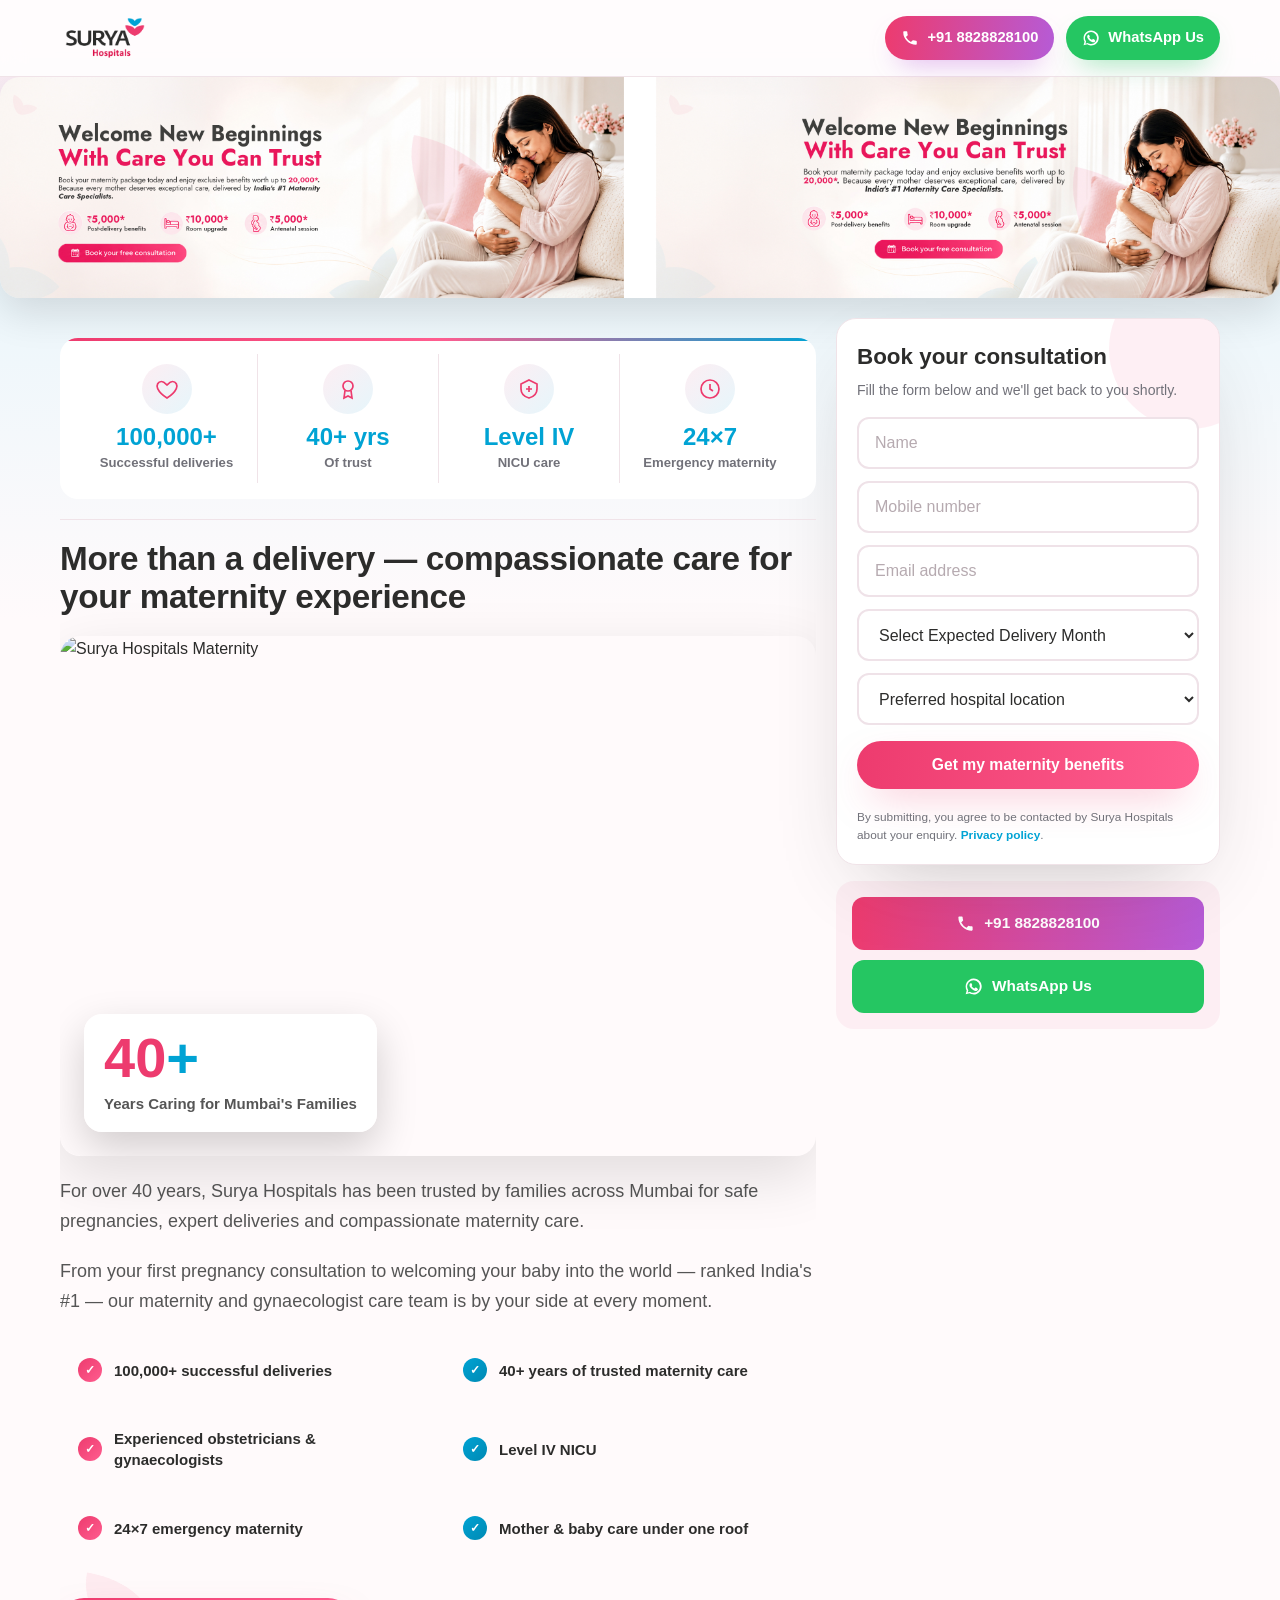
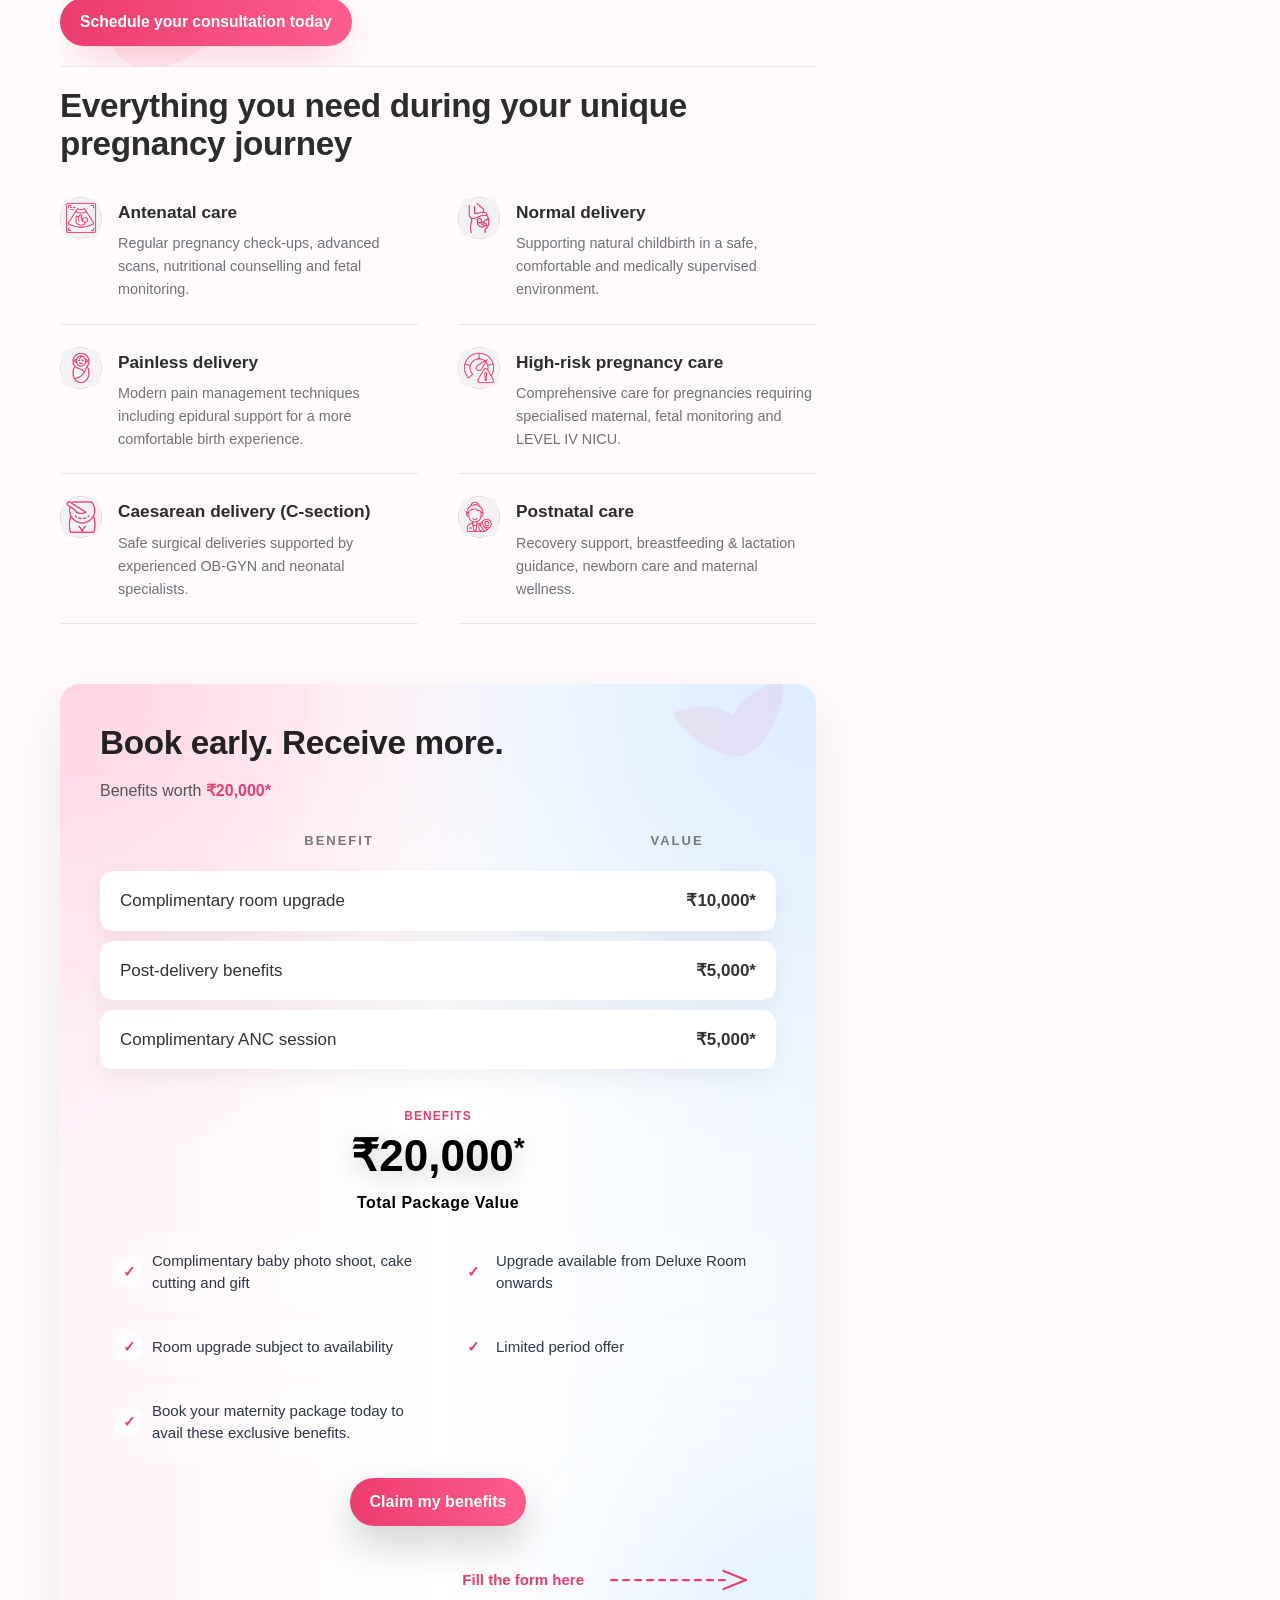
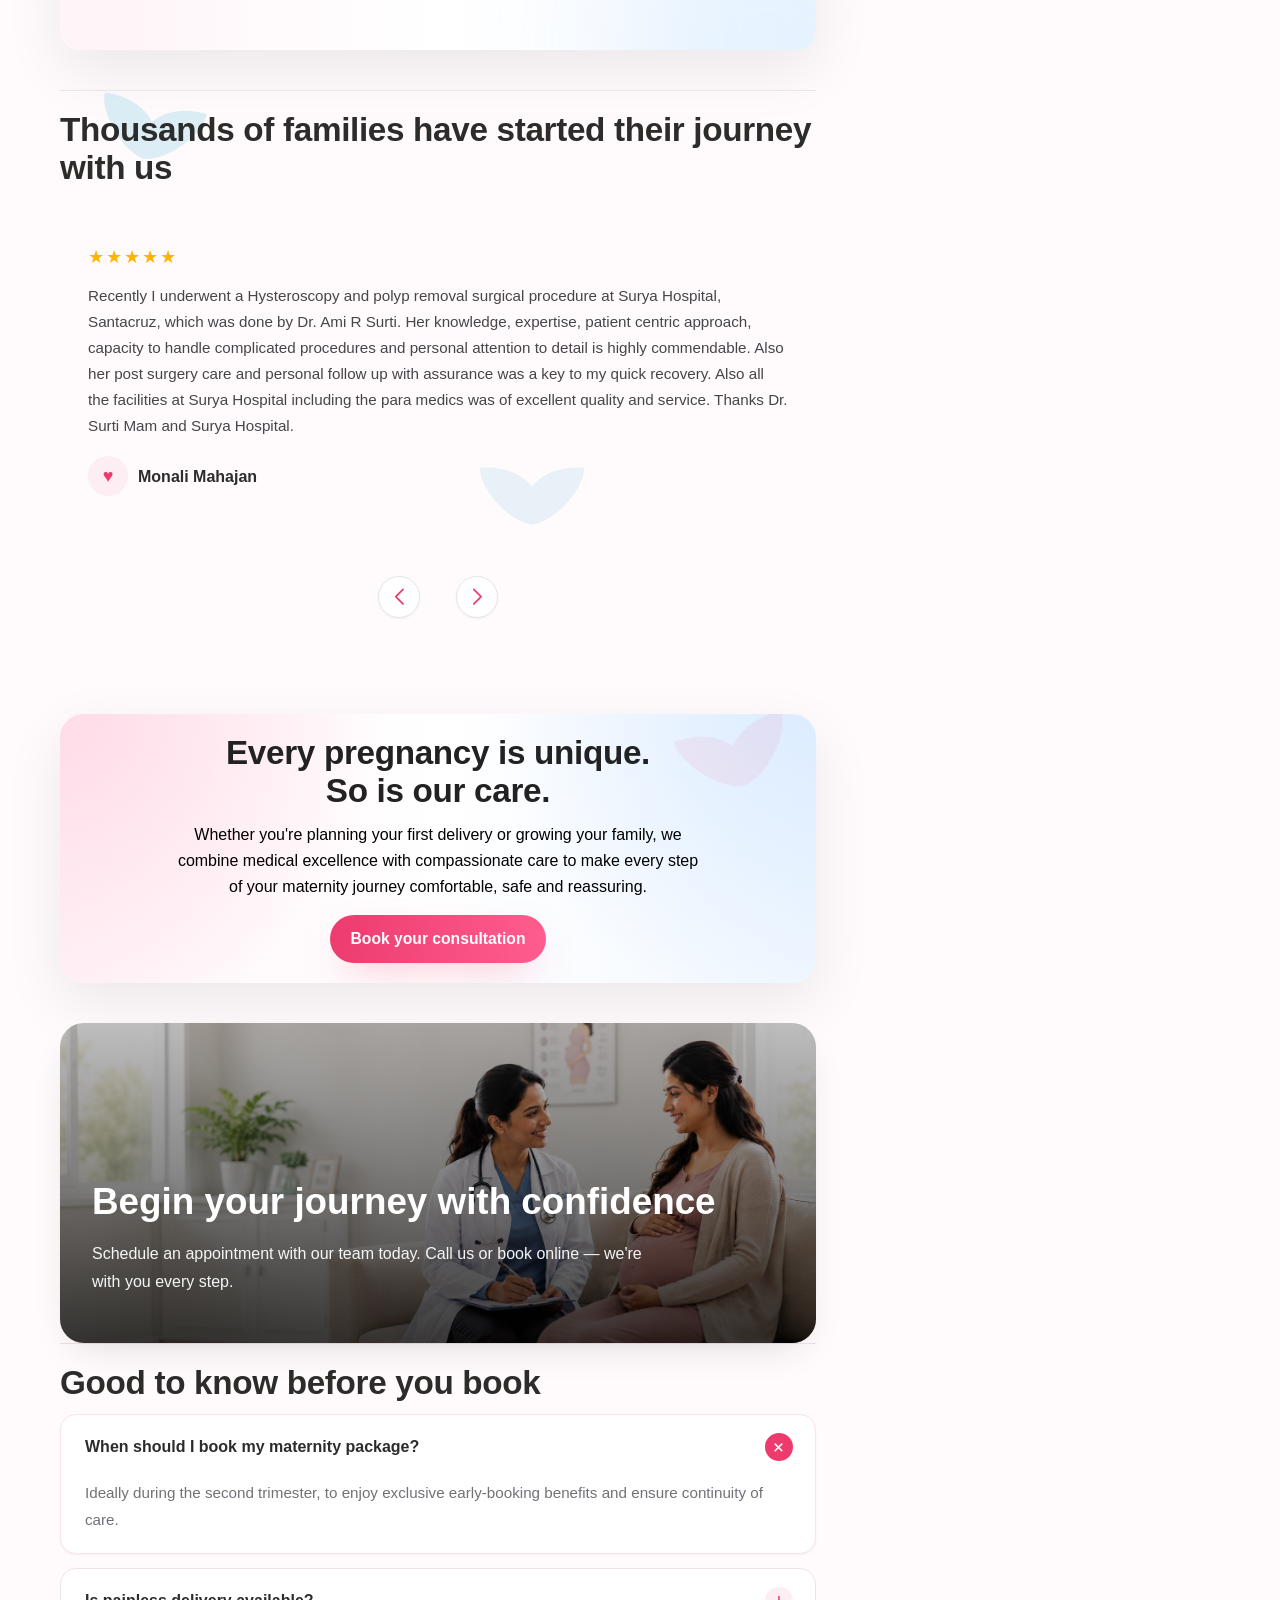
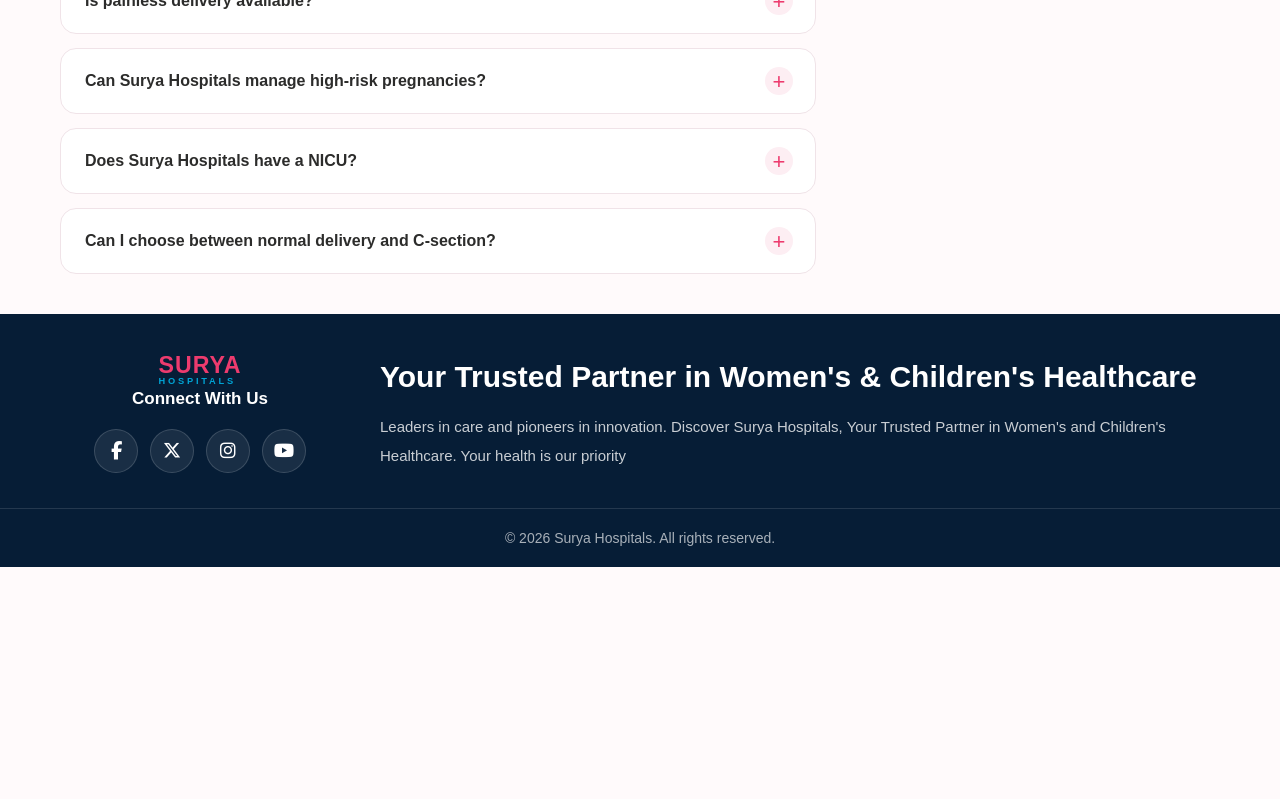
==== commit 3f20018d: "img updated working on mobile banner" ====
--- a/index.html
+++ b/index.html
@@ -54,7 +54,7 @@
         <a href="#lead-form" class="js-scroll">
             <picture>
                 <!-- Mobile -->
-                <source media="(max-width: 576px)" srcset="assets/website1.jpg">
+                <source media="(max-width: 576px)" srcset="assets/website_mobile.jpg">
 
                 <!-- Desktop -->
                 <img src="assets/website_1.jpg" alt="Surya Hospital Banner">
@@ -180,28 +180,31 @@
                         <div class="swiper-wrapper">
 
                             <div class="swiper-slide">
-                                <img src="assets/Surya Logo-03.png" alt="Surya Hospitals Maternity">
+                                <img src="assets/website_banner_images_5.jpg" alt="Surya Hospitals Maternity">
                             </div>
 
                             <div class="swiper-slide">
-                                <img src="assets/website banner 3.jpg" alt="Mother and Baby">
+                                <img src="assets/website_banner_4.jpg" alt="Mother and Baby">
                             </div>
 
                             <div class="swiper-slide">
-                                <img src="assets/website banner 3.jpg" alt="Pregnancy Care">
+                                <img src="assets/website_banner_3.jpg" alt="Pregnancy Care">
                             </div>
 
-                            <div class="swiper-slide">
-                                <img src="assets/website banner 3.jpg" alt="Newborn Care">
-                            </div>
-
                         </div>
 
-                        <!-- Pagination -->
                         <div class="swiper-pagination why-pagination"></div>
                     </div>
 
-
+                    <!-- Floating Badge -->
+                    <div class="why-media__badge">
+                        <span class="why-media__big">
+                            40<span>+</span>
+                        </span>
+                        <span class="why-media__cap">
+                            Years Caring for Mumbai's Families
+                        </span>
+                    </div>
                 </div>
                 <div class="why-copy">
                     <p class="prose">For over 40 years, Surya Hospitals has been trusted by families across Mumbai for
--- a/css/styles.css
+++ b/css/styles.css
@@ -572,9 +572,9 @@
     margin: 20px 0;
     padding: 16px;
     background: #fff;
-    border: 1px solid var(--line);
+
     border-radius: 18px;
-    box-shadow: var(--shadow-sm);
+
     position: relative;
     overflow: hidden;
 }
@@ -705,34 +705,39 @@
 
 .why-media__badge {
     position: absolute;
-    left: 16px;
-    bottom: 16px;
-    background: rgba(255, 255, 255, .9);
-    backdrop-filter: blur(12px);
-    padding: 14px 16px;
-    border-radius: 16px;
-    box-shadow: 0 10px 30px rgba(0, 0, 0, .12);
+    left: 24px;
+    bottom: 24px;
+    z-index: 20;
+
+    background: rgba(255, 255, 255, .92);
+    backdrop-filter: blur(14px);
+
+    padding: 16px 20px;
+    border-radius: 18px;
+
+    box-shadow: 0 16px 40px rgba(0, 0, 0, .18);
+
+    min-width: 220px;
 }
 
 .why-media__big {
     display: block;
-    font-family: var(--font-display);
-    font-size: 52px;
-    font-weight: 700;
-    color: #ed3b6e;
+    font-size: 56px;
+    font-weight: 800;
     line-height: 1;
+    color: var(--pink);
 }
 
 .why-media__big span {
-    color: #2b67f6;
+    color: var(--blue);
 }
 
 .why-media__cap {
     display: block;
     margin-top: 6px;
-    color: #555;
     font-size: 15px;
     font-weight: 600;
+    color: #555;
 }
 
 .why-copy {
@@ -746,50 +751,120 @@
     margin-bottom: 20px;
 }
 
-.checklist {
+.whySwiper {
+    width: 100%;
+    height: 100%;
+    border-radius: inherit;
+}
+
+.whySwiper .swiper-slide {
+    height: 100%;
+}
+
+.whySwiper img {
+    width: 100%;
+    height: 100%;
+    object-fit: cover;
+    display: block;
+}
+
+/* Bottom dots */
+.why-pagination {
+    bottom: 18px !important;
+}
+
+.why-pagination .swiper-pagination-bullet {
+    width: 10px;
+    height: 10px;
+    background: #fff;
+    opacity: .6;
+}
+
+.why-pagination .swiper-pagination-bullet-active {
+    opacity: 1;
+    width: 28px;
+    border-radius: 999px;
+}
+
+.highlight-chips {
     list-style: none;
     display: grid;
-    grid-template-columns: repeat(3, 1fr);
-    gap: 16px;
-    margin-top: 20px;
+    grid-template-columns: repeat(2, minmax(0, 1fr));
+    gap: 14px;
+    margin-top: 24px;
     padding: 0;
 }
 
-.checklist li {
+.chip {
     display: flex;
     align-items: center;
     gap: 12px;
-    padding: 16px;
-    background: #fff;
-    border: 1px solid #ececec;
-    border-radius: 16px;
-    box-shadow: 0 8px 25px rgba(0, 0, 0, .05);
-    transition: .35s;
+    width: 100%;
+    min-height: 60px;
+    padding: 14px 18px;
     font-size: 15px;
     font-weight: 600;
-    color: #444;
-    line-height: 22px;
-}
-
-.checklist li:hover {
-    transform: translateY(-4px);
-    border-color: #ed3b6e;
-    box-shadow: 0 15px 35px rgba(0, 0, 0, .10);
-}
-
-.checklist li::before {
-    content: "✓";
-    width: 32px;
-    height: 32px;
-    min-width: 32px;
+    line-height: 1.4;
+    color: var(--ink);
+    transition: all .25s ease;
+}
+
+.chip:hover {
+    transform: translateY(-3px);
+}
+
+.chip__icon {
+    flex-shrink: 0;
+
     display: flex;
+    align-items: center;
     justify-content: center;
-    align-items: center;
+
+    width: 24px;
+    height: 24px;
     border-radius: 50%;
-    background: linear-gradient(135deg, #ed3b6e, #ff7ca8);
+
     color: #fff;
+    font-size: 12px;
     font-weight: 700;
-    font-size: 16px;
+}
+
+.chip--pink {}
+
+.chip--pink:hover {
+    border-color: var(--pink);
+}
+
+.chip--pink .chip__icon {
+    background: linear-gradient(135deg, var(--pink), var(--pink-2));
+}
+
+.chip--blue {}
+
+.chip--blue:hover {
+    border-color: var(--blue);
+}
+
+.chip--blue .chip__icon {
+    background: linear-gradient(135deg, var(--blue), var(--blue-dark));
+}
+
+@media (max-width: 576px) {
+    .highlight-chips {
+        gap: 0px;
+        grid-template-columns: repeat(1, minmax(0, 1fr));
+    }
+
+    .chip {
+        font-size: 13px;
+        padding: 8px 14px 8px 8px;
+    }
+
+    .chip__icon {
+        width: 18px;
+        height: 18px;
+        font-size: 10px;
+    }
 }
 
 #why .btn {
@@ -797,6 +872,11 @@
 }
 
 @media (max-width: 576px) {
+    #why .btn {
+        display: block;
+        width: fit-content;
+        margin: 20px auto 0;
+    }
 
     .why-grid {
         gap: 16px;
@@ -817,24 +897,45 @@
     }
 
     .why-media__badge {
-        left: 10px;
-        right: auto;
-        bottom: 10px;
-        padding: 8px 12px;
-        border-radius: 12px;
+        position: absolute;
+        left: 14px;
+        bottom: 14px;
+
+        /* Let content decide the width */
+        width: auto;
         max-width: 170px;
-        backdrop-filter: blur(8px);
+
+        padding: 10px 14px;
+
+        background: rgba(20, 35, 60, 0.45);
+        backdrop-filter: blur(14px);
+        -webkit-backdrop-filter: blur(14px);
+
+        border: 1px solid rgba(255, 255, 255, .18);
+        border-radius: 14px;
+
+        box-shadow: 0 8px 20px rgba(0, 0, 0, .18);
     }
 
     .why-media__big {
-        font-size: 26px;
+        font-size: 28px;
+        font-weight: 800;
         line-height: 1;
+        color: #fff;
+        text-shadow: 0 2px 8px rgba(0, 0, 0, .35);
+    }
+
+    .why-media__big span {
+        color: #7ec8ff;
     }
 
     .why-media__cap {
-        margin-top: 2px;
+        margin-top: 4px;
         font-size: 11px;
-        line-height: 1.3;
+        line-height: 1.35;
+        font-weight: 600;
+        color: rgba(255, 255, 255, .95);
+        text-shadow: 0 1px 4px rgba(0, 0, 0, .35);
     }
 
     .why-copy .prose {
@@ -851,73 +952,108 @@
 /* ============================================================
    SERVICES
    ============================================================ */
-.services-grid {
+.services-list {
     display: grid;
-    grid-template-columns: repeat(2, 1fr);
+    grid-template-columns: 1fr 1fr;
+    column-gap: 40px;
+}
+
+.service-row {
+    display: flex;
+    align-items: flex-start;
     gap: 16px;
-}
-
-.service-card {
+    padding: 22px 0;
+    border-bottom: 1px solid var(--line);
+    break-inside: avoid;
     position: relative;
-    background: #fff;
-    border: 1px solid var(--line);
-    border-radius: var(--radius);
-    padding: 20px;
-    overflow: hidden;
-    transition: transform .2s ease, box-shadow .2s ease, border-color .2s ease;
-}
-
-.service-card::before {
+    transition: padding-left .25s ease;
+}
+
+.service-row::before {
     content: "";
     position: absolute;
+    left: -16px;
     top: 0;
-    left: 0;
-    right: 0;
-    height: 3px;
-    background: linear-gradient(90deg, var(--blue), var(--pink));
-    transform: scaleX(0);
-    transform-origin: left;
-    transition: transform .25s ease;
-}
-
-.service-card:hover::before {
-    transform: scaleX(1);
-}
-
-.service-card:hover {
-    transform: translateY(-4px);
-    box-shadow: var(--shadow);
-    border-color: var(--pink-tint);
-}
-
-.service-card__icon {
+    bottom: 0;
+    width: 3px;
+    background: linear-gradient(180deg, var(--pink), var(--blue));
+    transform: scaleY(0);
+    transform-origin: top;
+    transition: transform .3s ease;
+}
+
+.service-row:hover {
+    padding-left: 10px;
+}
+
+.service-row:hover::before {
+    transform: scaleY(1);
+}
+
+.service-row__index {
+    font-family: var(--font-display);
+    font-weight: 800;
+    font-size: 1.6rem;
+    color: var(--line-strong);
+    line-height: 1;
+    min-width: 34px;
+    transition: color .25s ease;
+}
+
+.service-row:hover .service-row__index {
+    color: var(--pink-tint);
+}
+
+.service-row__icon {
     display: inline-flex;
-    width: 50px;
-    height: 50px;
     align-items: center;
     justify-content: center;
-    border-radius: 14px;
-    background: var(--blue-soft);
-    color: var(--blue);
-    margin-bottom: 14px;
-}
-
-.service-card__icon svg {
-    width: 25px;
-    height: 25px;
-}
-
-.service-card h3 {
+    width: 42px;
+    height: 42px;
+    min-width: 42px;
+    border-radius: 50%;
+    border: 1.5px solid var(--line-strong);
+    color: var(--muted);
+    transition: border-color .25s ease, color .25s ease;
+}
+
+.service-row:hover .service-row__icon {
+    border-color: var(--pink);
+    color: var(--pink);
+}
+
+.service-row__icon svg {
+    width: 20px;
+    height: 20px;
+}
+
+.service-row__body h3 {
     font-family: var(--font-display);
     font-weight: 700;
-    font-size: 1.14rem;
-    margin: 0 0 6px;
-}
-
-.service-card p {
+    font-size: 1.08rem;
+    margin: 2px 0 6px;
+    color: var(--ink);
+}
+
+.service-row__body p {
     margin: 0;
-    font-size: .92rem;
+    font-size: .9rem;
+    line-height: 1.6;
     color: var(--muted);
+}
+
+@media (max-width: 700px) {
+    .services-list {
+        grid-template-columns: 1fr;
+    }
+
+    .service-row {
+        padding: 18px 0;
+    }
+
+    .service-row:hover {
+        padding-left: 0;
+    }
 }
 
 /* ==========================================
@@ -1269,6 +1405,8 @@
     .benefits__fine {
         gap: 8px;
         margin: 12px 0;
+        grid-template-columns: repeat(1, 1fr);
+
     }
 
     .benefits__fine li {
@@ -1294,23 +1432,55 @@
 }
 
 .tcard {
-    background: #fff;
-    border-radius: 20px;
-    padding: 20px;
-    box-shadow: 0 12px 35px rgba(0, 0, 0, .08);
+    position: relative;
+    overflow: hidden;
+    padding: 24px;
     display: flex;
     flex-direction: column;
 }
 
+.tcard::before {
+    content: "";
+    position: absolute;
+    width: 480px;
+    height: 180px;
+    right: 40px;
+    bottom: -40px;
+
+    background: url("../assets/Surya Logo-04.png") no-repeat center;
+    background-size: contain;
+
+    opacity: .1;
+    pointer-events: none;
+    z-index: 0;
+}
+
+/* Even cards */
+.swiper-slide:nth-child(even) .tcard::before {
+    background-image: url("../assets/Surya Logo-05.png");
+}
+
+/* Odd cards */
+.swiper-slide:nth-child(odd) .tcard::before {
+    background-image: url("../assets/Surya Logo-04.png");
+}
+
+.tcard>* {
+    position: relative;
+    z-index: 1;
+}
+
 .tcard__stars {
     color: #ffb400;
-    font-size: 20px;
+    font-size: 18px;
+    letter-spacing: 2px;
     margin-bottom: 12px;
 }
 
 .testimonial-text {
-    color: #555;
-    line-height: 1.75;
+    color: var(--ink-soft);
+    font-size: .95rem;
+    line-height: 1.7;
     margin: 0;
     overflow: hidden;
     display: -webkit-box;
@@ -1327,16 +1497,16 @@
 .read-more-btn {
     border: none;
     background: none;
-    color: #e66a2c;
+    color: var(--pink);
     font-weight: 700;
     cursor: pointer;
     padding: 10px 0 0;
     align-self: flex-start;
-    font-size: 15px;
+    font-size: .88rem;
 }
 
 .read-more-btn:hover {
-    color: #c9541a;
+    color: var(--pink-dark);
 }
 
 figcaption {
@@ -1345,18 +1515,116 @@
     align-items: center;
     gap: 10px;
     font-weight: 600;
+    color: var(--ink);
 }
 
 .tcard__avatar {
     width: 40px;
     height: 40px;
+    min-width: 40px;
     border-radius: 50%;
-    background: #ffe7dc;
+    background: var(--pink-soft);
     display: flex;
     align-items: center;
     justify-content: center;
-    color: #e66a2c;
+    color: var(--pink);
     font-size: 18px;
+}
+
+@media (max-width: 576px) {
+    .tcard {
+        padding: 18px;
+        border-radius: 16px;
+    }
+
+    .tcard__stars {
+        font-size: 15px;
+        margin-bottom: 8px;
+    }
+
+    .testimonial-text {
+        font-size: .9rem;
+        line-height: 1.6;
+        -webkit-line-clamp: 5;
+    }
+}
+
+/* Navigation */
+.testimonial-nav {
+    display: flex;
+    justify-content: center;
+    align-items: center;
+    gap: 18px;
+    margin-top: 30px;
+}
+
+/* Remove Swiper default positioning */
+.testimonial-nav .swiper-button-prev,
+.testimonial-nav .swiper-button-next {
+    position: static;
+    margin: 0;
+    width: 42px;
+    height: 42px;
+    border-radius: 50%;
+    background: #fff;
+    border: 1px solid #e5e5e5;
+    color: var(--pink);
+    transition: .3s ease;
+}
+
+.testimonial-nav .swiper-button-prev:hover,
+.testimonial-nav .swiper-button-next:hover {
+    background: var(--pink);
+    color: #fff;
+}
+
+.testimonial-nav .swiper-button-prev::after,
+.testimonial-nav .swiper-button-next::after {
+    font-size: 16px;
+    font-weight: 700;
+}
+
+/* Pagination */
+.testimonial-nav .swiper-pagination {
+    position: static;
+    width: auto;
+    display: flex;
+    align-items: center;
+}
+
+/* Dots */
+.testimonial-nav .swiper-pagination-bullet {
+    width: 10px;
+    height: 10px;
+    background: #d8d8d8;
+    opacity: 1;
+    margin: 0 4px !important;
+}
+
+.testimonial-nav .swiper-pagination-bullet-active {
+    width: 26px;
+    border-radius: 999px;
+    background: var(--pink);
+}
+
+/* Mobile */
+@media (max-width:576px) {
+
+    .testimonial-nav {
+        gap: 12px;
+        margin-top: 20px;
+    }
+
+    .testimonial-nav .swiper-button-prev,
+    .testimonial-nav .swiper-button-next {
+        width: 36px;
+        height: 36px;
+    }
+
+    .testimonial-nav .swiper-button-prev::after,
+    .testimonial-nav .swiper-button-next::after {
+        font-size: 14px;
+    }
 }
 
 /* ============================================================
@@ -1445,7 +1713,8 @@
     }
 
     .journey img {
-        object-position: center;
+        object-position: 85% center;
+
     }
 
     .journey::before {
@@ -1478,19 +1747,18 @@
 }
 
 /* ============================================================
-   FAQ
-   ============================================================ */
+FAQ============================================================*/
 .faq-list {
     display: grid;
-    gap: 10px;
+    gap: 14px;
 }
 
 .faq-item {
     background: #fff;
     border: 1px solid var(--line);
     border-radius: var(--radius);
-    padding: 0 20px;
-    transition: border-color .2s ease, box-shadow .2s ease;
+    overflow: hidden;
+    transition: border-color .3s ease, box-shadow .3s ease;
 }
 
 .faq-item[open] {
@@ -1501,40 +1769,109 @@
 .faq-item summary {
     list-style: none;
     cursor: pointer;
+    position: relative;
+    padding: 20px 60px 20px 24px;
+
+    font-size: 1rem;
     font-weight: 700;
-    font-size: 1rem;
+    line-height: 1.5;
     color: var(--ink);
-    padding: 16px 20px 16px 0;
-    position: relative;
+
+    user-select: none;
 }
 
 .faq-item summary::-webkit-details-marker {
     display: none;
 }
+
+/* Plus Icon */
 
 .faq-item summary::after {
     content: "+";
     position: absolute;
-    right: 0;
+    right: 22px;
     top: 50%;
-    transform: translateY(-50%);
-    font-size: 1.5rem;
-    font-weight: 400;
+
+    width: 28px;
+    height: 28px;
+
+    display: flex;
+    align-items: center;
+    justify-content: center;
+
+    border-radius: 50%;
+    background: var(--pink-soft);
     color: var(--pink);
+
+    font-size: 22px;
+    font-weight: 500;
+
+    transform: translateY(-50%) rotate(0deg);
+    transition: transform .3s ease, background .3s ease;
 }
 
 .faq-item[open] summary::after {
-    content: "\2013";
-}
+    transform: translateY(-50%) rotate(45deg);
+    background: var(--pink);
+    color: #fff;
+}
+
+/* Answer */
 
 .faq-answer {
-    padding: 0 0 16px;
+    display: grid;
+    grid-template-rows: 0fr;
+    transition: grid-template-rows .35s ease;
+}
+
+.faq-item[open] .faq-answer {
+    grid-template-rows: 1fr;
+}
+
+.faq-answer>* {
+    overflow: hidden;
 }
 
 .faq-answer p {
     margin: 0;
+    padding: 0 24px 20px;
     color: var(--muted);
     font-size: .95rem;
+    line-height: 1.8;
+}
+
+/* Hover */
+
+.faq-item:hover {
+    border-color: var(--pink-tint);
+}
+
+/* Mobile */
+
+@media (max-width:576px) {
+
+    .faq-list {
+        gap: 10px;
+    }
+
+    .faq-item summary {
+        padding: 18px 52px 18px 18px;
+        font-size: .95rem;
+    }
+
+    .faq-item summary::after {
+        right: 16px;
+        width: 24px;
+        height: 24px;
+        font-size: 18px;
+    }
+
+    .faq-answer p {
+        padding: 0 18px 18px;
+        font-size: .9rem;
+        line-height: 1.7;
+    }
+
 }
 
 /* ============================================================
@@ -1669,64 +2006,225 @@
     transition: transform .18s ease;
 }
 
+/* ===================================
+   FOOTER
+=================================== */
 /* ============================================================
    FOOTER
    ============================================================ */
+
 .footer {
-    background: var(--ink);
-    color: rgba(255, 255, 255, .7);
-    position: relative;
-}
-
-.footer::before {
-    content: "";
-    position: absolute;
-    top: 0;
-    left: 0;
-    right: 0;
-    height: 4px;
-    background: linear-gradient(90deg, var(--pink), var(--blue));
+    background: #061d36;
+    color: #fff;
+    padding: 40px 0 0;
 }
 
 .footer__inner {
+    display: grid;
+    grid-template-columns: 280px 1fr;
+    gap: 40px;
+    align-items: center;
+}
+
+/* ================= Left ================= */
+
+.footer__left {
     display: flex;
     flex-direction: column;
     align-items: center;
+    justify-content: center;
+}
+
+.footer__logo-link {
+    display: inline-block;
+}
+
+.footer__logo {
+    width: 200px;
+    display: block;
+    margin: 0 auto;
+}
+
+.footer__title {
+    margin: 0 0 16px;
+    font-size: 17px;
+    font-weight: 600;
+    color: #fff;
+}
+
+.footer__social {
+    display: flex;
+    justify-content: center;
+    align-items: center;
+    gap: 12px;
+}
+
+.footer__social a {
+    width: 44px;
+    height: 44px;
+
+    display: flex;
+    align-items: center;
+    justify-content: center;
+
+    border-radius: 50%;
+    background: rgba(255, 255, 255, .08);
+    border: 1px solid rgba(255, 255, 255, .15);
+
+    color: #fff;
+    font-size: 18px;
+
+    transition: all .3s ease;
+}
+
+.footer__social a:hover {
+    background: var(--pink);
+    border-color: var(--pink);
+    transform: translateY(-3px);
+}
+
+/* ================= Right ================= */
+
+.footer__right {
+    display: flex;
+    flex-direction: column;
+    justify-content: center;
+}
+
+.footer__right h3 {
+    margin: 0 0 16px;
+    font-size: 30px;
+    line-height: 1.35;
+    color: #fff;
+}
+
+.footer__disclaimer {
+    margin: 0;
+    font-size: 15px;
+    line-height: 1.9;
+    color: rgba(255, 255, 255, .78);
+}
+
+/* ================= Bottom ================= */
+
+.footer__bottom {
+    margin-top: 35px;
+    border-top: 1px solid rgba(255, 255, 255, .12);
+}
+
+.footer__bottom .container {
+    padding: 18px 0;
+}
+
+.footer__bottom p {
+    margin: 0;
     text-align: center;
-    gap: 14px;
-    padding-block: 20px;
-}
-
-.footer__logo-link {
-    display: inline-flex;
-
-
-    border-radius: 12px;
-}
-
-.footer__logo {
-    height: 80px;
-}
-
-.brand__fallback--footer {
-    color: var(--pink);
-}
-
-.brand__fallback--footer small {
-    color: var(--blue);
-}
-
-.footer__disclaimer {
-    font-size: .78rem;
-    color: rgba(255, 255, 255, .5);
-    max-width: 60ch;
-    margin: 0;
-}
-
-.footer__copy {
-    font-size: .82rem;
-    color: rgba(255, 255, 255, .6);
-    margin: 0;
+    font-size: 14px;
+    color: rgba(255, 255, 255, .65);
+}
+
+/* ================= Tablet ================= */
+
+@media (max-width: 992px) {
+
+    .footer__inner {
+        grid-template-columns: 240px 1fr;
+        gap: 30px;
+    }
+
+    .footer__logo {
+        width: 180px;
+    }
+
+    .footer__right h3 {
+        font-size: 26px;
+    }
+}
+
+/* ================= Mobile ================= */
+
+@media (max-width: 768px) {
+
+    .footer {
+        padding-top: 35px;
+    }
+
+    .footer__inner {
+        grid-template-columns: 1fr;
+        gap: 30px;
+        text-align: center;
+    }
+
+    .footer__left,
+    .footer__right {
+        align-items: center;
+    }
+
+    .footer__logo {
+        width: 170px;
+        margin-bottom: 18px;
+    }
+
+    .footer__title {
+        margin-bottom: 14px;
+    }
+
+    .footer__social {
+        gap: 10px;
+    }
+
+    .footer__social a {
+        width: 42px;
+        height: 42px;
+        font-size: 17px;
+    }
+
+    .footer__right h3 {
+        font-size: 24px;
+        margin-bottom: 14px;
+    }
+
+    .footer__disclaimer {
+        font-size: 15px;
+        line-height: 1.8;
+    }
+
+    .footer__bottom {
+        margin-top: 30px;
+    }
+}
+
+/* Mobile */
+
+@media (max-width:768px) {
+
+    .footer {
+        padding: 50px 0 0;
+    }
+
+    .footer__inner {
+        grid-template-columns: 1fr;
+        gap: 40px;
+        text-align: center;
+    }
+
+    .footer__logo {
+        width: 180px;
+    }
+
+    .footer__right h3 {
+        font-size: 24px;
+    }
+
+    .footer__disclaimer {
+        font-size: 15px;
+        line-height: 1.8;
+    }
+
+    .footer__social {
+        justify-content: center;
+    }
+
 }
 
 /* ============================================================
@@ -1826,6 +2324,7 @@
 }
 
 @media (max-width: 560px) {
+
     .services-grid {
         grid-template-columns: 1fr;
     }
@@ -1834,8 +2333,23 @@
         grid-template-columns: 1fr;
     }
 
-    .site-header__actions .hbtn--wa {
-        display: none;
+    .site-header__actions {
+        gap: 10px;
+    }
+
+    .hbtn {
+        padding: 10px 10px;
+        font-size: 12px;
+        gap: 10px;
+    }
+
+    .hbtn svg {
+        width: 20px;
+        height: 20px;
+    }
+
+    .brand__logo {
+        height: 36px;
     }
 }
 
@@ -1878,6 +2392,11 @@
     transform: scale(1.03);
 }
 
+.banner a {
+    display: block;
+    cursor: pointer;
+}
+
 @media (max-width:992px) {
     .banner {
         border-radius: 16px;
@@ -1892,9 +2411,11 @@
 
 @media (max-width:576px) {
     .banner img {
-        height: 225px;
+        width: 100%;
+        height: 200px;
         object-fit: cover;
-        object-position: 70% center;
+        object-position: 92% center;
+        display: block;
     }
 }
 
@@ -1969,4 +2490,62 @@
     .desktop-arrow {
         display: none;
     }
+}
+
+
+
+
+
+.testimonialSwiper {
+    width: 100%;
+    max-width: 100%;
+    overflow: hidden;
+    padding: 20px 4px 56px;
+}
+
+.swiper-slide {
+    height: auto;
+    display: flex;
+}
+
+.tcard {
+    width: 100%;
+    height: 100%;
+}
+
+.swiper-button-next,
+.swiper-button-prev {
+    color: var(--pink);
+    background: #fff;
+    width: 44px;
+    height: 44px;
+    border-radius: 50%;
+    box-shadow: var(--shadow-sm);
+}
+
+.swiper-button-next::after,
+.swiper-button-prev::after {
+    font-size: 16px;
+    font-weight: 700;
+}
+
+.swiper-pagination-bullet {
+    background: var(--pink-tint);
+    opacity: 1;
+}
+
+.swiper-pagination-bullet-active {
+    background: var(--pink);
+}
+
+@media (max-width:768px) {
+
+    .swiper-button-next,
+    .swiper-button-prev {
+        display: none;
+    }
+
+    .testimonialSwiper {
+        padding: 16px 4px 44px;
+    }
 }
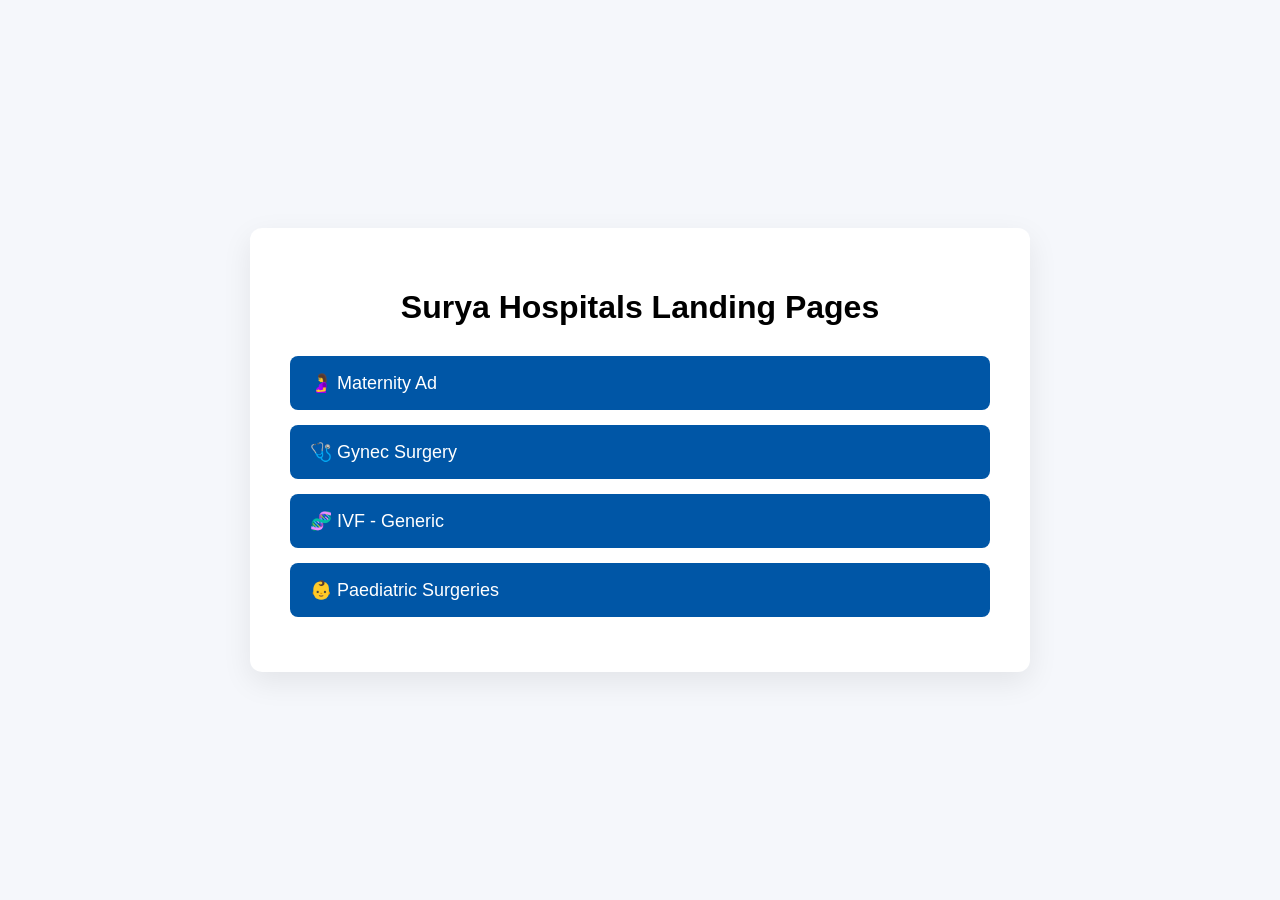
==== commit 62c47b43: "Initial commit" ====
--- a/index.html
+++ b/index.html
@@ -2,791 +2,70 @@
 <html lang="en">
 
 <head>
-    <meta charset="UTF-8" />
-    <meta name="viewport" content="width=device-width, initial-scale=1.0" />
-    <title>Surya Hospitals — Maternity Care You Can Trust</title>
-    <meta name="description"
-        content="Book your maternity package at Surya Hospitals and enjoy exclusive early-booking benefits worth up to ₹20,000. Expert deliveries, Level IV NICU and compassionate care across Mumbai." />
+    <meta charset="UTF-8">
+    <meta name="viewport" content="width=device-width, initial-scale=1.0">
+    <title>Surya Hospitals Landing Pages</title>
 
-    <link rel="preconnect" href="https://fonts.googleapis.com" />
-    <link rel="preconnect" href="https://fonts.gstatic.com" crossorigin />
-    <link
-        href="https://fonts.googleapis.com/css2?family=Fraunces:opsz,wght@9..144,400;9..144,500;9..144,600;9..144,700&family=Plus+Jakarta+Sans:wght@400;500;600;700;800&display=swap"
-        rel="stylesheet" />
-    <link rel="stylesheet" href="https://cdn.jsdelivr.net/npm/swiper@11/swiper-bundle.min.css" />
-    <link rel="stylesheet" href="https://cdnjs.cloudflare.com/ajax/libs/font-awesome/6.7.2/css/all.min.css">
-    <link rel="stylesheet" href="css/styles.css" />
+    <style>
+        body {
+            font-family: Arial, sans-serif;
+            background: #f5f7fb;
+            display: flex;
+            justify-content: center;
+            align-items: center;
+            min-height: 100vh;
+            margin: 0;
+        }
+
+        .container {
+            width: 90%;
+            max-width: 700px;
+            background: #fff;
+            padding: 40px;
+            border-radius: 12px;
+            box-shadow: 0 10px 30px rgba(0, 0, 0, .08);
+        }
+
+        h1 {
+            text-align: center;
+            margin-bottom: 30px;
+        }
+
+        a {
+            display: block;
+            padding: 16px 20px;
+            margin: 15px 0;
+            background: #0056a6;
+            color: #fff;
+            text-decoration: none;
+            border-radius: 8px;
+            font-size: 18px;
+            transition: .3s;
+        }
+
+        a:hover {
+            background: #003f7d;
+            transform: translateX(5px);
+        }
+    </style>
 </head>
 
 <body>
 
+    <div class="container">
 
+        <h1>Surya Hospitals Landing Pages</h1>
 
-    <!-- ============ HEADER ============ -->
-    <header class="site-header" id="top">
-        <div class="container site-header__inner">
-            <a href="#top" class="brand" aria-label="Surya Hospitals home">
-                <img src="assets/Surya-Logo-Color.png" alt="Surya Hospitals" class="brand__logo"
-                    onerror="this.style.display='none';this.nextElementSibling.style.display='flex';" />
-                <span class="brand__fallback" aria-hidden="true">SURYA<small>HOSPITALS</small></span>
-            </a>
+        <a href="./maternity-ad/">🤰 Maternity Ad</a>
 
-            <div class="site-header__actions">
-                <a href="tel:+918828828100" class="hbtn hbtn--call">
-                    <svg viewBox="0 0 24 24" fill="currentColor" aria-hidden="true">
-                        <path
-                            d="M6.6 10.8a15.6 15.6 0 006.6 6.6l2.2-2.2c.3-.3.7-.4 1-.2 1.1.4 2.3.6 3.6.6.6 0 1 .4 1 1V20c0 .6-.4 1-1 1A17 17 0 013 4c0-.6.4-1 1-1h3.4c.6 0 1 .4 1 1 0 1.3.2 2.5.6 3.6.1.4 0 .8-.3 1l-2.1 2.2z" />
-                    </svg>
-                    <span>+91 8828828100</span>
-                </a>
-                <a href="https://wa.me/918828828100?text=Hi,%20I%20would%20like%20more%20information%20about%20your%20maternity%20packages"
-                    target="_blank" rel="noopener" class="hbtn hbtn--wa">
-                    <svg viewBox="0 0 24 24" fill="currentColor" aria-hidden="true">
-                        <path
-                            d="M12 2a10 10 0 00-8.6 15l-1.3 4.7 4.8-1.3A10 10 0 1012 2zm0 18a8 8 0 01-4.1-1.1l-.3-.2-2.9.8.8-2.8-.2-.3A8 8 0 1112 20zm4.6-6c-.3-.1-1.5-.7-1.7-.8-.2-.1-.4-.1-.6.1-.2.3-.6.8-.8 1-.1.1-.3.2-.5.1a6.5 6.5 0 01-3.2-2.8c-.2-.4.2-.4.6-1.2.1-.1 0-.3 0-.4l-.8-1.8c-.2-.5-.4-.4-.6-.4h-.5c-.2 0-.4.1-.7.3a3 3 0 00-.9 2.2c0 1.3 1 2.6 1.1 2.7.1.2 1.9 2.9 4.6 4 1.7.7 2.3.8 3.1.7.5-.1 1.5-.6 1.7-1.2.2-.6.2-1.1.1-1.2 0-.1-.2-.2-.4-.3z" />
-                    </svg>
-                    <span>WhatsApp Us</span>
-                </a>
-            </div>
-        </div>
-    </header>
-    <section class="banner">
-        <a href="#lead-form" class="js-scroll">
-            <picture>
-                <!-- Mobile -->
-                <source media="(max-width: 576px)" srcset="assets/website_mobile.jpg">
+        <a href="./gynec-surgery/">🩺 Gynec Surgery</a>
 
-                <!-- Desktop -->
-                <img src="assets/website_1.jpg" alt="Surya Hospital Banner">
-            </picture>
-        </a>
-    </section>
-    <!-- ============ LAYOUT: content left, sticky form right ============ -->
-    <div class="container layout">
+        <a href="./ivf-generic/">🧬 IVF - Generic</a>
 
-
-
-        <!-- BOOKING FORM (pinned right on desktop, under hero on mobile) -->
-        <aside class="layout__aside">
-
-            <div class="sticky-wrap">
-                <div class="form-card" id="lead-form">
-                    <div class="form-card__head">
-                        <h2 class="form-card__title">Book your consultation</h2>
-                        <p class="form-card__sub">Fill the form below and we'll get back to you shortly.</p>
-                    </div>
-
-                    <!-- Wired to the existing backend, matching the live site -->
-                    <form id="leadForm" class="lead-form" method="post" action="process.php">
-                        <div class="field">
-                            <input type="text" name="name" placeholder="Name" autocomplete="name" required />
-                        </div>
-                        <div class="field">
-                            <input type="tel" name="phone" placeholder="Mobile number" inputmode="numeric"
-                                autocomplete="tel" pattern="[0-9+\s-]{10,15}" required />
-                        </div>
-                        <div class="field">
-                            <input type="email" name="email" placeholder="Email address" autocomplete="email"
-                                required />
-                        </div>
-                        <div class="field">
-
-                            <select id="edd" name="edd" required>
-                                <option value="">Select Expected Delivery Month</option>
-                            </select>
-                        </div>
-                        <div class="field">
-                            <select name="location" required>
-                                <option value="" disabled selected>Preferred hospital location</option>
-                                <option>Santacruz</option>
-                                <option>Chembur</option>
-                            </select>
-                        </div>
-                        <button type="submit" name="en" class="btn btn--primary btn--block">Get my maternity
-                            benefits</button>
-                        <p class="form-card__consent">
-                            By submitting, you agree to be contacted by Surya Hospitals about your enquiry.
-                            <a href="#" class="link">Privacy policy</a>.
-                        </p>
-                    </form>
-                </div>
-
-                <div class="contact-stack">
-                    <a href="tel:+918828828100" class="contact-btn contact-btn--call">
-                        <svg viewBox="0 0 24 24" fill="currentColor" aria-hidden="true">
-                            <path
-                                d="M6.6 10.8a15.6 15.6 0 006.6 6.6l2.2-2.2c.3-.3.7-.4 1-.2 1.1.4 2.3.6 3.6.6.6 0 1 .4 1 1V20c0 .6-.4 1-1 1A17 17 0 013 4c0-.6.4-1 1-1h3.4c.6 0 1 .4 1 1 0 1.3.2 2.5.6 3.6.1.4 0 .8-.3 1l-2.1 2.2z" />
-                        </svg>
-                        +91 8828828100
-                    </a>
-                    <a href="https://wa.me/918828828100?text=Hi,%20I%20would%20like%20more%20information%20about%20your%20maternity%20packages"
-                        target="_blank" rel="noopener" class="contact-btn contact-btn--wa">
-                        <svg viewBox="0 0 24 24" fill="currentColor" aria-hidden="true">
-                            <path
-                                d="M12 2a10 10 0 00-8.6 15l-1.3 4.7 4.8-1.3A10 10 0 1012 2zm0 18a8 8 0 01-4.1-1.1l-.3-.2-2.9.8.8-2.8-.2-.3A8 8 0 1112 20zm4.6-6c-.3-.1-1.5-.7-1.7-.8-.2-.1-.4-.1-.6.1-.2.3-.6.8-.8 1-.1.1-.3.2-.5.1a6.5 6.5 0 01-3.2-2.8c-.2-.4.2-.4.6-1.2.1-.1 0-.3 0-.4l-.8-1.8c-.2-.5-.4-.4-.6-.4h-.5c-.2 0-.4.1-.7.3a3 3 0 00-.9 2.2c0 1.3 1 2.6 1.1 2.7.1.2 1.9 2.9 4.6 4 1.7.7 2.3.8 3.1.7.5-.1 1.5-.6 1.7-1.2.2-.6.2-1.1.1-1.2 0-.1-.2-.2-.4-.3z" />
-                        </svg>
-                        WhatsApp Us
-                    </a>
-                </div>
-            </div>
-        </aside>
-
-        <!-- TRUST STATS -->
-        <section class="stats" aria-label="Why families trust Surya Hospitals">
-            <div class="stat">
-                <span class="stat__icon"><svg viewBox="0 0 24 24" fill="none" stroke="currentColor" stroke-width="1.7">
-                        <path
-                            d="M12 21s-7-4.35-9.33-9.4C1.1 8.1 3 4.5 6.5 4.5 8.7 4.5 10 6 12 8c2-2 3.3-3.5 5.5-3.5 3.5 0 5.4 3.6 3.83 7.1C19 16.65 12 21 12 21z" />
-                    </svg></span>
-                <span class="stat__content"><span class="stat__num">100,000+</span><span class="stat__lbl">Successful
-                        deliveries</span></span>
-            </div>
-            <div class="stat">
-                <span class="stat__icon"><svg viewBox="0 0 24 24" fill="none" stroke="currentColor" stroke-width="1.7">
-                        <circle cx="12" cy="9" r="5" />
-                        <path d="M9 13.5 8 21l4-2 4 2-1-7.5" />
-                    </svg></span>
-                <span class="stat__content"><span class="stat__num">40+ yrs</span><span class="stat__lbl">Of
-                        trust</span></span>
-            </div>
-            <div class="stat">
-                <span class="stat__icon"><svg viewBox="0 0 24 24" fill="none" stroke="currentColor" stroke-width="1.7">
-                        <path d="M12 3l8 4v5c0 4.4-3.4 7.7-8 9-4.6-1.3-8-4.6-8-9V7l8-4z" />
-                        <path d="M12 9v6M9 12h6" />
-                    </svg></span>
-                <span class="stat__content"><span class="stat__num">Level IV</span><span class="stat__lbl">NICU
-                        care</span></span>
-            </div>
-            <div class="stat">
-                <span class="stat__icon"><svg viewBox="0 0 24 24" fill="none" stroke="currentColor" stroke-width="1.7">
-                        <circle cx="12" cy="12" r="9" />
-                        <path d="M12 7v5l3 2" />
-                    </svg></span>
-                <span class="stat__content"><span class="stat__num">24×7</span><span class="stat__lbl">Emergency
-                        maternity</span></span>
-            </div>
-        </section>
-
-        <!-- WHY -->
-        <section class="block bg-host" id="why">
-            <img src="assets/Surya Logo-05.png" class="bg-item bg-item-2" alt="" aria-hidden="true">
-
-
-            <h2 class="section-title">More than a delivery — compassionate care for your maternity experience</h2>
-
-            <div class="why-grid">
-                <div class="why-media">
-                    <div class="swiper whySwiper">
-                        <div class="swiper-wrapper">
-
-                            <div class="swiper-slide">
-                                <img src="assets/website_banner_images_5.jpg" alt="Surya Hospitals Maternity">
-                            </div>
-
-                            <div class="swiper-slide">
-                                <img src="assets/website_banner_4.jpg" alt="Mother and Baby">
-                            </div>
-
-                            <div class="swiper-slide">
-                                <img src="assets/website_banner_3.jpg" alt="Pregnancy Care">
-                            </div>
-
-                        </div>
-
-                        <div class="swiper-pagination why-pagination"></div>
-                    </div>
-
-                    <!-- Floating Badge -->
-                    <div class="why-media__badge">
-                        <span class="why-media__big">
-                            40<span>+</span>
-                        </span>
-                        <span class="why-media__cap">
-                            Years Caring for Mumbai's Families
-                        </span>
-                    </div>
-                </div>
-                <div class="why-copy">
-                    <p class="prose">For over 40 years, Surya Hospitals has been trusted by families across Mumbai for
-                        safe pregnancies, expert deliveries and compassionate maternity care.</p>
-                    <p class="prose">From your first pregnancy consultation to welcoming your baby into the world —
-                        ranked India's #1 — our maternity and gynaecologist care team is by your side at every moment.
-                    </p>
-                    <ul class="highlight-chips" role="list">
-                        <li class="chip chip--pink">
-                            <span class="chip__icon">✓</span>
-                            100,000+ successful deliveries
-                        </li>
-                        <li class="chip chip--blue">
-                            <span class="chip__icon">✓</span>
-                            40+ years of trusted maternity care
-                        </li>
-                        <li class="chip chip--pink">
-                            <span class="chip__icon">✓</span>
-                            Experienced obstetricians &amp; gynaecologists
-                        </li>
-                        <li class="chip chip--blue">
-                            <span class="chip__icon">✓</span>
-                            Level IV NICU
-                        </li>
-                        <li class="chip chip--pink">
-                            <span class="chip__icon">✓</span>
-                            24×7 emergency maternity
-                        </li>
-                        <li class="chip chip--blue">
-                            <span class="chip__icon">✓</span>
-                            Mother &amp; baby care under one roof
-                        </li>
-                    </ul>
-                </div>
-            </div>
-            <a href="#lead-form" class="btn btn--primary js-scroll">Schedule your consultation today</a>
-        </section>
-
-        <!-- SERVICES -->
-        <section class="block" id="services">
-            <h2 class="section-title">Everything you need during your unique pregnancy journey</h2>
-
-            <div class="services-list">
-                <article class="service-row">
-                    <!-- <span class="service-row__index">01</span> -->
-                    <span class="service-row__icon">
-                        <img src="assets/Antenatal_care.png" alt="Antenatal Care">
-                    </span>
-                    <div class="service-row__body">
-                        <h3>Antenatal care</h3>
-                        <p>Regular pregnancy check-ups, advanced scans, nutritional counselling and fetal monitoring.
-                        </p>
-                    </div>
-                </article>
-
-                <article class="service-row">
-                    <!-- <span class="service-row__index">02</span> -->
-                    <span class="service-row__icon">
-                        <img src="assets/Normal_delivery.png" alt="Normal delivery">
-                    </span>
-                    <div class="service-row__body">
-                        <h3>Normal delivery</h3>
-                        <p>Supporting natural childbirth in a safe, comfortable and medically supervised environment.
-                        </p>
-                    </div>
-                </article>
-
-                <article class="service-row">
-                    <!-- <span class="service-row__index">03</span> -->
-                    <span class="service-row__icon">
-                        <img src="assets/Painless_delivery.png" alt="Painless delivery">
-                    </span>
-                    <div class="service-row__body">
-                        <h3>Painless delivery</h3>
-                        <p>Modern pain management techniques including epidural support for a more comfortable birth
-                            experience.</p>
-                    </div>
-                </article>
-
-                <article class="service-row">
-                    <!-- <span class="service-row__index">04</span> -->
-                    <span class="service-row__icon">
-                        <img src="assets/High_risk_pregnancy_care.png" alt="High-risk pregnancy care">
-                    </span>
-                    <div class="service-row__body">
-                        <h3>High-risk pregnancy care</h3>
-                        <p>Comprehensive care for pregnancies requiring specialised maternal, fetal monitoring and LEVEL
-                            IV NICU.</p>
-                    </div>
-                </article>
-
-                <article class="service-row">
-                    <!-- <span class="service-row__index">05</span> -->
-                    <span class="service-row__icon">
-                        <img src="assets/Caesarean_delivery.png" alt="Caesarean delivery (C-section)">
-                    </span>
-                    <div class="service-row__body">
-                        <h3>Caesarean delivery (C-section)</h3>
-                        <p>Safe surgical deliveries supported by experienced OB-GYN and neonatal specialists.</p>
-                    </div>
-                </article>
-
-                <article class="service-row">
-                    <!-- <span class="service-row__index">06</span> -->
-                    <span class="service-row__icon">
-                        <img src="assets/Postnatal_care.png" alt="Postnatal care">
-                    </span>
-                    <div class="service-row__body">
-                        <h3>Postnatal care</h3>
-                        <p>Recovery support, breastfeeding &amp; lactation guidance, newborn care and maternal wellness.
-                        </p>
-                    </div>
-                </article>
-            </div>
-        </section>
-        <!-- BENEFITS -->
-        <section class="benefits" id="benefits">
-            <img src="assets/Surya Logo-05.png" class="bg-item bg-item-3" alt="" aria-hidden="true">
-
-            <h2 class="section-title section-title--light">Book early. Receive more.</h2>
-            <p class="benefits__worth">Benefits worth <strong>₹20,000*</strong></p>
-
-            <table class="benefits__table">
-                <thead>
-                    <tr>
-                        <th>Benefit</th>
-                        <th>Value</th>
-                    </tr>
-                </thead>
-                <tbody>
-                    <tr>
-                        <td>Complimentary room upgrade</td>
-                        <td class="benefits__val">₹10,000*</td>
-                    </tr>
-                    <tr>
-                        <td>Post-delivery benefits</td>
-                        <td class="benefits__val">₹5,000*</td>
-                    </tr>
-                    <tr>
-                        <td>Complimentary ANC session</td>
-                        <td class="benefits__val">₹5,000*</td>
-                    </tr>
-                </tbody>
-                <tfoot>
-                    <tr>
-                        <td>Total value</td>
-                        <td class="benefits__val benefits__val--total">₹20,000*</td>
-                    </tr>
-                </tfoot>
-            </table>
-            <div class="benefits-total">
-                <span class="offer-tag"> Benefits</span>
-
-                <h2>₹20,000<span>*</span></h2>
-
-                <p style="color:black">Total Package Value</p>
-            </div>
-
-            <ul class="benefits__fine" role="list">
-                <li>Complimentary baby photo shoot, cake cutting and gift</li>
-                <li>Upgrade available from Deluxe Room onwards</li>
-                <li>Room upgrade subject to availability</li>
-                <li>Limited period offer</li>
-                <li>Book your maternity package today to avail these exclusive benefits.</li>
-            </ul>
-            <a href="#lead-form" class="btn btn--primary js-scroll"
-                style="display:block;width:fit-content;margin:0 auto;">
-                Claim my benefits
-            </a>
-
-            <div class="desktop-arrow">
-                <span>Fill the form here</span>
-
-                <svg viewBox="0 0 220 80">
-                    <path d="M10 40 C70 40,110 40,170 40"></path>
-                    <polyline points="160,28 190,40 160,52"></polyline>
-                </svg>
-            </div>
-
-        </section>
-
-        <!-- TESTIMONIALS -->
-        <section class="block bg-host bg-host--dark" id="testimonials">
-            <!-- decorative watermark #4 — slightly darker -->
-            <img src="assets/Surya Logo-04.png" class="bg-item bg-item-4" alt="" aria-hidden="true">
-
-
-            <h2 class="section-title">
-                Thousands of families have started their journey with us
-            </h2>
-
-            <div class="swiper testimonialSwiper">
-                <div class="swiper-wrapper">
-                    <div class="swiper-slide">
-                        <!-- Card 1 -->
-                        <article class="tcard">
-                            <div class="tcard__stars">★★★★★</div>
-
-                            <blockquote class="testimonial-text">
-                                Recently I underwent a Hysteroscopy and polyp removal surgical procedure at Surya
-                                Hospital, Santacruz, which was done by Dr. Ami R Surti. Her knowledge, expertise,
-                                patient centric approach, capacity to handle complicated procedures and personal
-                                attention to detail is highly commendable. Also her post surgery care and personal
-                                follow up with assurance was a key to my quick recovery.
-
-                                Also all the facilities at Surya Hospital including the para medics was of excellent
-                                quality and service. Thanks Dr. Surti Mam and Surya Hospital.
-                            </blockquote>
-
-                            <button class="read-more-btn">Read More</button>
-
-                            <figcaption>
-                                <span class="tcard__avatar">♥</span>
-                                Monali Mahajan
-                            </figcaption>
-                        </article>
-                    </div>
-                    <div class="swiper-slide">
-                        <!-- Card 2 -->
-                        <article class="tcard">
-                            <div class="tcard__stars">★★★★★</div>
-
-                            <blockquote class="testimonial-text">
-                                Our daughter is turning 13 this year, and Dr. Sonal Saste has been caring for her since
-                                birth.
-                                Over the years, she has become much more than just our pediatrician. She has an
-                                incredible
-                                ability to understand my daughter from the moment she walks into the room.
-
-                                Her diagnostic acumen and clinical judgment are outstanding, but what truly sets her
-                                apart
-                                is
-                                the comfort and confidence she gives parents. No matter how anxious or overwhelmed we
-                                feel,
-                                we
-                                always leave her clinic reassured and hopeful.
-
-                                Thank you, Dr. Saste, for treating our daughter with such kindness, patience, and
-                                genuine
-                                affection. Knowing she is in your care gives us immense peace of mind. We are deeply
-                                grateful
-                                for everything you do.
-
-                                You are, and always will be, our favorite doctor. ❤️
-                            </blockquote>
-                            <button class="read-more-btn">Read More</button>
-                            <figcaption>
-                                <span class="tcard__avatar">♥</span>
-                                trupti Kotian
-                            </figcaption>
-                        </article>
-                    </div>
-                    <div class="swiper-slide">
-                        <!-- Card 3 -->
-                        <article class="tcard">
-                            <div class="tcard__stars">★★★★★</div>
-
-                            <blockquote class="testimonial-text">
-                                We are incredibly grateful to Dr Ami Surti for safely bringing our baby into this
-                                world.
-
-                                Throughout our entire journey, she was exceptionally caring, dedicated, and always
-                                available whenever we needed her, regardless of the time. Her promptness, humility,
-                                and sense of responsibility gave us immense confidence and comfort.
-
-                                She is not only an outstanding gynaecologist but also a genuinely compassionate
-                                human being who supports her patients every step of the way. Her expertise in the
-                                operation theatre and her calm, reassuring approach made one of the most important
-                                moments of our lives feel safe and positive.
-
-                                We would also like to sincerely appreciate Surya Hospital for its excellent
-                                facilities, outstanding hygiene standards, and warm hospitality. The nursing staff,
-                                support teams, and overall hospital management were courteous, attentive, and highly
-                                professional. The comfortable environment and quality of care made our stay
-                                extremely pleasant and stress-free during such an important phase of our lives.
-
-                                Thank you to Dr Ami Surti and the entire team at Surya Hospital for making our
-                                journey to parenthood so special. We wholeheartedly recommend them to anyone
-                                seeking exceptional maternity care.
-                            </blockquote>
-
-                            <button class="read-more-btn">Read More</button>
-
-                            <figcaption>
-                                <span class="tcard__avatar">♥</span>
-                                Shesha Purav Parekh
-                            </figcaption>
-                        </article>
-                    </div>
-                    <div class="swiper-slide">
-                        <article class="tcard">
-                            <div class="tcard__stars">★★★★★</div>
-
-                            <blockquote class="testimonial-text">
-                                The service, doctors, and overall care at the hospital are truly exceptional. However, I
-                                would
-                                especially like to acknowledge the often-unsung heroes who work tirelessly behind the
-                                scenes
-                                and
-                                play a crucial role in supporting patients and their families during challenging times —
-                                the
-                                TPA
-                                & Billing team.
-
-                                I would like to extend my sincere appreciation to Kalpita Ma'am for her outstanding
-                                support
-                                and
-                                kindness. Despite her working hours having ended, she took the time to understand my
-                                situation
-                                and the long distance I had traveled. She went above and beyond her responsibilities by
-                                accepting and processing my pre-approval claim form, ensuring that there was no delay in
-                                the
-                                process.
-
-                                Her professionalism, empathy, and willingness to help made a significant difference
-                                during a
-                                stressful time. Employees like Kalpita Ma'am are a true asset to any healthcare
-                                institution
-                                and
-                                exemplify what patient-centric service should look like.
-
-                                Thank you, Kalpita Ma'am, for your dedication and commitment. Please continue the
-                                excellent
-                                work—you have my deepest gratitude and respect.
-                            </blockquote>
-
-                            <button class="read-more-btn">Read More</button>
-
-                            <figcaption>
-                                <span class="tcard__avatar">♥</span>
-                                Arvind Ramanarayanan
-                            </figcaption>
-                        </article>
-                    </div>
-                </div>
-
-                <div class="testimonial-nav">
-                    <div class="swiper-button-prev"></div>
-                    <div class="swiper-pagination"></div>
-                    <div class="swiper-button-next"></div>
-                </div>
-            </div>
-        </section>
-
-        <!-- PROMISE -->
-        <section class="promise">
-            <!-- decorative watermark #3 -->
-            <img src="assets/Surya Logo-05.png" class="bg-item bg-item-3" alt="" aria-hidden="true">
-
-
-            <h2 class="section-title section-title--light">Every pregnancy is unique. <br> So is our care.</h2>
-            <p class="promise__text">
-                Whether you're planning your first delivery or growing your family, we combine medical
-                excellence with compassionate care to make every step of your maternity journey
-                comfortable, safe and reassuring.
-            </p>
-            <a href="#lead-form" class="btn btn--primary js-scroll"
-                style="display:block;width:fit-content;margin:0px auto;"">Book your consultation</a>
-                
-        </section>
-
-        <!-- JOURNEY IMAGE BAND -->
-        <section class=" journey">
-                <img src="assets/website_banner_image_2.png" alt="Surya Hospitals maternity facility"
-                    onerror="if(!this.dataset.fb){this.dataset.fb=1;this.src='https://picsum.photos/seed/suryajourney/1200/520';}else{this.remove();}" />
-                <div class="journey__overlay">
-                    <h2>Begin your journey with confidence</h2>
-                    <p>Schedule an appointment with our team today. Call us or book online — we're with you every step.
-                    </p>
-
-                </div>
-        </section>
-
-        <!-- FAQ -->
-        <section class="block" id="faq">
-
-            <h2 class="section-title">Good to know before you book</h2>
-
-            <div class="faq-list">
-                <details class="faq-item" open>
-                    <summary>When should I book my maternity package?</summary>
-                    <div class="faq-answer">
-                        <p>Ideally during the second trimester, to enjoy exclusive early-booking benefits and ensure
-                            continuity of care.</p>
-                    </div>
-                </details>
-                <details class="faq-item">
-                    <summary>Is painless delivery available?</summary>
-                    <div class="faq-answer">
-                        <p>Yes. Our obstetricians offer epidural-assisted painless delivery based on your medical
-                            condition.</p>
-                    </div>
-                </details>
-                <details class="faq-item">
-                    <summary>Can Surya Hospitals manage high-risk pregnancies?</summary>
-                    <div class="faq-answer">
-                        <p>Yes. Our experienced specialists provide comprehensive care for both routine and high-risk
-                            pregnancies, including 24×7 Level IV NICU support.</p>
-                    </div>
-                </details>
-                <details class="faq-item">
-                    <summary>Does Surya Hospitals have a NICU?</summary>
-                    <div class="faq-answer">
-                        <p>Yes. We have a Level IV NICU with experienced neonatologists available 24×7.</p>
-                    </div>
-                </details>
-                <details class="faq-item">
-                    <summary>Can I choose between normal delivery and C-section?</summary>
-                    <div class="faq-answer">
-                        <p>Your doctor will guide you based on your health and your baby's condition, ensuring the
-                            safest delivery option.</p>
-                    </div>
-                </details>
-            </div>
-        </section>
+        <a href="./paediatric-surgeries/">👶 Paediatric Surgeries</a>
 
     </div>
 
-    <!-- ============ FOOTER ============ -->
-    <footer class="footer">
-        <div class="container footer__inner">
-
-            <!-- Left -->
-            <div class="footer__left">
-
-                <a href="#top" class="footer__logo-link" aria-label="Surya Hospitals home">
-                    <img src="assets/footerlogo.png" alt="Surya Hospitals" class="footer__logo"
-                        onerror="this.style.display='none';this.nextElementSibling.style.display='flex';" />
-                    <span class="brand__fallback brand__fallback--footer"
-                        aria-hidden="true">SURYA<small>HOSPITALS</small></span>
-                </a>
-
-                <h4 class="footer__title">Connect With Us</h4>
-
-                <div class="footer__social">
-
-                    <a href="https://www.facebook.com/suryahospitalsindia/" target="_blank" aria-label="Facebook">
-                        <i class="fab fa-facebook-f"></i>
-                    </a>
-
-                    <a href="https://twitter.com/SuryaHospitals" target="_blank" aria-label="Twitter">
-                        <i class="fab fa-x-twitter"></i>
-                    </a>
-
-                    <a href="https://www.instagram.com/suryahospitals/" target="_blank" aria-label="Instagram">
-                        <i class="fab fa-instagram"></i>
-                    </a>
-
-                    <a href="https://www.youtube.com/channel/UCd4zax49Ge9KECO48XyruVA" target="_blank"
-                        aria-label="YouTube">
-                        <i class="fab fa-youtube"></i>
-                    </a>
-
-                </div>
-
-            </div>
-
-            <!-- Right -->
-            <div class="footer__right">
-
-                <h3>Your Trusted Partner in Women's & Children's Healthcare</h3>
-
-                <p class="footer__disclaimer">
-                    Leaders in care and pioneers in innovation. Discover Surya Hospitals, Your Trusted Partner in
-                    Women's and Children's Healthcare. Your health is our priority
-                </p>
-
-            </div>
-
-        </div>
-
-        <div class="footer__bottom">
-            <div class="container">
-                <p>© <span id="year"></span> Surya Hospitals. All rights reserved.</p>
-            </div>
-        </div>
-
-    </footer>
-
-    <!-- ============ MOBILE BOTTOM BAR ============ -->
-    <nav class="mobilebar" aria-label="Quick actions">
-        <a href="#lead-form" class="mobilebar__btn mobilebar__btn--enq js-scroll">
-            <svg viewBox="0 0 24 24" fill="currentColor" aria-hidden="true">
-                <path d="M4 4h16v12H7l-3 3z" />
-            </svg>
-            <span>Enquire</span>
-        </a>
-        <a href="https://wa.me/918828828100?text=Hi,%20I%20would%20like%20more%20information%20about%20your%20maternity%20packages"
-            target="_blank" rel="noopener" class="mobilebar__btn mobilebar__btn--wa">
-            <svg viewBox="0 0 24 24" fill="currentColor" aria-hidden="true">
-                <path
-                    d="M12 2a10 10 0 00-8.6 15l-1.3 4.7 4.8-1.3A10 10 0 1012 2zm4.6 12c-.3-.1-1.5-.7-1.7-.8-.2-.1-.4-.1-.6.1-.2.3-.6.8-.8 1-.1.1-.3.2-.5.1a6.5 6.5 0 01-3.2-2.8c-.2-.4.2-.4.6-1.2.1-.1 0-.3 0-.4l-.8-1.8c-.2-.5-.4-.4-.6-.4h-.5c-.2 0-.4.1-.7.3a3 3 0 00-.9 2.2c0 1.3 1 2.6 1.1 2.7.1.2 1.9 2.9 4.6 4 1.7.7 2.3.8 3.1.7.5-.1 1.5-.6 1.7-1.2.2-.6.2-1.1.1-1.2z" />
-            </svg>
-            <span>WhatsApp</span>
-        </a>
-        <a href="tel:+918828828100" class="mobilebar__btn mobilebar__btn--call">
-            <svg viewBox="0 0 24 24" fill="currentColor" aria-hidden="true">
-                <path
-                    d="M6.6 10.8a15.6 15.6 0 006.6 6.6l2.2-2.2c.3-.3.7-.4 1-.2 1.1.4 2.3.6 3.6.6.6 0 1 .4 1 1V20c0 .6-.4 1-1 1A17 17 0 013 4c0-.6.4-1 1-1h3.4c.6 0 1 .4 1 1 0 1.3.2 2.5.6 3.6.1.4 0 .8-.3 1l-2.1 2.2z" />
-            </svg>
-            <span>Call</span>
-        </a>
-    </nav>
-
-    <script src="js/script.js"></script>
-    <script src="https://cdn.jsdelivr.net/npm/swiper@11/swiper-bundle.min.js"></script>
 </body>
-<script>
-    const edd = document.getElementById("edd");
-
-    const monthNames = [
-        "January", "February", "March", "April", "May", "June",
-        "July", "August", "September", "October", "November", "December"
-    ];
-
-    const today = new Date();
-    const currentMonth = today.getMonth();
-    const currentYear = today.getFullYear();
-
-    // Next 24 months
-    for (let i = 0; i < 24; i++) {
-        const date = new Date(currentYear, currentMonth + i, 1);
-
-        const month = monthNames[date.getMonth()];
-        const year = date.getFullYear();
-
-        const option = document.createElement("option");
-        option.value = `${year}-${String(date.getMonth() + 1).padStart(2, "0")}`;
-        option.textContent = `${month} ${year}`;
-
-        edd.appendChild(option);
-    }
-
-
-    const swiper = new Swiper(".testimonialSwiper", {
-        loop: true,
-        spaceBetween: 30,
-        autoplay: {
-            delay: 5000,
-            disableOnInteraction: false,
-        },
-        pagination: {
-            el: ".swiper-pagination",
-            clickable: true,
-        },
-        navigation: {
-            nextEl: ".swiper-button-next",
-            prevEl: ".swiper-button-prev",
-        },
-        breakpoints: {
-            0: {
-                slidesPerView: 1,
-            },
-            768: {
-                slidesPerView: 1,
-            },
-            1200: {
-                slidesPerView: 1,
-            },
-        },
-        on: {
-            init: function () { refreshReadMoreButtons(); },
-            slideChangeTransitionEnd: function () { refreshReadMoreButtons(); },
-        },
-    });
-
-    const whySwiper = new Swiper(".whySwiper", {
-        loop: true,
-        effect: "fade",
-        fadeEffect: {
-            crossFade: true
-        },
-        speed: 1000,
-        autoplay: {
-            delay: 3500,
-            disableOnInteraction: false,
-        },
-        pagination: {
-            el: ".why-pagination",
-            clickable: true,
-        },
-    });
-</script>
 
 </html>
